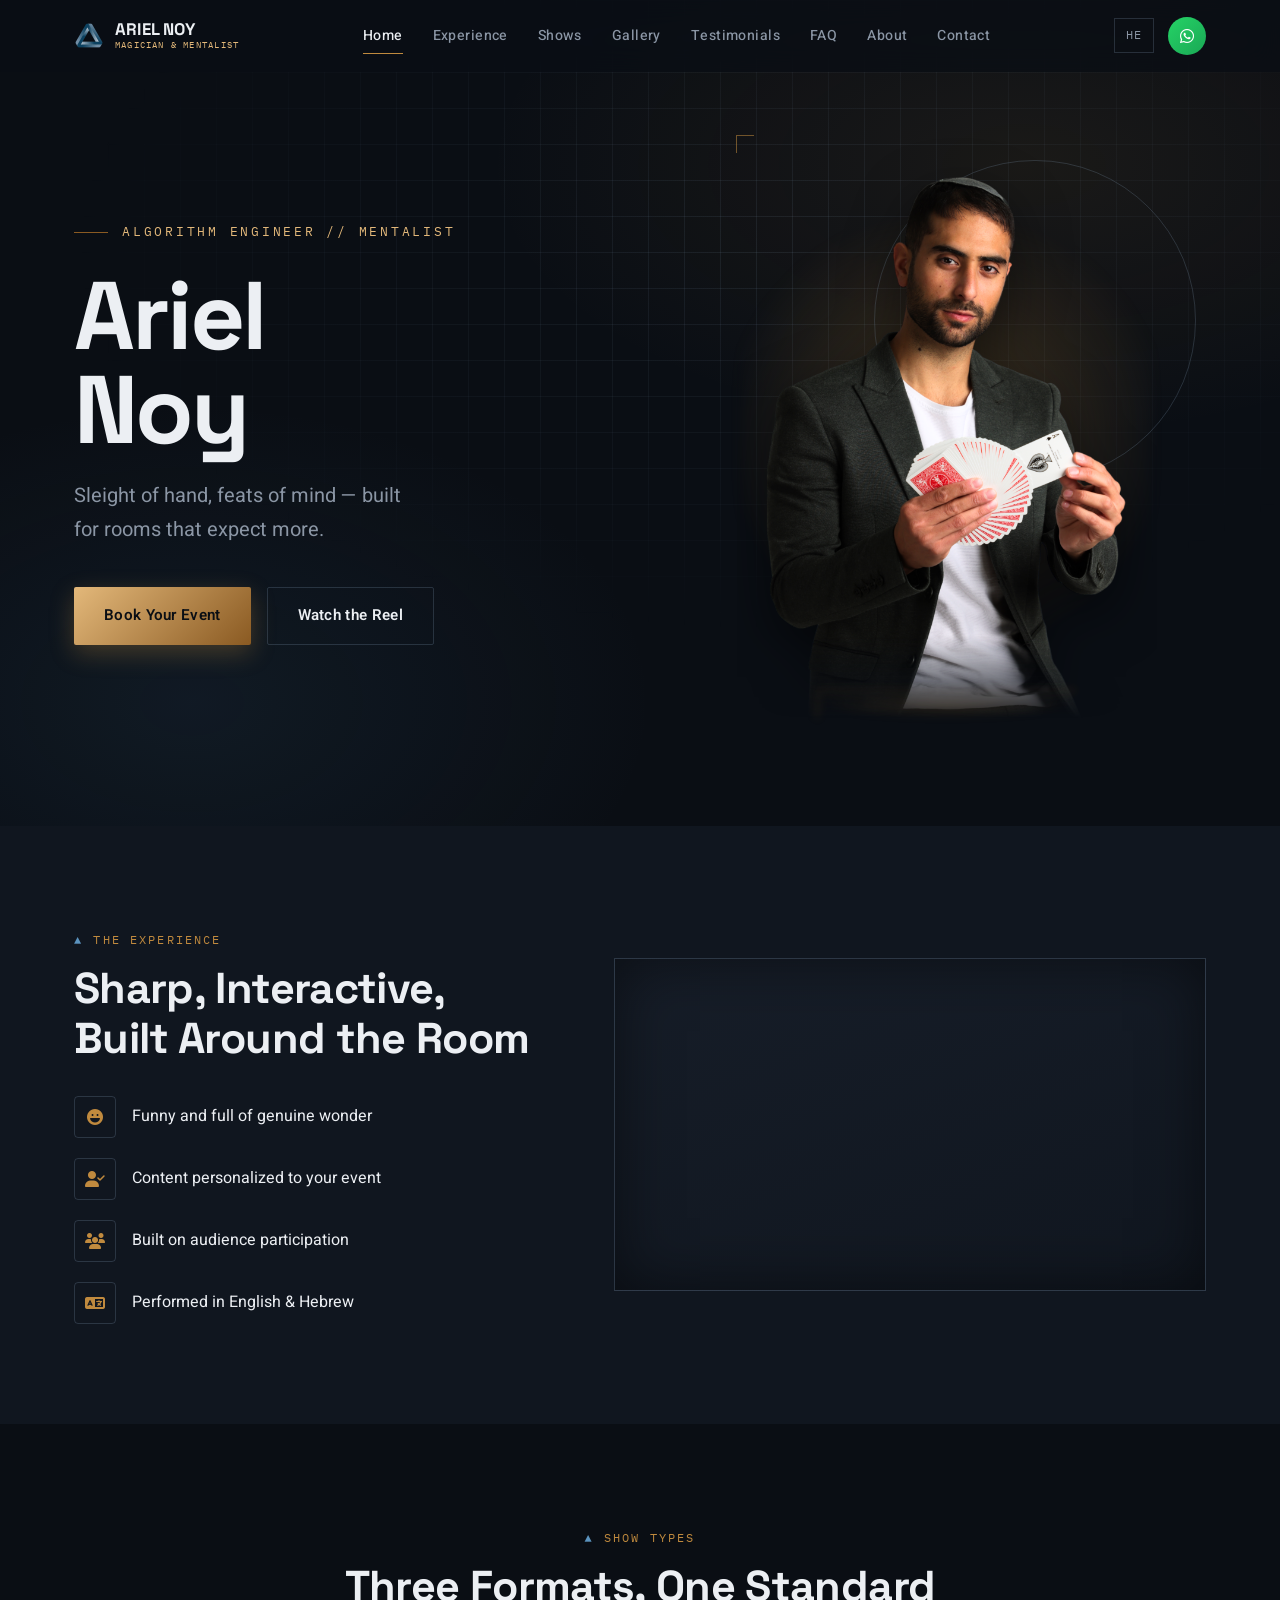
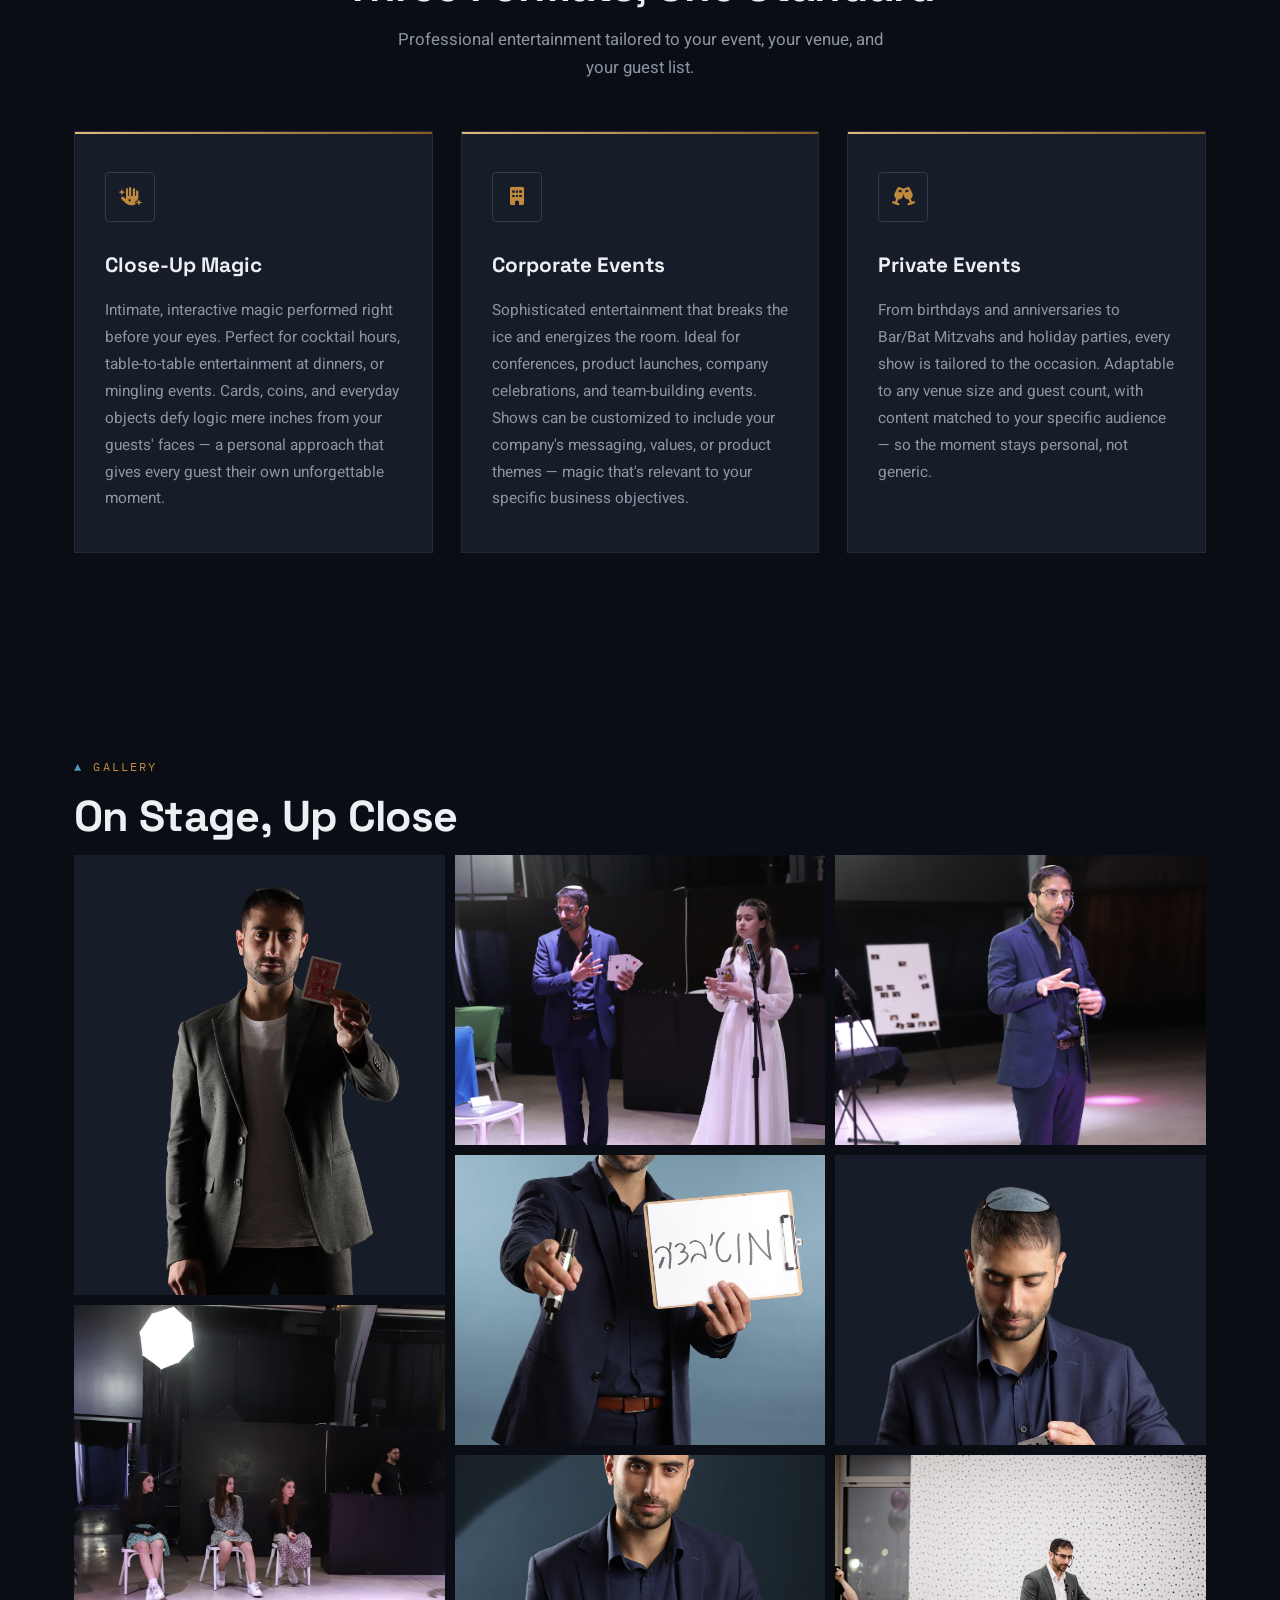
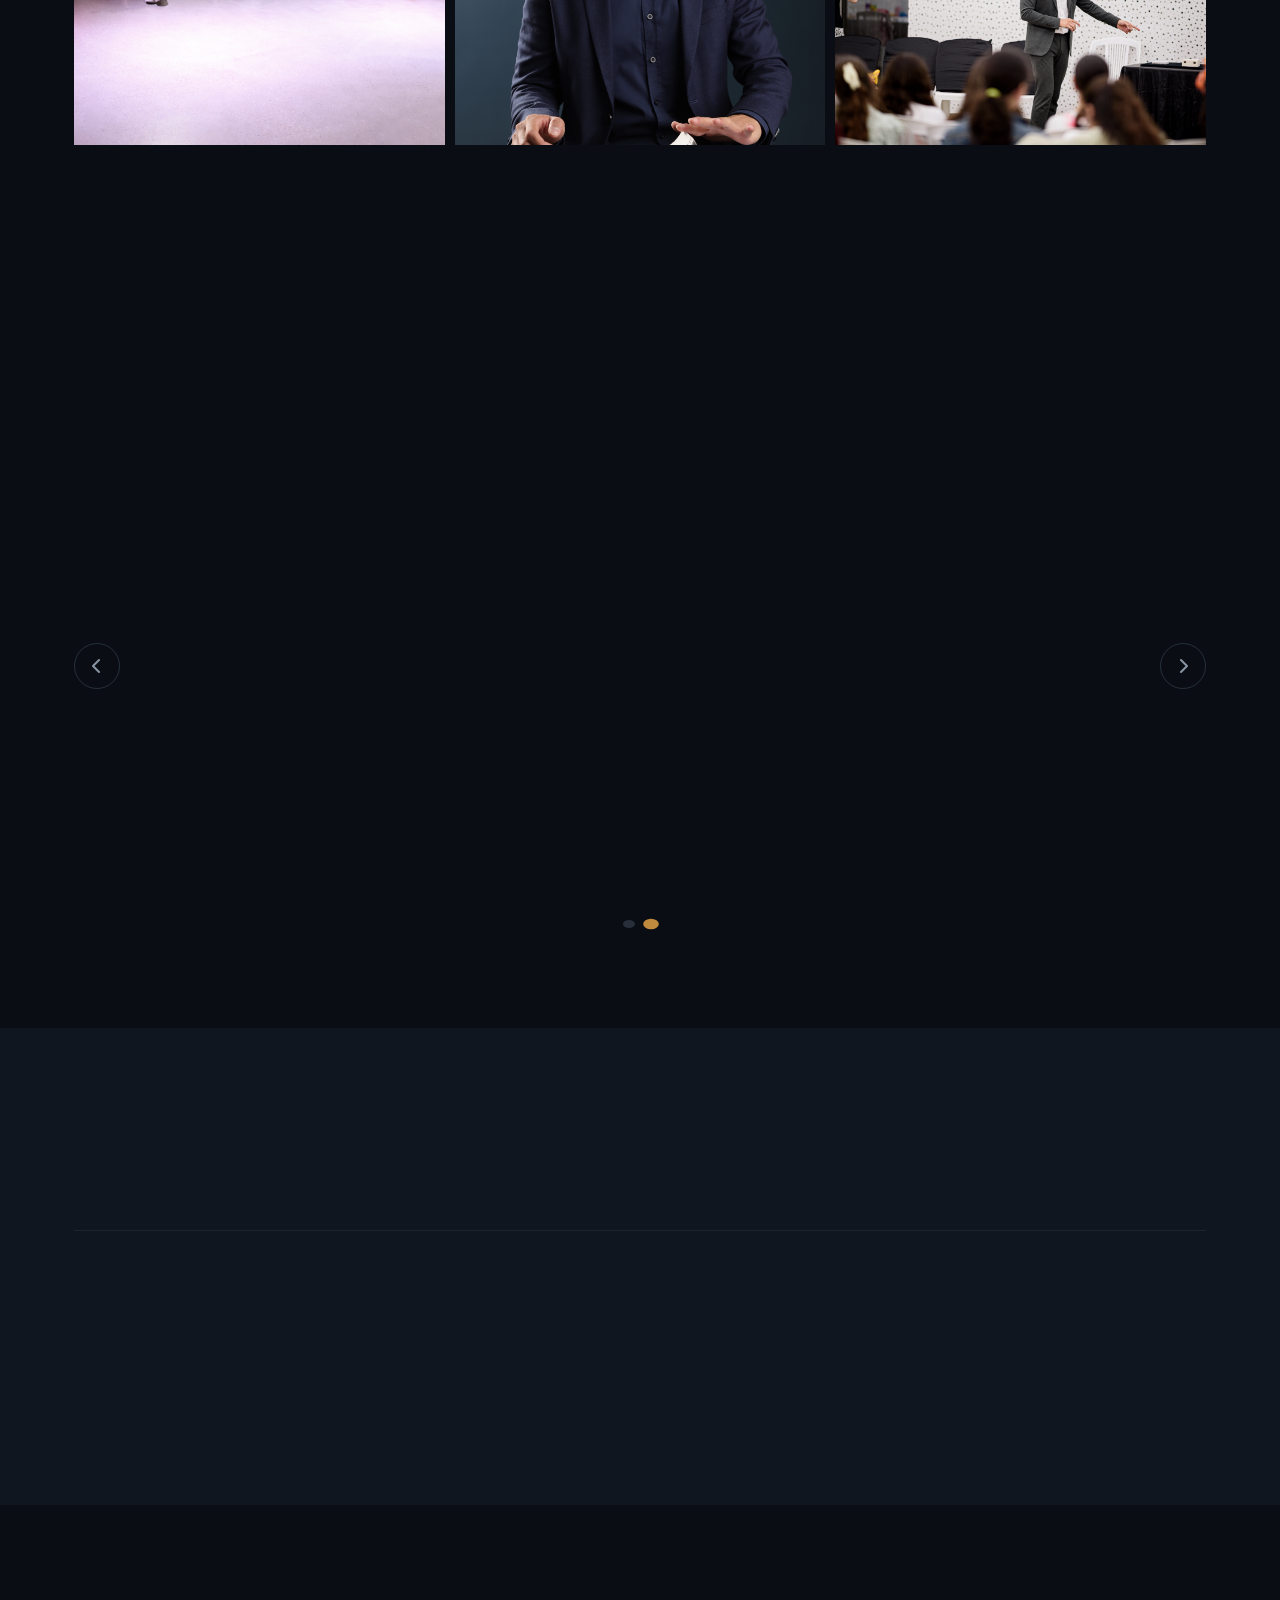
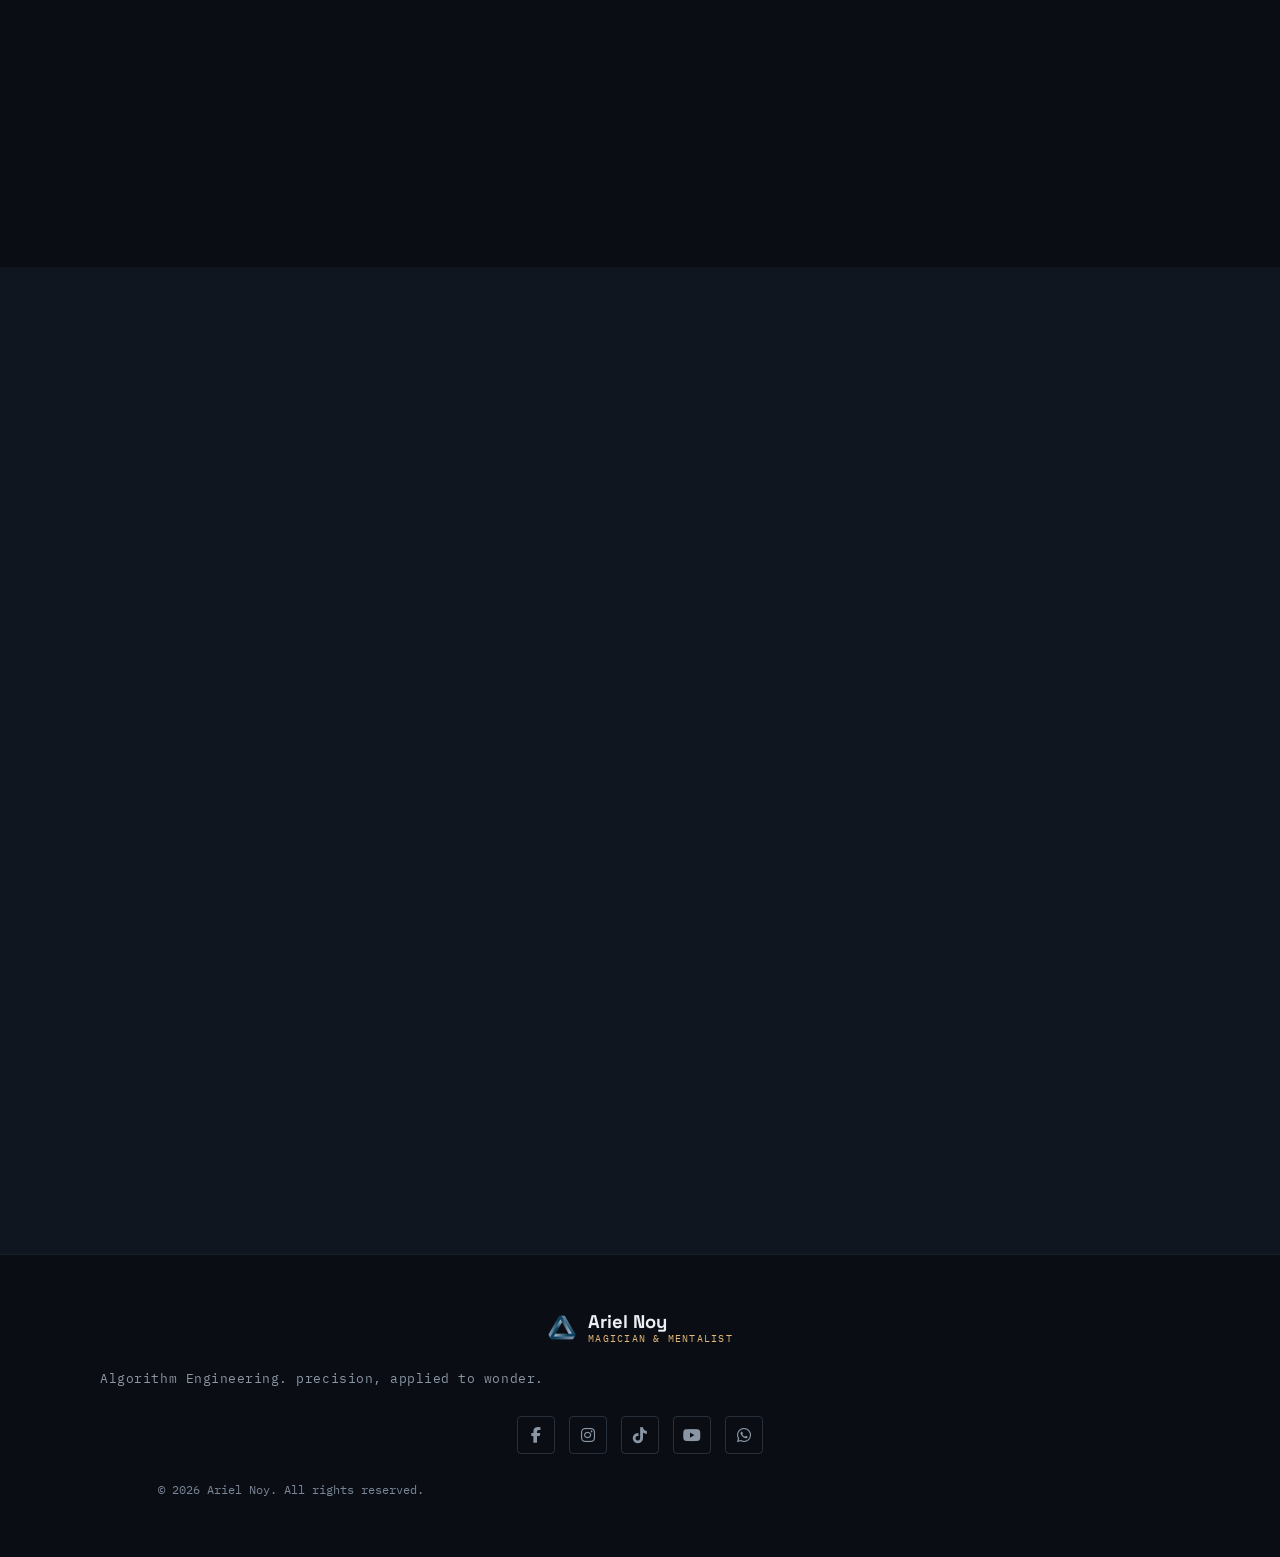
==== index.html @ 233110b9 "updated" ====
<!DOCTYPE html>
<html lang="en" dir="ltr">
<head>
    <meta charset="UTF-8">
    <meta name="viewport" content="width=device-width, initial-scale=1.0">
    <meta name="description" content="Ariel Noy — professional magician and mentalist based in Israel, performing sophisticated close-up magic and mentalism for corporate events, conferences, weddings, and private celebrations worldwide.">
    <meta name="keywords" content="magician, mentalist, corporate entertainment, event magician Israel, Ariel Noy, close-up magic, mind reader">
    <meta name="author" content="Ariel Noy">
    <title>Ariel Noy | Magician &amp; Mentalist</title>
    <link rel="icon" type="image/png" href="logo-mark.png">
    <link rel="stylesheet" href="base.css">
    <script>
        /* Fetch exactly one of desktop.css / mobile.css — never both —
           using the same 1101px boundary as common.js's device-script
           loader. Runs synchronously while <head> is still parsing, so
           it blocks first paint the same way a static <link> would:
           no flash of unstyled content. */
        (function () {
            var link = document.createElement('link');
            link.rel = 'stylesheet';
            link.href = window.matchMedia('(min-width: 1101px)').matches ? 'desktop.css' : 'mobile.css';
            document.head.appendChild(link);
        })();
    </script>
    <link rel="stylesheet" href="https://cdnjs.cloudflare.com/ajax/libs/font-awesome/6.4.0/css/all.min.css">
    <link rel="preconnect" href="https://fonts.googleapis.com">
    <link rel="preconnect" href="https://fonts.gstatic.com" crossorigin>
    <link href="https://fonts.googleapis.com/css2?family=Space+Grotesk:wght@500;600;700&family=Heebo:wght@300;400;500;600;700&family=IBM+Plex+Mono:wght@400;500&display=swap" rel="stylesheet">
</head>
<body>

    <!-- ===================== NAVIGATION ===================== -->
    <nav class="navbar" id="navbar">
        <div class="nav-container">
            <a href="#home" class="nav-brand">
                <img src="logo-mark.png" alt="" class="nav-brand__mark">
                <span class="nav-brand__word">
                    <span class="nav-brand__name">ARIEL NOY</span>
                    <span class="nav-brand__tag">Magician &amp; Mentalist</span>
                </span>
            </a>

            <ul class="nav-menu" id="navMenu">
                <li><a href="#home"         class="nav-link">Home</a></li>
                <li><a href="#experience"   class="nav-link">Experience</a></li>
                <li><a href="#shows"        class="nav-link">Shows</a></li>
                <li><a href="#gallery"      class="nav-link">Gallery</a></li>
                <li><a href="#testimonials" class="nav-link">Testimonials</a></li>
                <li><a href="#faq"          class="nav-link">FAQ</a></li>
                <li><a href="#about"        class="nav-link">About</a></li>
                <li><a href="#contact"      class="nav-link">Contact</a></li>
                <!-- Mobile-only: hidden on desktop by base.css
                     (.nav-menu__lang-item), revealed inside the drawer
                     by mobile.css. See NAVIGATION in mobile.css. -->
                <li class="nav-menu__lang-item">
                    <a href="hebrew.html" class="nav-link nav-menu__lang-link">עברית</a>
                </li>
            </ul>

            <div class="nav-actions">
                <a href="hebrew.html" class="btn-lang" title="Switch to Hebrew">HE</a>
                <a href="https://api.whatsapp.com/send?phone=972527590190" target="_blank" rel="noopener" class="btn-whatsapp" title="WhatsApp">
                    <i class="fab fa-whatsapp"></i>
                </a>
            </div>

            <button class="hamburger" id="hamburger" aria-label="Toggle menu" aria-expanded="false" aria-controls="navMenu">
                <span></span><span></span><span></span>
            </button>
        </div>
    </nav>

    <!-- ===================== HERO ===================== -->
    <section class="hero" id="home">
        <div class="hero-bg" aria-hidden="true"></div>
        <div class="grid-wash" aria-hidden="true"></div>

        <div class="hero-inner">
            <div class="hero-content">
                <p class="hero-eyebrow">
                    <span class="hero-eyebrow-line"></span>
                    Algorithm Engineer // Mentalist
                </p>
                <h1 class="hero-title">Ariel<br>Noy</h1>
                <p class="hero-tagline">Sleight of hand, feats of mind — built for rooms that expect more.</p>
                <div class="hero-actions">
                    <a href="#contact" class="btn btn--gold">Book Your Event</a>
                    <a href="#experience" class="btn btn--ghost">Watch the Reel</a>
                </div>
            </div>

            <div class="hero-visual">
                <div class="hero-visual__halo" aria-hidden="true"></div>
                <div class="hero-visual__ring" aria-hidden="true"></div>
                <div class="hero-visual__frame reg-corner">
                    <img src="0.png" alt="Ariel Noy fanning a deck of cards, mid-performance" class="hero-visual__photo">
                </div>
            </div>
        </div>
    </section>

    <!-- ===================== EXPERIENCE ===================== -->
    <section class="experience-section" id="experience">
        <div class="container">
            <div class="experience-grid">
                <div class="experience-content" data-reveal>
                    <p class="eyebrow"><span class="mark">▲</span> The Experience</p>
                    <h2 class="section-title">Sharp, Interactive,<br>Built Around the Room</h2>
                    <ul class="feature-list">
                        <li class="feature-item">
                            <span class="feature-icon"><i class="fas fa-laugh"></i></span>
                            <span class="feature-label">Funny and full of genuine wonder</span>
                        </li>
                        <li class="feature-item">
                            <span class="feature-icon"><i class="fas fa-user-check"></i></span>
                            <span class="feature-label">Content personalized to your event</span>
                        </li>
                        <li class="feature-item">
                            <span class="feature-icon"><i class="fas fa-users"></i></span>
                            <span class="feature-label">Built on audience participation</span>
                        </li>
                        <li class="feature-item">
                            <span class="feature-icon"><i class="fas fa-language"></i></span>
                            <span class="feature-label">Performed in English &amp; Hebrew</span>
                        </li>
                    </ul>
                </div>

                <div class="experience-video" data-reveal>
                    <div class="video-wrapper">
                        <iframe
                            src="https://www.youtube.com/embed/vUmVnduBFHs"
                            title="Ariel Noy – Magic Performance Highlight"
                            frameborder="0"
                            allow="accelerometer; autoplay; clipboard-write; encrypted-media; gyroscope; picture-in-picture"
                            allowfullscreen loading="lazy">
                        </iframe>
                    </div>
                </div>
            </div>
        </div>
    </section>

    <!-- ===================== SHOWS ===================== -->
    <section class="shows-section" id="shows">
        <div class="container">
            <div class="section-head section-head--center" data-reveal>
                <p class="eyebrow" style="justify-content:center"><span class="mark">▲</span> Show Types</p>
                <h2 class="section-title">Three Formats, One Standard</h2>
                <p class="section-subtitle">Professional entertainment tailored to your event, your venue, and your guest list.</p>
            </div>

            <!-- NEW: wraps #showsGrid to clip the sliding flex track on
                 mobile (overflow: hidden, added in mobile.css only).
                 Fixes the horizontal-overflow bug — see the SHOWS
                 section comment in mobile.css for the full explanation.
                 No JS changes needed: mobile.js still selects
                 '.shows-grid' directly. -->
            <div class="shows-carousel-viewport">
                <div class="shows-grid" id="showsGrid" data-reveal>
                    <article class="show-card">
                        <div class="show-card-accent"></div>
                        <div class="show-card-icon"><i class="fas fa-hand-sparkles"></i></div>
                        <h3 class="show-card-title">Close-Up Magic</h3>
                        <p class="show-card-body">Intimate, interactive magic performed right before your eyes. Perfect for cocktail hours, table-to-table entertainment at dinners, or mingling events. Cards, coins, and everyday objects defy logic mere inches from your guests' faces — a personal approach that gives every guest their own unforgettable moment.</p>
                    </article>

                    <article class="show-card">
                        <div class="show-card-accent"></div>
                        <div class="show-card-icon"><i class="fas fa-building"></i></div>
                        <h3 class="show-card-title">Corporate Events</h3>
                        <p class="show-card-body">Sophisticated entertainment that breaks the ice and energizes the room. Ideal for conferences, product launches, company celebrations, and team-building events. Shows can be customized to include your company's messaging, values, or product themes — magic that's relevant to your specific business objectives.</p>
                    </article>

                    <article class="show-card">
                        <div class="show-card-accent"></div>
                        <div class="show-card-icon"><i class="fas fa-champagne-glasses"></i></div>
                        <h3 class="show-card-title">Private Events</h3>
                        <p class="show-card-body">From birthdays and anniversaries to Bar/Bat Mitzvahs and holiday parties, every show is tailored to the occasion. Adaptable to any venue size and guest count, with content matched to your specific audience — so the moment stays personal, not generic.</p>
                    </article>
                </div>
            </div>

            <div class="carousel-dots" id="showsDots" aria-label="Show navigation">
                <button class="carousel-dot active" aria-label="Show 1"></button>
                <button class="carousel-dot"        aria-label="Show 2"></button>
                <button class="carousel-dot"        aria-label="Show 3"></button>
            </div>
        </div>
    </section>

    <!-- ===================== GALLERY ===================== -->
    <section class="gallery-section" id="gallery">
        <div class="container">
            <div class="section-head" data-reveal>
                <p class="eyebrow"><span class="mark">▲</span> Gallery</p>
                <h2 class="section-title">On Stage, Up Close</h2>
            </div>
            <div class="gallery-grid" data-reveal>
                <figure class="gallery-item">
                    <img src="22.png" alt="Ariel Noy holding up a single playing card" loading="lazy">
                    <figcaption class="gallery-overlay"><i class="fas fa-expand"></i></figcaption>
                </figure>
                <figure class="gallery-item">
                    <img src="1.JPG" alt="Close-up card magic performed for a guest" loading="lazy">
                    <figcaption class="gallery-overlay"><i class="fas fa-expand"></i></figcaption>
                </figure>
                <figure class="gallery-item">
                    <img src="6.JPG" alt="Corporate stage talk with a mentalism prediction board" loading="lazy">
                    <figcaption class="gallery-overlay"><i class="fas fa-expand"></i></figcaption>
                </figure>
                <figure class="gallery-item">
                    <img src="9.JPG" alt="Rubik's cube mentalism routine" loading="lazy">
                    <figcaption class="gallery-overlay"><i class="fas fa-expand"></i></figcaption>
                </figure>
                <figure class="gallery-item">
                    <img src="11.png" alt="A cascading spread of playing cards" loading="lazy">
                    <figcaption class="gallery-overlay"><i class="fas fa-expand"></i></figcaption>
                </figure>
                <figure class="gallery-item">
                    <img src="2.JPG" alt="Stage mentalism performance with dramatic lighting" loading="lazy">
                    <figcaption class="gallery-overlay"><i class="fas fa-expand"></i></figcaption>
                </figure>
                <figure class="gallery-item">
                    <img src="8.JPG" alt="Ariel Noy engaging with the audience" loading="lazy">
                    <figcaption class="gallery-overlay"><i class="fas fa-expand"></i></figcaption>
                </figure>
                <figure class="gallery-item">
                    <img src="5.jpg" alt="A card trick captured mid-performance" loading="lazy">
                    <figcaption class="gallery-overlay"><i class="fas fa-expand"></i></figcaption>
                </figure>

            </div>
        </div>
    </section>

    <!-- ===================== TESTIMONIALS ===================== -->
    <section class="testimonials-section" id="testimonials">
        <div class="container">
            <div class="section-head section-head--center" data-reveal>
                <p class="eyebrow" style="justify-content:center"><span class="mark">▲</span> In Their Words</p>
                <h2 class="section-title">What Clients Say</h2>
            </div>

            <div class="testimonials-carousel" data-reveal>
                <button class="carousel-btn carousel-btn--prev" id="prevBtn" aria-label="Previous">
                    <i class="fas fa-chevron-left"></i>
                </button>

                <div class="carousel-track-wrapper">
                    <div class="testimonials-track" id="testimonialsSlider">

                        <blockquote class="testimonial-card">
                            <i class="fas fa-quote-left testimonial-quote" aria-hidden="true"></i>
                            <p>"Ariel performed at our company's annual conference and absolutely stole the show! His blend of humor and mind-blowing magic had our entire team engaged and talking about it for weeks. The way he incorporated our company values into his performance was brilliant. Professional, punctual, and phenomenal—we'll definitely book him again!"</p>
                            <footer class="testimonial-author">
                                <strong>Sarah Cohen</strong>
                                <span>CEO, TechVision Ltd</span>
                            </footer>
                        </blockquote>

                        <blockquote class="testimonial-card">
                            <i class="fas fa-quote-left testimonial-quote" aria-hidden="true"></i>
                            <p>"We hired Ariel for our wedding cocktail hour and it was hands down the best decision we made! Our guests are still raving about the close-up magic. He made everyone feel special, and the photos of people's shocked faces are priceless."</p>
                            <footer class="testimonial-author">
                                <strong>Michael &amp; Rachel Levi</strong>
                                <span>Wedding Couple</span>
                            </footer>
                        </blockquote>

                        <blockquote class="testimonial-card">
                            <i class="fas fa-quote-left testimonial-quote" aria-hidden="true"></i>
                            <p>"As an event planner, I've worked with many entertainers, but Ariel stands out. His professionalism is impeccable—from initial consultation to final performance. He read the room perfectly, adjusted his show on the fly, and had our guests absolutely mesmerized."</p>
                            <footer class="testimonial-author">
                                <strong>David Goldstein</strong>
                                <span>Event Director, Prestige Events</span>
                            </footer>
                        </blockquote>

                        <blockquote class="testimonial-card">
                            <i class="fas fa-quote-left testimonial-quote" aria-hidden="true"></i>
                            <p>"Ariel performed at my son's Bar Mitzvah and created memories we'll cherish forever. He engaged both the kids and adults with different styles of magic, making sure everyone felt included. The mentalism portion with the adults was particularly impressive—how did he know those things?!"</p>
                            <footer class="testimonial-author">
                                <strong>Miriam Shapiro</strong>
                                <span>Private Event Host</span>
                            </footer>
                        </blockquote>

                        <blockquote class="testimonial-card">
                            <i class="fas fa-quote-left testimonial-quote" aria-hidden="true"></i>
                            <p>"We brought Ariel in for our international tech summit with attendees from 15 countries. His ability to perform seamlessly in both English and Hebrew, along with his tech-relevant humor, made him perfect for our crowd. Our feedback surveys mentioned him more than any speaker."</p>
                            <footer class="testimonial-author">
                                <strong>Dr. Yael Rosenberg</strong>
                                <span>Conference Organizer, GlobalTech Summit</span>
                            </footer>
                        </blockquote>

                    </div>
                </div>

                <button class="carousel-btn carousel-btn--next" id="nextBtn" aria-label="Next">
                    <i class="fas fa-chevron-right"></i>
                </button>
            </div>

            <div class="carousel-indicators" id="carouselIndicators"></div>
        </div>
    </section>

    <!-- ===================== CLIENTS ===================== -->
    <section class="clients-section" id="clients">
        <div class="container">
            <div class="section-head section-head--center" data-reveal>
                <p class="eyebrow" style="justify-content:center"><span class="mark">▲</span> Trusted By</p>
                <h2 class="section-title">On the Guest List At</h2>
            </div>
            <ul class="clients-grid" data-reveal>
                <li class="client-item"><span>Google</span></li>
                <li class="client-item"><span>Microsoft</span></li>
                <li class="client-item"><span>Intel</span></li>
                <li class="client-item"><span>Amazon</span></li>
                <li class="client-item"><span>Facebook</span></li>
                <li class="client-item"><span>Wix</span></li>
                <li class="client-item"><span>Mobileye</span></li>
                <li class="client-item"><span>Google</span></li>
                <li class="client-item"><span>Microsoft</span></li>
                <li class="client-item"><span>Intel</span></li>
                <li class="client-item"><span>Amazon</span></li>
                <li class="client-item"><span>Facebook</span></li>
                <li class="client-item"><span>Wix</span></li>
                <li class="client-item"><span>Mobileye</span></li>
            </ul>
        </div>
    </section>

    <!-- ===================== FAQ ===================== -->
    <section class="faq-section" id="faq">
        <div class="container">
            <div class="section-head" data-reveal>
                <p class="eyebrow"><span class="mark">▲</span> Before You Book</p>
                <h2 class="section-title">Frequently Asked Questions</h2>
            </div>

            <div class="faq-list" data-reveal>

                <details class="faq-item">
                    <summary class="faq-question">
                        How far in advance should I book?
                        <i class="fas fa-chevron-down" aria-hidden="true"></i>
                    </summary>
                    <div class="faq-body">
                        <div class="faq-answer">
                            <p>For optimal availability, I recommend booking 3–6 months in advance, especially for peak seasons (June–August and November–December). However, I always do my best to accommodate last-minute requests. Feel free to reach out regardless of timing—I'll always try to make it work!</p>
                        </div>
                    </div>
                </details>

                <details class="faq-item">
                    <summary class="faq-question">
                        What types of events do you perform at?
                        <i class="fas fa-chevron-down" aria-hidden="true"></i>
                    </summary>
                    <div class="faq-body">
                        <div class="faq-answer">
                            <p>I perform at corporate functions, conferences, product launches, team-building events, weddings, birthdays, Bar and Bat Mitzvahs, anniversaries, holiday parties, fundraisers, and private celebrations. Each performance is tailored to match the specific tone and objectives of your event.</p>
                        </div>
                    </div>
                </details>

                <details class="faq-item">
                    <summary class="faq-question">
                        How long is a typical performance?
                        <i class="fas fa-chevron-down" aria-hidden="true"></i>
                    </summary>
                    <div class="faq-body">
                        <div class="faq-answer">
                            <p>Performance lengths are fully flexible. Close-up magic sets typically run 1–3 hours. Stage shows range from 20-minute openers to 45–90 minute headline performances. During our consultation, we'll determine the perfect duration and format for your schedule.</p>
                        </div>
                    </div>
                </details>

                <details class="faq-item">
                    <summary class="faq-question">
                        Do you perform close-up magic, stage shows, or both?
                        <i class="fas fa-chevron-down" aria-hidden="true"></i>
                    </summary>
                    <div class="faq-body">
                        <div class="faq-answer">
                            <p>Both! Many clients choose a combination: close-up magic during cocktails/dinner, followed by a stage performance as the main event. I'll help you choose the perfect format based on your venue, audience size, and event flow.</p>
                        </div>
                    </div>
                </details>

                <details class="faq-item">
                    <summary class="faq-question">
                        What do you need from the venue?
                        <i class="fas fa-chevron-down" aria-hidden="true"></i>
                    </summary>
                    <div class="faq-body">
                        <div class="faq-answer">
                            <p>For close-up magic I'm self-contained and need minimal space. For stage shows I typically need a performance area (at least 3×4 m), access to a sound system with wireless microphone, and basic lighting. I'll provide a detailed technical rider once we discuss your event.</p>
                        </div>
                    </div>
                </details>

                <details class="faq-item">
                    <summary class="faq-question">
                        Do you travel for events?
                        <i class="fas fa-chevron-down" aria-hidden="true"></i>
                    </summary>
                    <div class="faq-body">
                        <div class="faq-answer">
                            <p>Absolutely! I perform throughout Israel and am available for international bookings. I've performed across Europe, North America, and other regions. Travel fees may apply depending on the location, which we'll discuss during the booking process.</p>
                        </div>
                    </div>
                </details>

                <details class="faq-item">
                    <summary class="faq-question">
                        Can you customize the show for our event?
                        <i class="fas fa-chevron-down" aria-hidden="true"></i>
                    </summary>
                    <div class="faq-body">
                        <div class="faq-answer">
                            <p>Yes—customization is one of my specialties. For corporate events I can incorporate your company messaging and brand values. For private events I tailor content to the guest of honor's interests. Every show is a unique experience built around your vision.</p>
                        </div>
                    </div>
                </details>

                <details class="faq-item">
                    <summary class="faq-question">
                        What languages do you perform in?
                        <i class="fas fa-chevron-down" aria-hidden="true"></i>
                    </summary>
                    <div class="faq-body">
                        <div class="faq-answer">
                            <p>I perform fluently in both English and Hebrew, and can seamlessly switch between languages or perform in both during the same show. I can also adapt my performance to be largely visual for mixed-language audiences.</p>
                        </div>
                    </div>
                </details>

                <details class="faq-item">
                    <summary class="faq-question">
                        How do I book you for my event?
                        <i class="fas fa-chevron-down" aria-hidden="true"></i>
                    </summary>
                    <div class="faq-body">
                        <div class="faq-answer">
                            <p>Start by contacting me via the form below, email, phone, or WhatsApp. We'll have a consultation to discuss your event, then I'll send a customized proposal. Once agreed, a deposit secures your date and I'll coordinate closely with you throughout the planning process.</p>
                        </div>
                    </div>
                </details>

                <details class="faq-item">
                    <summary class="faq-question">
                        What is your cancellation policy?
                        <i class="fas fa-chevron-down" aria-hidden="true"></i>
                    </summary>
                    <div class="faq-body">
                        <div class="faq-answer">
                            <p>Cancellations 90+ days before the event receive a full refund minus the deposit. Cancellations 60–90 days out receive a 50% refund. Within 60 days, the full payment is forfeited as I've typically turned down other bookings for that date. Rescheduling is usually easier to accommodate.</p>
                        </div>
                    </div>
                </details>

            </div>
        </div>
    </section>

    <!-- ===================== ABOUT ===================== -->
    <section class="about-section" id="about">
        <div class="container">
            <div class="section-head" data-reveal>
                <p class="eyebrow"><span class="mark">▲</span> The Magician</p>
                <h2 class="section-title">About Ariel Noy</h2>
            </div>

            <div class="about-grid">
                <div class="about-image-wrap reg-corner" data-reveal>
                    <img src="7.png" alt="Ariel Noy – Magician &amp; Mentalist" class="about-photo">
                </div>

                <div class="about-content" data-reveal>
                    <div class="about-tabs" role="tablist">
                        <button class="tab-btn active" data-tab="ariel" role="tab" aria-selected="true">About Ariel</button>
                        <button class="tab-btn"        data-tab="show"  role="tab" aria-selected="false">About The Show</button>
                    </div>

                    <div class="tab-panel active" id="tab-ariel" role="tabpanel">
                        <p>Ariel Noy graduated with honours with a bachelor's degree in electrical engineering from Bar Ilan University. He has been a magician and mentalist for over a decade, performing hundreds of shows and developing his own signature style.</p>
                        <p>He created his magic using a combination of tools from the world of magic, psychology, and engineering. The effects are full of surprises, audience interaction, laughter, and amazement.</p>
                    </div>
                    <div class="tab-panel" id="tab-show" role="tabpanel">
                        <p>The show is based on techniques from magic, psychology, and engineering—designed so that it constantly involves the audience. It is sophisticated, entertaining, and highly interactive.</p>
                        <p>The show is modular and designed according to the client's requirements. The length, effects, and even individual tricks can be customized for your event.</p>
                    </div>

                    <div class="stats-row">
                        <div class="stat-box">
                            <span class="stat-number num">1000+</span>
                            <span class="stat-label">Performances</span>
                        </div>
                        <div class="stat-box">
                            <span class="stat-number num">12+</span>
                            <span class="stat-label">Years Experience</span>
                        </div>
                        <div class="stat-box">
                            <span class="stat-number num">300+</span>
                            <span class="stat-label">Corporate Clients</span>
                        </div>
                    </div>
                </div>
            </div>
        </div>
    </section>

    <!-- ===================== CONTACT ===================== -->
    <section class="contact-section" id="contact">
        <div class="container">
            <div class="section-head section-head--center" data-reveal>
                <p class="eyebrow" style="justify-content:center"><span class="mark">▲</span> Let's Talk</p>
                <h2 class="section-title">Let's Create Magic Together</h2>
                <p class="section-subtitle">Ready to make your event unforgettable? Get in touch today.</p>
            </div>

            <div class="contact-grid">
                <div class="contact-info" data-reveal>
                    <h3 class="contact-info-heading">Contact Information</h3>

                    <div class="contact-item">
                        <span class="contact-item-icon"><i class="fas fa-phone"></i></span>
                        <div>
                            <strong>Phone</strong>
                            <a href="tel:+972527590190">+972-52-759-0190</a>
                        </div>
                    </div>

                    <div class="contact-item">
                        <span class="contact-item-icon"><i class="fas fa-envelope"></i></span>
                        <div>
                            <strong>Email</strong>
                            <a href="mailto:ariel@arielnoy.com">ariel@arielnoy.com</a>
                        </div>
                    </div>

                    <div class="contact-item">
                        <span class="contact-item-icon"><i class="fas fa-map-marker-alt"></i></span>
                        <div>
                            <strong>Location</strong>
                            <span>Israel (available worldwide)</span>
                        </div>
                    </div>

                    <a href="https://api.whatsapp.com/send?phone=972527590190" target="_blank" rel="noopener" class="btn btn--whatsapp btn--block">
                        <i class="fab fa-whatsapp"></i> Chat on WhatsApp
                    </a>

                    <div class="contact-social">
                        <p class="contact-social-label">Follow Me</p>
                        <div class="social-row">
                            <a href="https://www.facebook.com/ariel.noy.5"       target="_blank" rel="noopener" class="social-icon" aria-label="Facebook"><i class="fab fa-facebook-f"></i></a>
                            <a href="https://www.instagram.com/arielnoymagic/"    target="_blank" rel="noopener" class="social-icon" aria-label="Instagram"><i class="fab fa-instagram"></i></a>
                            <a href="https://www.tiktok.com/@arielnoymagic"       target="_blank" rel="noopener" class="social-icon" aria-label="TikTok"><i class="fab fa-tiktok"></i></a>
                            <a href="https://www.youtube.com/@1arielnoy/featured" target="_blank" rel="noopener" class="social-icon" aria-label="YouTube"><i class="fab fa-youtube"></i></a>
                        </div>
                    </div>
                </div>

                <form class="contact-form" id="contactForm" method="POST" action="https://formspree.io/f/xkoqwpee" novalidate data-reveal>
                    <h3 class="contact-form-heading">Send a Message</h3>

                    <div class="form-row">
                        <div class="form-group">
                            <label for="fullName">Full Name <abbr title="required">*</abbr></label>
                            <input type="text" id="fullName" name="fullName" placeholder="Your full name" required autocomplete="name">
                        </div>
                        <div class="form-group">
                            <label for="eventType">Event Type <abbr title="required">*</abbr></label>
                            <select id="eventType" name="eventType" required>
                                <option value="">Select event type</option>
                                <option value="corporate">Corporate Event</option>
                                <option value="wedding">Wedding</option>
                                <option value="private">Private Party</option>
                                <option value="bar-mitzvah">Bar/Bat Mitzvah</option>
                                <option value="birthday">Birthday</option>
                                <option value="other">Other</option>
                            </select>
                        </div>
                    </div>

                    <div class="form-row">
                        <div class="form-group">
                            <label for="email">Email <abbr title="required">*</abbr></label>
                            <input type="email" id="email" name="email" placeholder="your@email.com" required autocomplete="email">
                        </div>
                        <div class="form-group">
                            <label for="phone">Phone <abbr title="required">*</abbr></label>
                            <input type="tel" id="phone" name="phone" placeholder="+972-50-123-4567" required autocomplete="tel">
                        </div>
                    </div>

                    <div class="form-group form-group--full">
                        <label for="message">Tell me about your event <abbr title="required">*</abbr></label>
                        <textarea id="message" name="message" rows="6" placeholder="Date, location, number of guests, and any special requests…" required></textarea>
                    </div>

                    <button type="submit" class="btn btn--gold btn--submit">
                        <i class="fas fa-paper-plane"></i> Send Message
                    </button>
                </form>
            </div>
        </div>
    </section>

    <!-- ===================== FOOTER ===================== -->
    <footer class="site-footer">
        <div class="container">
            <div class="footer-brand">
                <img src="logo-mark.png" alt="" class="footer-brand__mark">
                <span class="footer-brand__word">
                    <span class="footer-brand__name">Ariel Noy</span>
                    <span class="footer-brand__tag">Magician &amp; Mentalist</span>
                </span>
            </div>
            <p class="footer-tagline">Algorithm Engineering. precision, applied to wonder.</p>
            <div class="footer-social">
                <a href="https://www.facebook.com/ariel.noy.5"       target="_blank" rel="noopener" aria-label="Facebook"><i class="fab fa-facebook-f"></i></a>
                <a href="https://www.instagram.com/arielnoymagic/"    target="_blank" rel="noopener" aria-label="Instagram"><i class="fab fa-instagram"></i></a>
                <a href="https://www.tiktok.com/@arielnoymagic"       target="_blank" rel="noopener" aria-label="TikTok"><i class="fab fa-tiktok"></i></a>
                <a href="https://www.youtube.com/@1arielnoy/featured" target="_blank" rel="noopener" aria-label="YouTube"><i class="fab fa-youtube"></i></a>
                <a href="https://api.whatsapp.com/send?phone=972527590190" target="_blank" rel="noopener" aria-label="WhatsApp"><i class="fab fa-whatsapp"></i></a>
            </div>
            <p class="footer-copy">&copy; 2026 Ariel Noy. All rights reserved.</p>
        </div>
    </footer>

    <script src="common.js"></script>
</body>
</html>
---- base.css ----
*, *::before, *::after { box-sizing: border-box; }
html { scroll-behavior: smooth; scroll-padding-top: 84px; overflow-x: hidden; }
body, h1, h2, h3, h4, p, ul, ol, figure, blockquote { margin: 0; }
ul, ol { padding: 0; list-style: none; }
img { display: block; max-width: 100%; }
a { color: inherit; text-decoration: none; -webkit-tap-highlight-color: transparent; }
button { font: inherit; color: inherit; background: none; border: none; cursor: pointer; -webkit-tap-highlight-color: transparent; }
input, select, textarea { font: inherit; color: inherit; }
:focus-visible { outline: 2px solid var(--gold); outline-offset: 3px; }

@media (prefers-reduced-motion: reduce) {
    html { scroll-behavior: auto; }
    *, *::before, *::after { animation-duration: 0.01ms !important; animation-iteration-count: 1 !important; transition-duration: 0.01ms !important; transition-delay: 0ms !important; }
}

@media (prefers-reduced-transparency: reduce) {
    .navbar, .navbar.is-scrolled { background: var(--stage); backdrop-filter: none; }
    .spec-tag { background: var(--stage); }
}

@media (prefers-contrast: more) {
    :root {
        --line: rgba(150, 180, 210, 0.32);
        --line-strong: rgba(150, 180, 210, 0.55);
        --ink-muted: #A9B4C2;
        --ink-faint: #8B96A5;
    }
    .btn--ghost, .social-icon, .footer-social a, .carousel-btn, .show-card, .contact-form, .about-image-wrap {
        border-width: 1.5px;
    }
}

:root {
    --stage:         #0A0E14;
    --stage-raised:  #10161F;
    --stage-card:    #161D28;
    --line:          rgba(150, 180, 210, 0.09);
    --line-strong:   rgba(150, 180, 210, 0.20);

    --ink:           #ECEFF3;
    --ink-muted:     #8B96A5;
    --ink-faint:     #7A8697;

    --gold:          #C08A3E;
    --gold-soft:     #E3B87A;
    --gold-deep:     #8A5A22;
    --gold-glow:     rgba(192, 138, 62, 0.30);

    --wine:          #3E6E96;
    --wine-soft:     #5B93BE;

    --whatsapp:      #25D366;
    --whatsapp-dark: #1AA855;

    --grad-gold:     linear-gradient(135deg, var(--gold-soft), var(--gold-deep));
    --grad-whatsapp: linear-gradient(135deg, var(--whatsapp), var(--whatsapp-dark));

    --font-display: 'Space Grotesk', ui-sans-serif, system-ui, sans-serif;
    --font-body:    'Heebo', ui-sans-serif, system-ui, sans-serif;
    --font-mono:    'IBM Plex Mono', ui-monospace, monospace;

    --nav-height:   72px;
    --ease:         cubic-bezier(0.22, 1, 0.36, 1);

    --grid-line:    rgba(150, 180, 210, 0.10);
}

body {
    background: var(--stage);
    color: var(--ink);
    font-family: var(--font-body);
    font-size: 16px;
    line-height: 1.7;
    -webkit-font-smoothing: antialiased;
    overflow-x: hidden;
}

h1, h2, h3 { font-family: var(--font-display); font-weight: 700; text-wrap: balance; }
p { max-width: 62ch; }
.container { max-width: 1180px; margin-inline: auto; padding-inline: 24px; }

.eyebrow {
    display: inline-flex;
    align-items: center;
    gap: 10px;
    font-family: var(--font-mono);
    font-size: 12px;
    letter-spacing: 0.18em;
    text-transform: uppercase;
    color: var(--gold);
    margin-block-end: 14px;
}
.eyebrow .mark { color: var(--wine-soft); font-size: 12px; }

.section-title {
    font-size: clamp(1.9rem, 3.4vw, 2.7rem);
    line-height: 1.15;
    color: var(--ink);
    margin-block-end: 14px;
    letter-spacing: -0.015em;
}
.section-subtitle {
    color: var(--ink-muted);
    font-size: 1.05rem;
    max-width: 56ch;
    margin-block-end: 48px;
}
.section-head { margin-block-end: 8px; }
.section-head--center { text-align: center; }
.section-head--center .section-subtitle { margin-inline: auto; }

section { position: relative; padding-block: 100px; }
.rule { height: 1px; background: linear-gradient(90deg, transparent, var(--line-strong) 50%, transparent); }
.num { font-family: var(--font-mono); font-variant-numeric: tabular-nums; }

.grid-wash {
    position: absolute;
    inset: 0;
    z-index: -1;
    pointer-events: none;
    background-image:
        linear-gradient(var(--grid-line) 1px, transparent 1px),
        linear-gradient(90deg, var(--grid-line) 1px, transparent 1px);
    background-size: 36px 36px;
    -webkit-mask-image: radial-gradient(ellipse 70% 60% at 60% 30%, black, transparent 78%);
            mask-image: radial-gradient(ellipse 70% 60% at 60% 30%, black, transparent 78%);
}

.reg-corner { position: relative; }
.reg-corner::before, .reg-corner::after {
    content: "";
    position: absolute;
    width: 18px; height: 18px;
    border-block-start: 1px solid var(--gold);
    border-inline-start: 1px solid var(--gold);
    opacity: 0.55;
    z-index: 2;
    pointer-events: none;
}
.reg-corner::before { inset-block-start: -1px; inset-inline-start: -1px; }
.reg-corner::after   { inset-block-end: -1px; inset-inline-end: -1px; transform: rotate(180deg); }

.spec-tag {
    display: inline-flex;
    align-items: center;
    gap: 6px;
    font-family: var(--font-mono);
    font-size: 0.66rem;
    letter-spacing: 0.05em;
    color: var(--gold-soft);
    background: rgba(10, 14, 20, 0.55);
    border: 1px solid var(--line-strong);
    border-radius: 3px;
    padding: 4px 9px;
    white-space: nowrap;
}

.btn {
    display: inline-flex;
    align-items: center;
    gap: 10px;
    padding: 15px 30px;
    font-family: var(--font-body);
    font-weight: 600;
    font-size: 0.95rem;
    letter-spacing: 0.02em;
    border-radius: 2px;
    transition: transform 0.3s var(--ease), box-shadow 0.3s var(--ease), background 0.3s var(--ease), border-color 0.3s var(--ease);
    white-space: nowrap;
}
.btn--gold { background: var(--grad-gold); color: var(--stage); box-shadow: 0 8px 24px var(--gold-glow); }
.btn--gold:active { transform: scale(0.97); box-shadow: 0 6px 16px var(--gold-glow); transition-duration: 0.1s; }
.btn--ghost { border: 1px solid var(--line-strong); color: var(--ink); }
.btn--ghost:active { border-color: var(--gold); color: var(--gold); transform: scale(0.97); transition-duration: 0.1s; }
.btn--whatsapp { background: var(--grad-whatsapp); color: #fff; }
.btn--whatsapp:active { transform: scale(0.97); box-shadow: 0 6px 16px rgba(37,211,102,0.35); transition-duration: 0.1s; }
.btn--block { width: 100%; justify-content: center; margin-block: 22px; }
.btn--submit { width: 100%; justify-content: center; margin-block-start: 8px; }
.btn--submit:disabled { opacity: 0.7; cursor: progress; }

.navbar {
    position: fixed;
    inset-block-start: 0;
    inset-inline: 0;
    height: var(--nav-height);
    z-index: 1000;
    background: rgba(10, 14, 20, 0.75);
    backdrop-filter: blur(14px) saturate(140%);
    border-block-end: 1px solid transparent;
    transition: border-color 0.3s var(--ease), background 0.3s var(--ease);
}
.navbar.is-scrolled { border-block-end-color: var(--line); background: rgba(10, 14, 20, 0.94); }

.nav-container {
    height: 100%;
    display: flex;
    align-items: center;
    justify-content: space-between;
    gap: 24px;
    max-width: 1180px;
    margin-inline: auto;
    padding-inline: 24px;
}

.nav-brand { display: flex; align-items: center; gap: 11px; min-width: 0; }
.nav-brand__mark { width: 30px; height: auto; flex: none; transition: transform 0.4s var(--ease); }
.nav-brand__word { display: flex; flex-direction: column; line-height: 1.18; min-width: 0; }
.nav-brand__name { font-family: var(--font-display); font-weight: 700; font-size: 1.05rem; letter-spacing: 0.01em; color: var(--ink); white-space: nowrap; }
.nav-brand__tag { font-family: var(--font-mono); font-size: 0.58rem; letter-spacing: 0.13em; text-transform: uppercase; color: var(--gold-soft); white-space: nowrap; }

.nav-menu { display: flex; align-items: center; gap: 30px; flex: 1; justify-content: center; }
.nav-link { position: relative; font-size: 0.88rem; font-weight: 500; letter-spacing: 0.03em; color: var(--ink-muted); padding-block: 8px; transition: color 0.25s var(--ease); }
.nav-link::after { content: ""; position: absolute; inset-inline-start: 0; inset-block-end: 0; width: 0; height: 1px; background: var(--gold); transition: width 0.3s var(--ease); }
.nav-link.active { color: var(--ink); }
.nav-link.active::after { width: 100%; }
.nav-link:active { color: var(--gold); }
.nav-menu__lang-item { display: none; }

.nav-actions { display: flex; align-items: center; gap: 14px; }
.btn-lang { font-family: var(--font-mono); font-size: 12px; letter-spacing: 0.08em; color: var(--ink-muted); border: 1px solid var(--line-strong); padding: 6px 11px; transition: border-color 0.25s var(--ease), color 0.25s var(--ease); }
.btn-lang:active { color: var(--gold); border-color: var(--gold); transform: scale(0.95); transition-duration: 0.1s; }
.btn-whatsapp { width: 38px; height: 38px; display: flex; align-items: center; justify-content: center; border-radius: 50%; background: var(--grad-whatsapp); color: #fff; font-size: 1rem; transition: transform 0.25s var(--ease); }
.btn-whatsapp:active { transform: scale(0.94); transition-duration: 0.1s; }

.hamburger { display: none; flex-direction: column; gap: 5px; padding: 6px; }
.hamburger span { width: 22px; height: 2px; background: var(--ink); transition: transform 0.3s var(--ease), opacity 0.3s var(--ease); }
.hamburger[aria-expanded="true"] span:nth-child(1) { transform: translateY(7px) rotate(45deg); }
.hamburger[aria-expanded="true"] span:nth-child(2) { opacity: 0; }
.hamburger[aria-expanded="true"] span:nth-child(3) { transform: translateY(-7px) rotate(-45deg); }

.hero { position: relative; padding-block-start: calc(var(--nav-height) + 64px); padding-block-end: 96px; overflow: hidden; }
.hero-bg { position: absolute; inset: 0; z-index: -2; background: radial-gradient(ellipse 70% 55% at 80% 20%, rgba(192,138,62,0.09), transparent 60%), radial-gradient(ellipse 60% 60% at 15% 85%, rgba(62,110,150,0.12), transparent 60%), var(--stage); }
.hero-inner { max-width: 1180px; margin-inline: auto; padding-inline: 24px; display: grid; grid-template-columns: 1.05fr 0.95fr; align-items: center; gap: 40px; }
.hero-eyebrow { display: flex; align-items: center; gap: 14px; font-family: var(--font-mono); font-size: 12.5px; letter-spacing: 0.22em; text-transform: uppercase; color: var(--gold-soft); margin-block-end: 26px; }
.hero-eyebrow-line { width: 34px; height: 1px; background: var(--gold-deep); }
.hero-title { font-size: clamp(3.2rem, 8vw, 6rem); line-height: 0.98; color: var(--ink); margin-block-end: 22px; font-weight: 700; letter-spacing: -0.03em; }
.hero-tagline { font-family: var(--font-body); font-size: clamp(1.05rem, 1.7vw, 1.25rem); color: var(--ink-muted); max-width: 32ch; margin-block-end: 40px; }
.hero-actions { display: flex; flex-wrap: wrap; gap: 16px; }
.hero-visual { position: relative; display: flex; justify-content: center; flex-direction: column; align-items: center; }
.hero-visual__halo { position: absolute; inset: 6% 10%; background: radial-gradient(circle, var(--gold-glow), transparent 68%); filter: blur(6px); }
.hero-visual__ring { position: absolute; inset-block-start: 4%; inset-inline-end: 2%; width: 62%; aspect-ratio: 1; border: 1px solid var(--line-strong); border-radius: 50%; }
.hero-visual__frame { position: relative; width: min(100%, 420px); }
.hero-visual__frame::after { content: ""; position: absolute; left: 50%; inset-block-end: 2%; width: 62%; height: 28px; background: radial-gradient(ellipse, rgba(192,138,62,0.35), transparent 72%); transform: translateX(-50%); filter: blur(5px); z-index: -1; }
.hero-visual__photo { width: 100%; height: auto; display: block; filter: drop-shadow(0 20px 26px rgba(0,0,0,0.5)); -webkit-mask-image: linear-gradient(to bottom, black 84%, transparent 98%); mask-image: linear-gradient(to bottom, black 84%, transparent 98%); }
.hero-visual .spec-tag { margin-block-start: 14px; }

.experience-section { background: var(--stage-raised); }
.experience-grid { display: grid; grid-template-columns: 0.9fr 1.1fr; gap: 56px; align-items: center; }
.feature-list { display: grid; gap: 20px; margin-block-start: 32px; }
.feature-item { display: flex; align-items: center; gap: 16px; }
.feature-icon { width: 42px; height: 42px; display: flex; align-items: center; justify-content: center; border: 1px solid var(--line-strong); border-radius: 4px; color: var(--gold); font-size: 1rem; flex-shrink: 0; }
.feature-label { font-size: 1rem; color: var(--ink); }
.video-wrapper { position: relative; aspect-ratio: 16 / 9; overflow: hidden; border: 1px solid var(--line-strong); transition: transform 0.35s var(--ease), filter 0.35s var(--ease), border-color 0.35s var(--ease); background: linear-gradient(160deg, var(--stage-card), var(--stage-raised)); }
.video-wrapper::before { content: ""; position: absolute; inset: 0; box-shadow: inset 0 0 60px rgba(0,0,0,0.5); pointer-events: none; z-index: 1; }
.video-wrapper iframe { position: absolute; inset: 0; width: 100%; height: 100%; }

.shows-grid { display: grid; grid-template-columns: repeat(3, 1fr); gap: 28px; transition: transform 0.4s var(--ease); }
.show-card { position: relative; background: var(--stage-card); border: 1px solid var(--line); padding: 40px 30px; height: 100%; overflow: hidden; transition: transform 0.2s var(--ease), filter 0.35s var(--ease), border-color 0.35s var(--ease); }
.show-card::before { content: ""; position: absolute; inset: 0; background: radial-gradient(240px circle at var(--mx, 50%) var(--my, 50%), rgba(192, 138, 62, 0.14), transparent 70%); opacity: 0; transition: opacity 0.4s var(--ease); pointer-events: none; }
.show-card-accent { position: absolute; inset-block-start: 0; inset-inline-start: 0; width: 100%; height: 2px; background: var(--grad-gold); z-index: 1; }
.show-card-icon, .show-card-title, .show-card-body { position: relative; z-index: 1; }
.show-card-icon { width: 50px; height: 50px; display: flex; align-items: center; justify-content: center; border: 1px solid var(--line-strong); border-radius: 4px; color: var(--gold); font-size: 1.15rem; margin-block-end: 26px; }
.show-card-title { font-size: 1.3rem; color: var(--ink); margin-block-end: 14px; }
.show-card-body { color: var(--ink-muted); font-size: 0.96rem; line-height: 1.75; }
.carousel-dots { display: none; justify-content: center; gap: 10px; margin-block-start: 30px; }
.carousel-dot { width: 8px; height: 8px; border-radius: 50%; background: var(--line-strong); transition: background 0.25s var(--ease), transform 0.25s var(--ease); }
.carousel-dot.active { background: var(--gold); transform: scale(1.3); }

.gallery-grid { display: grid; grid-template-columns: repeat(6, 1fr); grid-auto-rows: 140px; grid-auto-flow: dense; gap: 10px; }
.gallery-item { position: relative; overflow: hidden; cursor: zoom-in; grid-column: span 2; grid-row: span 2; background: var(--stage-card); }
.gallery-item:nth-child(1) { grid-row: span 3; }
.gallery-item:nth-child(6) { grid-row: span 3; }
.gallery-item img { width: 100%; height: 100%; object-fit: cover; transition: transform 0.5s var(--ease), filter 0.5s var(--ease); filter: grayscale(20%); }
.gallery-item:active img { transform: scale(1.1); filter: grayscale(0%); transition-duration: 0.15s; }
.gallery-overlay { position: absolute; inset: 0; display: flex; align-items: center; justify-content: center; background: rgba(10,14,20,0.0); color: var(--gold-soft); font-size: 1.2rem; opacity: 0; transition: opacity 0.3s var(--ease), background 0.3s var(--ease); }
.gallery-item:focus-visible img { transform: scale(1.06); filter: grayscale(0%); }

.testimonials-carousel { display: flex; align-items: center; gap: 22px; }
.carousel-track-wrapper { flex: 1; overflow: hidden; }
.testimonials-track { display: flex; transition: transform 0.5s var(--ease); }
.testimonial-card { flex: 0 0 calc(100% / 3); padding: 6px 22px; }
.testimonial-quote { color: var(--wine-soft); font-size: 1.6rem; display: block; margin-block-end: 18px; }
.testimonial-card p { color: var(--ink); font-size: 1rem; line-height: 1.8; margin-block-end: 22px; max-width: none; }
.testimonial-author { display: flex; flex-direction: column; gap: 3px; padding-block-start: 16px; border-block-start: 1px solid var(--line); }
.testimonial-author strong { font-family: var(--font-display); font-size: 1.02rem; color: var(--ink); font-weight: 600; }
.testimonial-author span { color: var(--ink-faint); font-size: 0.86rem; }
.carousel-btn { flex-shrink: 0; width: 46px; height: 46px; border-radius: 50%; border: 1px solid var(--line-strong); color: var(--ink-muted); display: flex; align-items: center; justify-content: center; transition: border-color 0.25s var(--ease), color 0.25s var(--ease); }
.carousel-btn:active { border-color: var(--gold); color: var(--gold); transform: scale(0.9); transition-duration: 0.1s; }
.carousel-indicators { display: flex; justify-content: center; gap: 10px; margin-block-start: 36px; }
.carousel-indicators .carousel-dot { display: block; }

.clients-section { background: var(--stage-raised); }
.clients-grid { display: flex; flex-wrap: wrap; justify-content: center; gap: 0; border-top: 1px solid var(--line); }
.client-item { flex: 1 1 160px; text-align: center; padding-block: 28px; border-inline-end: 1px solid var(--line); border-block-end: 1px solid var(--line); }
.client-item span { font-family: var(--font-display); font-weight: 600; font-size: 1.1rem; color: var(--ink-faint); letter-spacing: 0.02em; transition: color 0.3s var(--ease); }

.faq-list { border-block-start: 1px solid var(--line); }
.faq-item { border-block-end: 1px solid var(--line); }
.faq-question { display: flex; align-items: center; justify-content: space-between; gap: 20px; padding-block: 26px; font-family: var(--font-display); font-weight: 600; font-size: 1.1rem; color: var(--ink); cursor: pointer; list-style: none; }
.faq-question::-webkit-details-marker { display: none; }
.faq-question i { color: var(--ink-faint); transition: transform 0.3s var(--ease), color 0.3s var(--ease); flex-shrink: 0; }
.faq-item[open] .faq-question i { transform: rotate(180deg); color: var(--gold); }
.faq-item[open] .faq-question { color: var(--gold-soft); }
.faq-question:active { color: var(--gold-soft); }
.faq-body { overflow: hidden; }
.faq-answer { padding-block-end: 26px; }
.faq-answer p { color: var(--ink-muted); font-size: 0.98rem; line-height: 1.8; max-width: 68ch; }

.about-grid { display: grid; grid-template-columns: 0.85fr 1.15fr; gap: 60px; align-items: start; }
.about-image-wrap { position: relative; background: linear-gradient(160deg, var(--stage-card), var(--stage-raised)); border: 1px solid var(--line); display: flex; align-items: flex-end; justify-content: center; min-height: 460px; overflow: hidden; }
.about-photo { width: 82%; height: auto; filter: drop-shadow(0 20px 40px rgba(0,0,0,0.5)); transition: transform 0.6s var(--ease); }
.about-image-wrap .spec-tag { position: absolute; inset-block-end: 14px; inset-inline-start: 14px; z-index: 2; }
.about-tabs { display: flex; gap: 30px; border-block-end: 1px solid var(--line); margin-block-end: 30px; }
.tab-btn { padding-block: 14px; font-family: var(--font-display); font-weight: 600; font-size: 1.02rem; color: var(--ink-faint); position: relative; }
.tab-btn::after { content: ""; position: absolute; inset-block-end: -1px; inset-inline-start: 0; width: 100%; height: 2px; background: var(--gold); transform: scaleX(0); transition: transform 0.3s var(--ease); }
.tab-btn.active, .tab-btn:focus-visible { color: var(--ink); }
.tab-btn.active::after, .tab-btn:focus-visible::after { transform: scaleX(1); }
.tab-btn:active { color: var(--gold); }
.tab-panel { display: none; }
.tab-panel.active { display: block; }
.tab-panel p { color: var(--ink-muted); font-size: 1.02rem; line-height: 1.85; margin-block-end: 16px; }
.stats-row { display: flex; gap: 44px; margin-block-start: 40px; padding-block-start: 34px; border-block-start: 1px solid var(--line); }
.stat-box { display: flex; flex-direction: column; gap: 6px; }
.stat-number { font-family: var(--font-mono); font-variant-numeric: tabular-nums; font-size: 2.1rem; font-weight: 500; color: var(--gold-soft); display: inline-block; }
.stat-number.stat-pop { animation: statPop 0.45s var(--ease); }
.stat-label { font-size: 0.82rem; color: var(--ink-muted); text-transform: uppercase; letter-spacing: 0.06em; }

.contact-section { background: var(--stage-raised); }
.contact-grid { display: grid; grid-template-columns: 0.85fr 1.15fr; gap: 60px; }
.contact-info-heading, .contact-form-heading { font-family: var(--font-display); font-weight: 600; font-size: 1.2rem; color: var(--ink); margin-block-end: 26px; }
.contact-item { display: flex; align-items: flex-start; gap: 16px; margin-block-end: 22px; }
.contact-item-icon { width: 40px; height: 40px; flex-shrink: 0; display: flex; align-items: center; justify-content: center; border: 1px solid var(--line-strong); border-radius: 4px; color: var(--gold); }
.contact-item strong { display: block; font-size: 0.82rem; text-transform: uppercase; letter-spacing: 0.05em; color: var(--ink-faint); margin-block-end: 3px; }
.contact-item a, .contact-item span { color: var(--ink); font-size: 1rem; }
.contact-item a { direction: ltr; unicode-bidi: isolate; }
.contact-social-label { font-size: 0.82rem; text-transform: uppercase; letter-spacing: 0.06em; color: var(--ink-faint); margin-block-end: 14px; }
.social-row { display: flex; gap: 12px; }
.social-icon { width: 40px; height: 40px; display: flex; align-items: center; justify-content: center; border: 1px solid var(--line-strong); border-radius: 4px; color: var(--ink-muted); transition: border-color 0.25s var(--ease), color 0.25s var(--ease), transform 0.15s var(--ease); }
.social-icon:active { border-color: var(--gold); color: var(--gold); transform: scale(0.92); transition-duration: 0.1s; }
.contact-form { position: relative; overflow: hidden; background: var(--stage-card); border: 1px solid var(--line); padding: 40px; transition: border-color 0.35s var(--ease); }
.contact-form::before { content: ""; position: absolute; inset: 0; background: radial-gradient(320px circle at var(--mx, 50%) var(--my, 50%), rgba(192, 138, 62, 0.09), transparent 70%); opacity: 0; transition: opacity 0.4s var(--ease); pointer-events: none; }
.contact-form:focus-within { border-color: var(--line-strong); }
.contact-form > * { position: relative; z-index: 1; }
.form-row { display: grid; grid-template-columns: 1fr 1fr; gap: 22px; }
.form-group { margin-block-end: 22px; }
.form-group--full { grid-column: 1 / -1; }
.form-row .form-group { margin-block-end: 0; }
.form-group label { display: block; font-size: 0.85rem; color: var(--ink-muted); margin-block-end: 9px; }
.form-group label abbr { color: var(--wine-soft); text-decoration: none; }
.form-group input, .form-group select, .form-group textarea { width: 100%; background: transparent; border: none; border-block-end: 1px solid var(--line-strong); padding-block: 10px; color: var(--ink); font-size: 0.98rem; transition: border-color 0.25s var(--ease); resize: vertical; }
.form-group select { appearance: none; background-image: url("data:image/svg+xml,%3Csvg xmlns='http://www.w3.org/2000/svg' width='12' height='8'%3E%3Cpath d='M1 1l5 5 5-5' stroke='%238B96A5' stroke-width='1.4' fill='none'/%3E%3C/svg%3E"); background-repeat: no-repeat; background-position: right center; padding-inline-end: 20px; }
[dir="rtl"] .form-group select { background-position: left center; }
.form-group select option { background: var(--stage-card); color: var(--ink); }
.form-group input:focus, .form-group select:focus, .form-group textarea:focus { border-color: var(--gold); }
.form-group input::placeholder, .form-group textarea::placeholder { color: var(--ink-faint); }

.site-footer { padding-block: 56px; border-block-start: 1px solid var(--line); text-align: center; }
.footer-brand { display: inline-flex; align-items: center; gap: 11px; margin-block-end: 6px; }
.footer-brand__mark { width: 30px; height: auto; transition: transform 0.4s var(--ease); }
.footer-brand__word { display: flex; flex-direction: column; align-items: flex-start; line-height: 1.18; }
.footer-brand__name { font-family: var(--font-display); font-weight: 700; font-size: 1.15rem; color: var(--ink); }
.footer-brand__tag { font-family: var(--font-mono); font-size: 0.6rem; letter-spacing: 0.13em; text-transform: uppercase; color: var(--gold-soft); }
.footer-tagline { font-family: var(--font-mono); font-size: 0.82rem; letter-spacing: 0.04em; color: var(--ink-muted); margin-block: 18px 26px; }
.footer-social { display: flex; justify-content: center; gap: 14px; margin-block-end: 26px; }
.footer-social a { width: 38px; height: 38px; display: flex; align-items: center; justify-content: center; border: 1px solid var(--line-strong); border-radius: 4px; color: var(--ink-muted); transition: border-color 0.25s var(--ease), color 0.25s var(--ease), transform 0.15s var(--ease); }
.footer-social a:active { border-color: var(--gold); color: var(--gold); transform: scale(0.92); transition-duration: 0.1s; }
.footer-copy { font-family: var(--font-mono); font-size: 0.76rem; color: var(--ink-faint); }

[data-reveal] { opacity: 0; }
.js-loaded [data-reveal] { opacity: 0; transform: translateY(28px); transition: opacity 0.6s var(--ease), transform 0.6s var(--ease); }
.js-loaded [data-reveal].is-visible { opacity: 1; transform: translateY(0); }
.no-js [data-reveal], body:not(.js-loaded) [data-reveal] { opacity: 1; }

.scroll-progress { position: fixed; inset-block-start: 0; inset-inline: 0; height: 3px; z-index: 1200; background: var(--grad-gold); transform: scaleX(0); transform-origin: left; will-change: transform; pointer-events: none; }

@media (prefers-reduced-motion: no-preference) {
    .hero-eyebrow, .hero-title, .hero-tagline, .hero-actions, .hero-visual { animation: heroRise 0.85s var(--ease) both; }
    .hero-eyebrow { animation-delay: 0.05s; }
    .hero-title   { animation-delay: 0.16s; }
    .hero-tagline { animation-delay: 0.32s; }
    .hero-actions { animation-delay: 0.44s; }
    .hero-visual  { animation-delay: 0.22s; }
    .hero-visual__ring { animation: ringSpin 60s linear infinite; }
    .hero-visual__halo { animation: haloPulse 6s var(--ease) infinite; }
}

@keyframes heroRise { from { opacity: 0; transform: translateY(22px); } to { opacity: 1; transform: translateY(0); } }
@keyframes ringSpin { from { transform: rotate(0deg); } to { transform: rotate(360deg); } }
@keyframes haloPulse { 0%, 100% { opacity: 0.75; transform: scale(1); } 50% { opacity: 1; transform: scale(1.06); } }
@keyframes statPop { 0% { transform: scale(1); } 45% { transform: scale(1.14); color: var(--gold); } 100% { transform: scale(1); } }

.btn--gold { position: relative; overflow: hidden; isolation: isolate; }
.btn--gold::before { content: ""; position: absolute; inset: 0; background: linear-gradient(115deg, transparent 30%, rgba(255, 255, 255, 0.4) 50%, transparent 70%); transform: translateX(-130%); transition: transform 0.7s var(--ease); mix-blend-mode: overlay; pointer-events: none; }

.js-loaded .shows-grid[data-reveal],
.js-loaded .gallery-grid[data-reveal],
.js-loaded .clients-grid[data-reveal],
.js-loaded .faq-list[data-reveal],
.js-loaded .testimonials-carousel[data-reveal] { opacity: 1; transform: none; transition: none; }
.js-loaded .shows-grid[data-reveal] .show-card,
.js-loaded .gallery-grid[data-reveal] .gallery-item,
.js-loaded .clients-grid[data-reveal] .client-item,
.js-loaded .faq-list[data-reveal] .faq-item,
.js-loaded .testimonials-carousel[data-reveal] .testimonial-card {
    opacity: 0;
    transform: translateY(20px) scale(0.98);
    transition: opacity 0.55s var(--ease), transform 0.55s var(--ease);
    transition-delay: min(calc(var(--stagger-index, 0) * 70ms), 420ms);
}
.js-loaded .shows-grid[data-reveal].is-visible .show-card,
.js-loaded .gallery-grid[data-reveal].is-visible .gallery-item,
.js-loaded .clients-grid[data-reveal].is-visible .client-item,
.js-loaded .faq-list[data-reveal].is-visible .faq-item,
.js-loaded .testimonials-carousel[data-reveal].is-visible .testimonial-card { opacity: 1; transform: translateY(0) scale(1); }

@media (prefers-reduced-motion: reduce) {
    .js-loaded .shows-grid[data-reveal] .show-card,
    .js-loaded .gallery-grid[data-reveal] .gallery-item,
    .js-loaded .clients-grid[data-reveal] .client-item,
    .js-loaded .faq-list[data-reveal] .faq-item,
    .js-loaded .testimonials-carousel[data-reveal] .testimonial-card { opacity: 1; transform: none; }
}
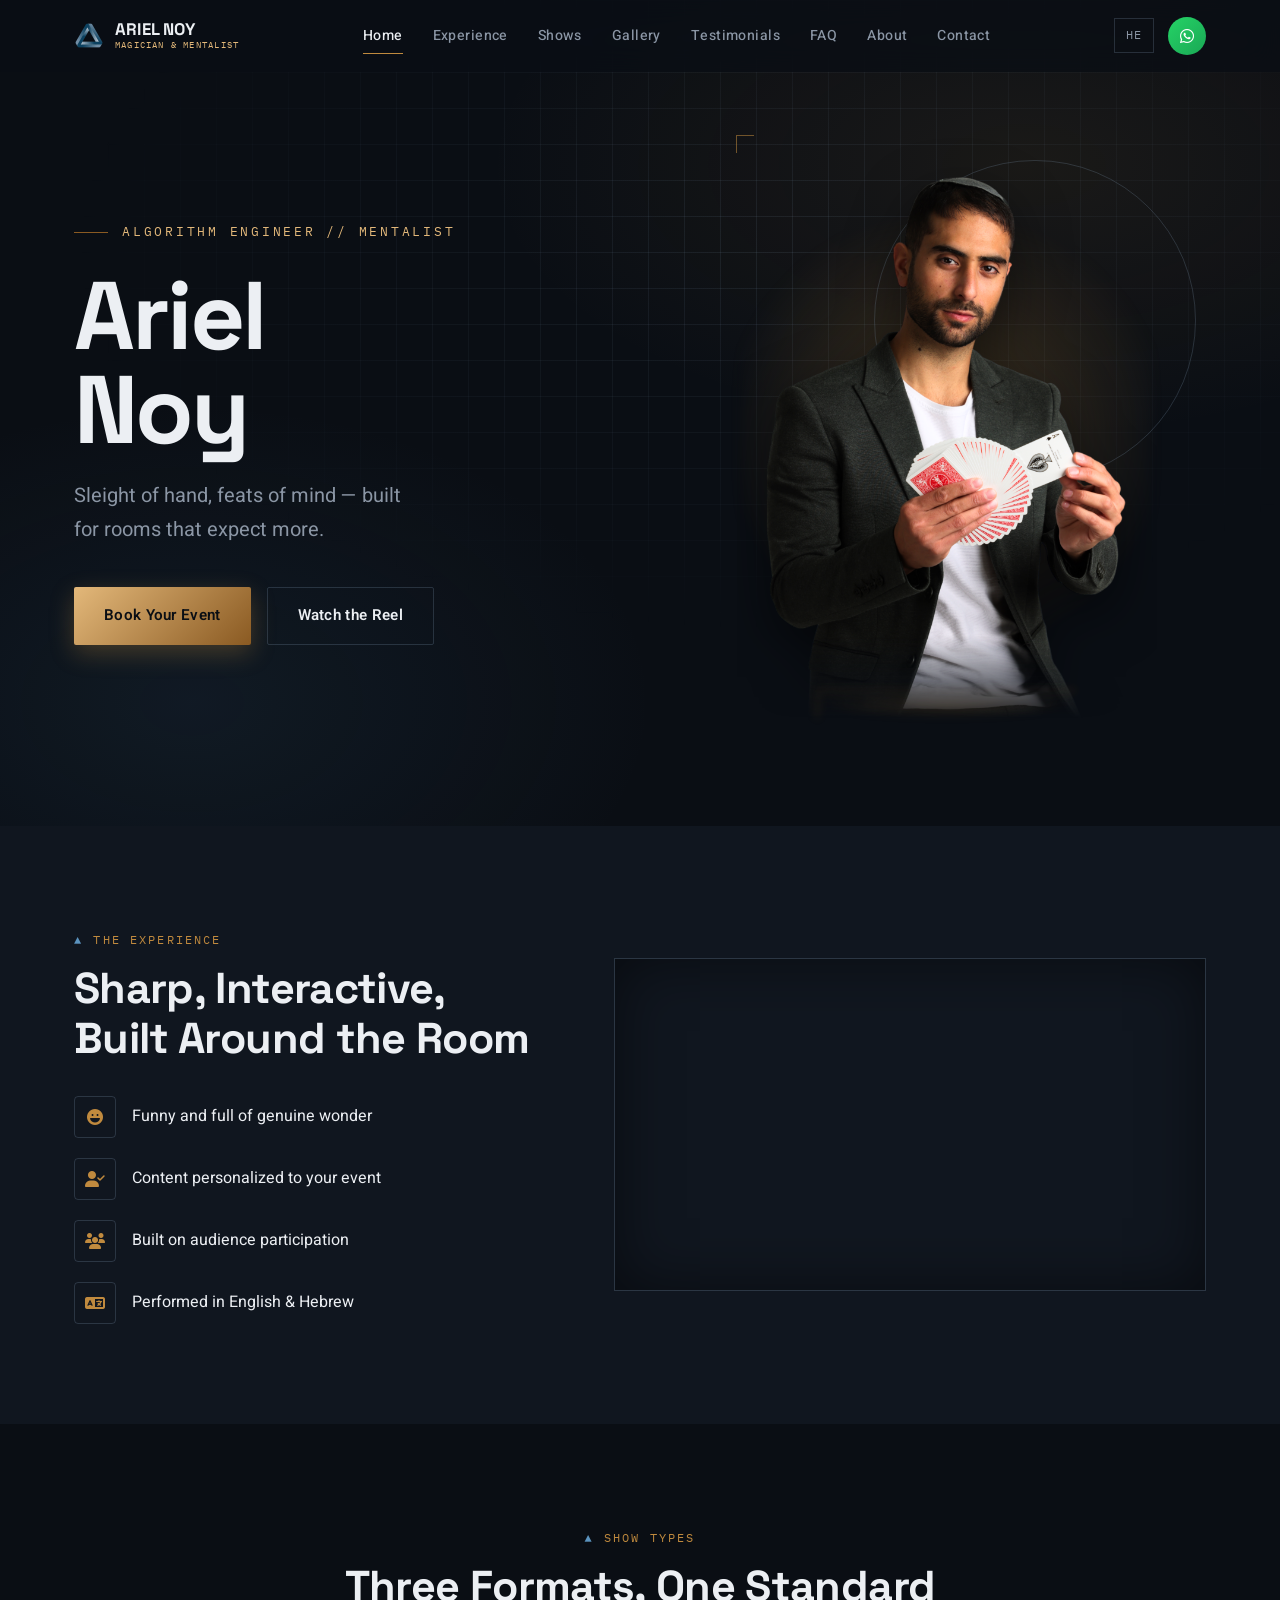
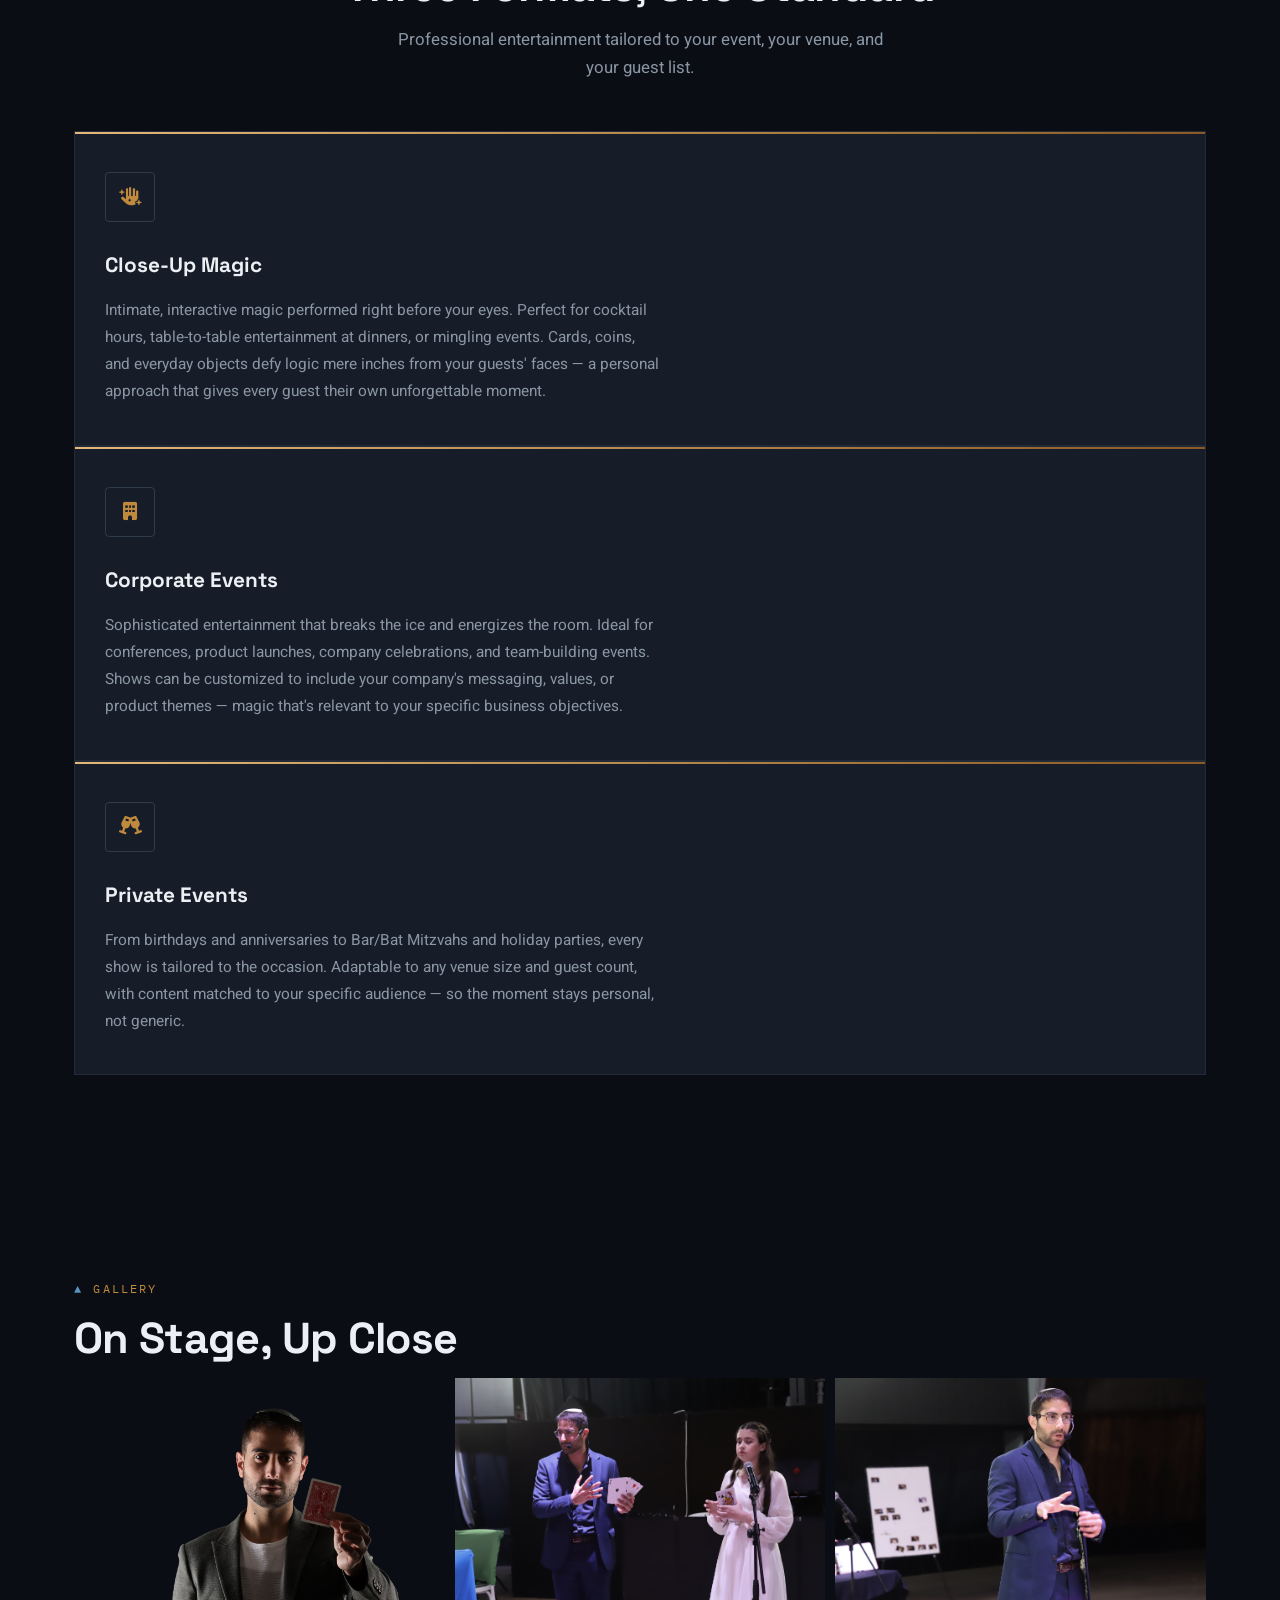
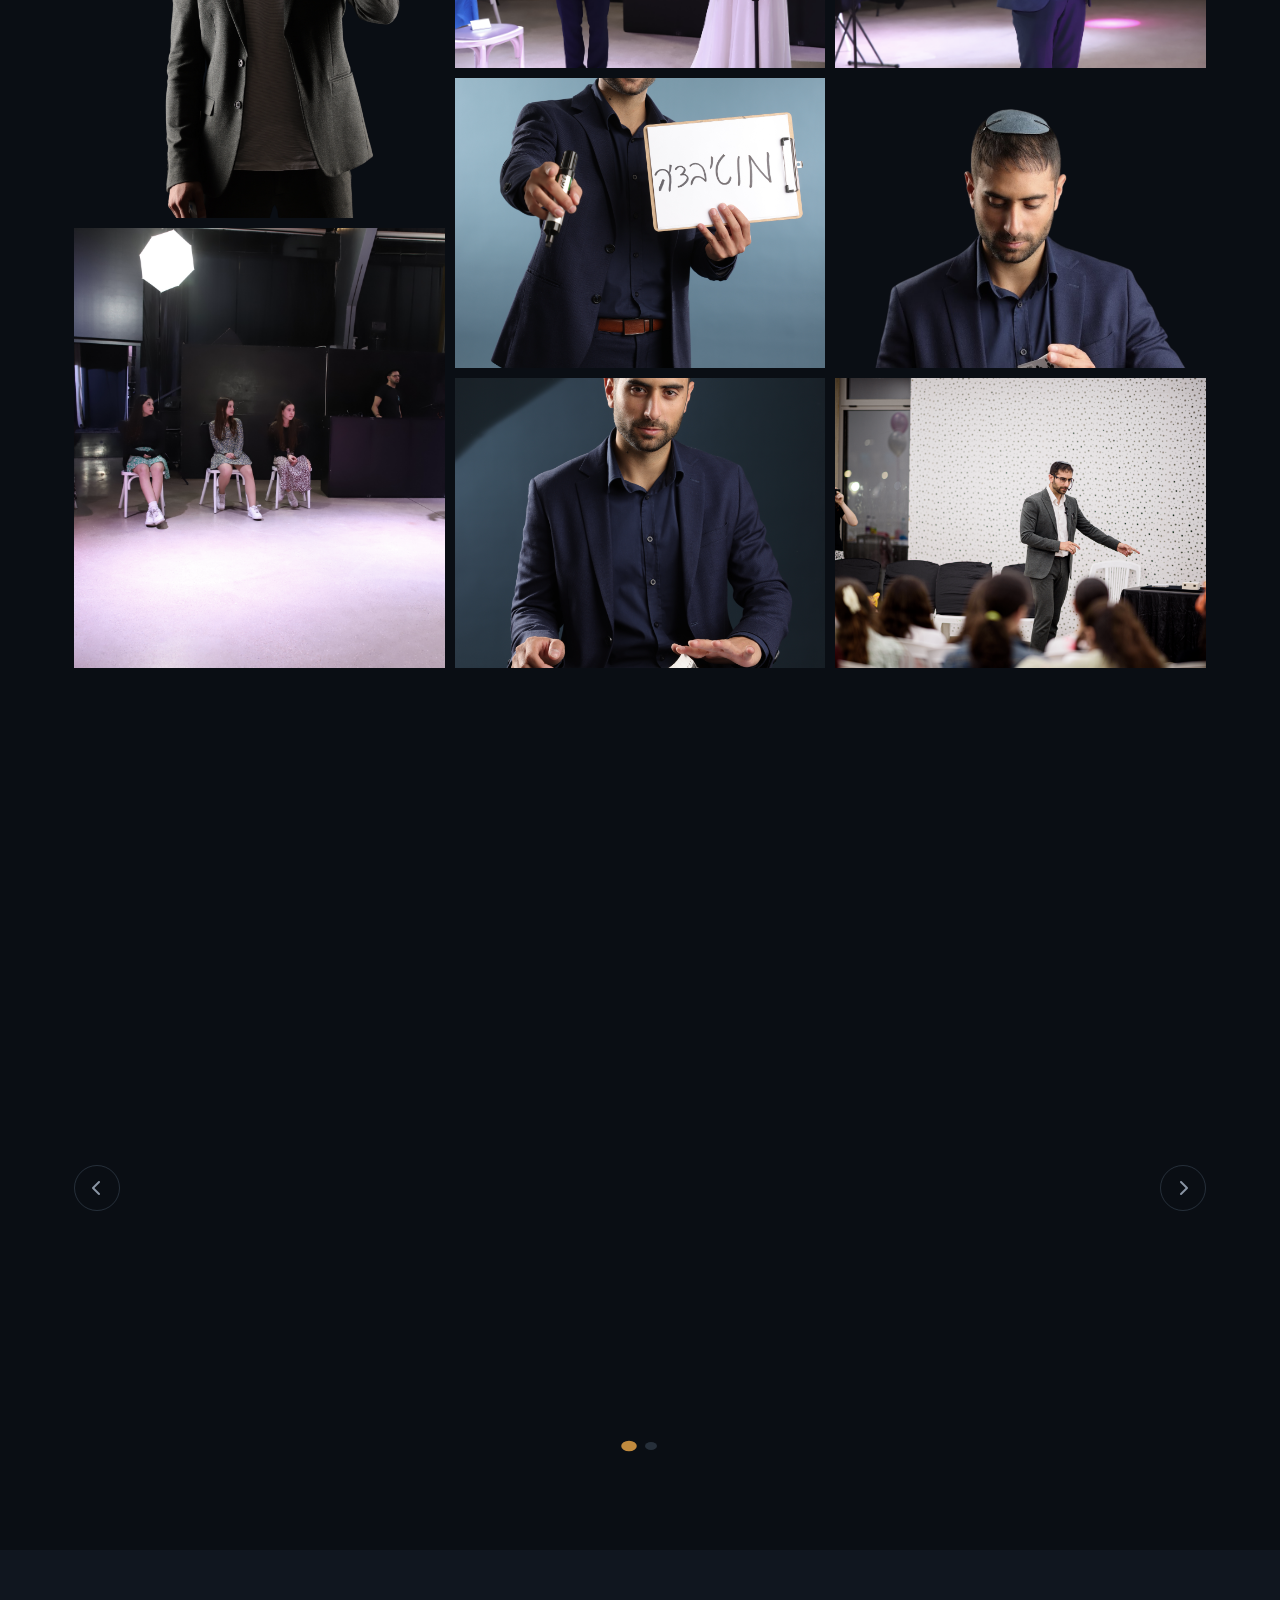
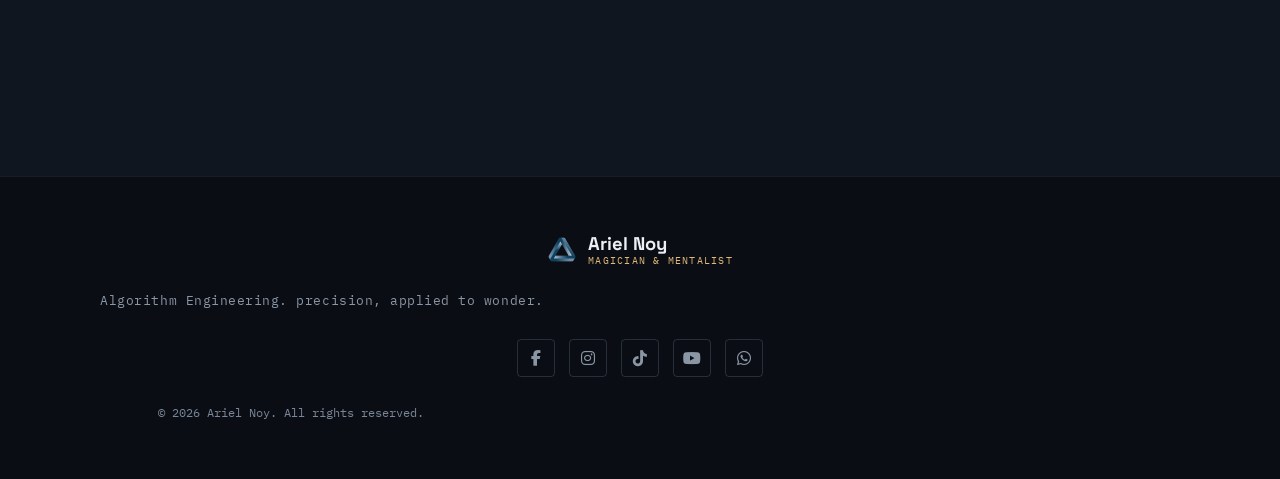
==== commit 02991bc9: "updated" ====
--- a/index.html
+++ b/index.html
@@ -49,9 +49,6 @@
                 <li><a href="#faq"          class="nav-link">FAQ</a></li>
                 <li><a href="#about"        class="nav-link">About</a></li>
                 <li><a href="#contact"      class="nav-link">Contact</a></li>
-                <!-- Mobile-only: hidden on desktop by base.css
-                     (.nav-menu__lang-item), revealed inside the drawer
-                     by mobile.css. See NAVIGATION in mobile.css. -->
                 <li class="nav-menu__lang-item">
                     <a href="hebrew.html" class="nav-link nav-menu__lang-link">עברית</a>
                 </li>
@@ -69,8 +66,7 @@
             </button>
         </div>
     </nav>
-
-    <!-- ===================== HERO ===================== -->
+<!-- ===================== HERO ===================== -->
     <section class="hero" id="home">
         <div class="hero-bg" aria-hidden="true"></div>
         <div class="grid-wash" aria-hidden="true"></div>
@@ -82,6 +78,7 @@
                     Algorithm Engineer // Mentalist
                 </p>
                 <h1 class="hero-title">Ariel<br>Noy</h1>
+    
                 <p class="hero-tagline">Sleight of hand, feats of mind — built for rooms that expect more.</p>
                 <div class="hero-actions">
                     <a href="#contact" class="btn btn--gold">Book Your Event</a>
@@ -150,35 +147,30 @@
                 <p class="section-subtitle">Professional entertainment tailored to your event, your venue, and your guest list.</p>
             </div>
 
-            <!-- NEW: wraps #showsGrid to clip the sliding flex track on
-                 mobile (overflow: hidden, added in mobile.css only).
-                 Fixes the horizontal-overflow bug — see the SHOWS
-                 section comment in mobile.css for the full explanation.
-                 No JS changes needed: mobile.js still selects
-                 '.shows-grid' directly. -->
             <div class="shows-carousel-viewport">
                 <div class="shows-grid" id="showsGrid" data-reveal>
-                    <article class="show-card">
-                        <div class="show-card-accent"></div>
-                        <div class="show-card-icon"><i class="fas fa-hand-sparkles"></i></div>
-                        <h3 class="show-card-title">Close-Up Magic</h3>
-                        <p class="show-card-body">Intimate, interactive magic performed right before your eyes. Perfect for cocktail hours, table-to-table entertainment at dinners, or mingling events. Cards, coins, and everyday objects defy logic mere inches from your guests' faces — a personal approach that gives every guest their own unforgettable moment.</p>
-                    </article>
-
-                    <article class="show-card">
-                        <div class="show-card-accent"></div>
-                        <div class="show-card-icon"><i class="fas fa-building"></i></div>
-                        <h3 class="show-card-title">Corporate Events</h3>
-                        <p class="show-card-body">Sophisticated entertainment that breaks the ice and energizes the room. Ideal for conferences, product launches, company celebrations, and team-building events. Shows can be customized to include your company's messaging, values, or product themes — magic that's relevant to your specific business objectives.</p>
-                    </article>
-
-                    <article class="show-card">
-                        <div class="show-card-accent"></div>
-                        <div class="show-card-icon"><i class="fas fa-champagne-glasses"></i></div>
-                        <h3 class="show-card-title">Private Events</h3>
-                        <p class="show-card-body">From birthdays and anniversaries to Bar/Bat Mitzvahs and holiday parties, every show is tailored to the occasion. Adaptable to any venue size and guest count, with content matched to your specific audience — so the moment stays personal, not generic.</p>
-                    </article>
-                </div>
+                </div>
+            </div>
+                <article class="show-card">
+                    <div class="show-card-accent"></div>
+                    <div class="show-card-icon"><i class="fas fa-hand-sparkles"></i></div>
+                    <h3 class="show-card-title">Close-Up Magic</h3>
+                    <p class="show-card-body">Intimate, interactive magic performed right before your eyes. Perfect for cocktail hours, table-to-table entertainment at dinners, or mingling events. Cards, coins, and everyday objects defy logic mere inches from your guests' faces — a personal approach that gives every guest their own unforgettable moment.</p>
+                </article>
+
+                <article class="show-card">
+                    <div class="show-card-accent"></div>
+                    <div class="show-card-icon"><i class="fas fa-building"></i></div>
+                    <h3 class="show-card-title">Corporate Events</h3>
+                    <p class="show-card-body">Sophisticated entertainment that breaks the ice and energizes the room. Ideal for conferences, product launches, company celebrations, and team-building events. Shows can be customized to include your company's messaging, values, or product themes — magic that's relevant to your specific business objectives.</p>
+                </article>
+
+                <article class="show-card">
+                    <div class="show-card-accent"></div>
+                    <div class="show-card-icon"><i class="fas fa-champagne-glasses"></i></div>
+                    <h3 class="show-card-title">Private Events</h3>
+                    <p class="show-card-body">From birthdays and anniversaries to Bar/Bat Mitzvahs and holiday parties, every show is tailored to the occasion. Adaptable to any venue size and guest count, with content matched to your specific audience — so the moment stays personal, not generic.</p>
+                </article>
             </div>
 
             <div class="carousel-dots" id="showsDots" aria-label="Show navigation">
@@ -566,7 +558,9 @@
                     </div>
                 </div>
 
-                <form class="contact-form" id="contactForm" method="POST" action="https://formspree.io/f/xkoqwpee" novalidate data-reveal>
+                <form class="contact-form" id="contactForm" method="POST" action="https://formspree.io/f/xkoqwpee" data-reveal>
+                        <input type="hidden" name="language" value="en">
+                        <input type="hidden" name="submissionId" value="">
                     <h3 class="contact-form-heading">Send a Message</h3>
 
                     <div class="form-row">
@@ -636,4 +630,4 @@
 
     <script src="common.js"></script>
 </body>
-</html>+</html>
--- a/base.css
+++ b/base.css
@@ -1,3 +1,25 @@
+/* ============================================================
+   ARIEL NOY — Magician & Mentalist
+   base.css | SHARED FOUNDATION — loaded on every device
+   Direction B — Engineer's Blueprint
+
+   This file holds everything both breakpoint experiences depend
+   on: reset, design tokens, typography, and every component's
+   default/structural rules (including their :active and
+   keyboard-focus states, which fire on touch and desktop alike).
+
+   It does NOT contain:
+     - :hover-triggered rules            → desktop.css
+     - the responsive max-width overrides → mobile.css
+   Those two files each assume this one has already loaded.
+   ============================================================ */
+
+/* Fonts are loaded via <link> in the HTML <head> for performance —
+   see index.html / hebrew.html. */
+
+/* ============================================================
+   1. RESET
+   ============================================================ */
 *, *::before, *::after { box-sizing: border-box; }
 html { scroll-behavior: smooth; scroll-padding-top: 84px; overflow-x: hidden; }
 body, h1, h2, h3, h4, p, ul, ol, figure, blockquote { margin: 0; }
@@ -30,25 +52,33 @@
     }
 }
 
+/* ============================================================
+   2. DESIGN TOKENS — Engineer's Blueprint
+   ============================================================ */
 :root {
+    /* stage neutrals — charcoal navy, drafting-table dark */
     --stage:         #0A0E14;
     --stage-raised:  #10161F;
     --stage-card:    #161D28;
     --line:          rgba(150, 180, 210, 0.09);
     --line-strong:   rgba(150, 180, 210, 0.20);
 
+    /* ink */
     --ink:           #ECEFF3;
     --ink-muted:     #8B96A5;
     --ink-faint:     #7A8697;
 
+    /* copper — the one bold accent, in place of brass */
     --gold:          #C08A3E;
     --gold-soft:     #E3B87A;
     --gold-deep:     #8A5A22;
     --gold-glow:     rgba(192, 138, 62, 0.30);
 
+    /* blueprint steel — secondary ink, the drafting-line blue */
     --wine:          #3E6E96;
     --wine-soft:     #5B93BE;
 
+    /* brand-locked */
     --whatsapp:      #25D366;
     --whatsapp-dark: #1AA855;
 
@@ -65,6 +95,9 @@
     --grid-line:    rgba(150, 180, 210, 0.10);
 }
 
+/* ============================================================
+   3. BASE TYPOGRAPHY
+   ============================================================ */
 body {
     background: var(--stage);
     color: var(--ink);
@@ -76,9 +109,12 @@
 }
 
 h1, h2, h3 { font-family: var(--font-display); font-weight: 700; text-wrap: balance; }
+
 p { max-width: 62ch; }
+
 .container { max-width: 1180px; margin-inline: auto; padding-inline: 24px; }
 
+/* eyebrow / section label — mono, spaced, copper */
 .eyebrow {
     display: inline-flex;
     align-items: center;
@@ -110,9 +146,15 @@
 .section-head--center .section-subtitle { margin-inline: auto; }
 
 section { position: relative; padding-block: 100px; }
-.rule { height: 1px; background: linear-gradient(90deg, transparent, var(--line-strong) 50%, transparent); }
+.rule {
+    height: 1px;
+    background: linear-gradient(90deg, transparent, var(--line-strong) 50%, transparent);
+}
+
+/* numerals always render as digits — tabular, mono */
 .num { font-family: var(--font-mono); font-variant-numeric: tabular-nums; }
 
+/* ---- blueprint grid wash, used behind a few key sections ---- */
 .grid-wash {
     position: absolute;
     inset: 0;
@@ -126,6 +168,7 @@
             mask-image: radial-gradient(ellipse 70% 60% at 60% 30%, black, transparent 78%);
 }
 
+/* ---- registration corner marks — drafting-table detail ---- */
 .reg-corner { position: relative; }
 .reg-corner::before, .reg-corner::after {
     content: "";
@@ -140,6 +183,7 @@
 .reg-corner::before { inset-block-start: -1px; inset-inline-start: -1px; }
 .reg-corner::after   { inset-block-end: -1px; inset-inline-end: -1px; transform: rotate(180deg); }
 
+/* ---- spec tag — a small annotation plate, schematic caption style ---- */
 .spec-tag {
     display: inline-flex;
     align-items: center;
@@ -155,6 +199,12 @@
     white-space: nowrap;
 }
 
+/* ============================================================
+   4. BUTTONS
+   (:hover treatments for .btn--gold / .btn--ghost / .btn--whatsapp
+   live in desktop.css — :active/press feedback fires on touch too,
+   so it stays here.)
+   ============================================================ */
 .btn {
     display: inline-flex;
     align-items: center;
@@ -168,16 +218,36 @@
     transition: transform 0.3s var(--ease), box-shadow 0.3s var(--ease), background 0.3s var(--ease), border-color 0.3s var(--ease);
     white-space: nowrap;
 }
-.btn--gold { background: var(--grad-gold); color: var(--stage); box-shadow: 0 8px 24px var(--gold-glow); }
+.btn--gold {
+    background: var(--grad-gold);
+    color: var(--stage);
+    box-shadow: 0 8px 24px var(--gold-glow);
+}
 .btn--gold:active { transform: scale(0.97); box-shadow: 0 6px 16px var(--gold-glow); transition-duration: 0.1s; }
-.btn--ghost { border: 1px solid var(--line-strong); color: var(--ink); }
+
+.btn--ghost {
+    border: 1px solid var(--line-strong);
+    color: var(--ink);
+}
 .btn--ghost:active { border-color: var(--gold); color: var(--gold); transform: scale(0.97); transition-duration: 0.1s; }
-.btn--whatsapp { background: var(--grad-whatsapp); color: #fff; }
+
+.btn--whatsapp {
+    background: var(--grad-whatsapp);
+    color: #fff;
+}
 .btn--whatsapp:active { transform: scale(0.97); box-shadow: 0 6px 16px rgba(37,211,102,0.35); transition-duration: 0.1s; }
+
 .btn--block { width: 100%; justify-content: center; margin-block: 22px; }
 .btn--submit { width: 100%; justify-content: center; margin-block-start: 8px; }
 .btn--submit:disabled { opacity: 0.7; cursor: progress; }
 
+/* ============================================================
+   5. NAVIGATION
+   (:hover treatments live in desktop.css. `.nav-link.active` is
+   JS-driven by scroll position on every device, so its color
+   stays here — desktop.css only adds the hover/focus-visible
+   equivalent on top.)
+   ============================================================ */
 .navbar {
     position: fixed;
     inset-block-start: 0;
@@ -190,7 +260,8 @@
     transition: border-color 0.3s var(--ease), background 0.3s var(--ease);
 }
 .navbar.is-scrolled { border-block-end-color: var(--line); background: rgba(10, 14, 20, 0.94); }
-
+/* Hidden by default (desktop); mobile.css reveals it inside the drawer */
+.nav-menu__lang-item { display: none; }
 .nav-container {
     height: 100%;
     display: flex;
@@ -205,98 +276,380 @@
 .nav-brand { display: flex; align-items: center; gap: 11px; min-width: 0; }
 .nav-brand__mark { width: 30px; height: auto; flex: none; transition: transform 0.4s var(--ease); }
 .nav-brand__word { display: flex; flex-direction: column; line-height: 1.18; min-width: 0; }
-.nav-brand__name { font-family: var(--font-display); font-weight: 700; font-size: 1.05rem; letter-spacing: 0.01em; color: var(--ink); white-space: nowrap; }
-.nav-brand__tag { font-family: var(--font-mono); font-size: 0.58rem; letter-spacing: 0.13em; text-transform: uppercase; color: var(--gold-soft); white-space: nowrap; }
-
-.nav-menu { display: flex; align-items: center; gap: 30px; flex: 1; justify-content: center; }
-.nav-link { position: relative; font-size: 0.88rem; font-weight: 500; letter-spacing: 0.03em; color: var(--ink-muted); padding-block: 8px; transition: color 0.25s var(--ease); }
-.nav-link::after { content: ""; position: absolute; inset-inline-start: 0; inset-block-end: 0; width: 0; height: 1px; background: var(--gold); transition: width 0.3s var(--ease); }
+.nav-brand__name {
+    font-family: var(--font-display);
+    font-weight: 700;
+    font-size: 1.05rem;
+    letter-spacing: 0.01em;
+    color: var(--ink);
+    white-space: nowrap;
+}
+.nav-brand__tag {
+    font-family: var(--font-mono);
+    font-size: 0.58rem;
+    letter-spacing: 0.13em;
+    text-transform: uppercase;
+    color: var(--gold-soft);
+    white-space: nowrap;
+}
+
+.nav-menu {
+    display: flex;
+    align-items: center;
+    gap: 30px;
+    flex: 1;
+    justify-content: center;
+}
+.nav-link {
+    position: relative;
+    font-size: 0.88rem;
+    font-weight: 500;
+    letter-spacing: 0.03em;
+    color: var(--ink-muted);
+    padding-block: 8px;
+    transition: color 0.25s var(--ease);
+}
+.nav-link::after {
+    content: "";
+    position: absolute;
+    inset-inline-start: 0;
+    inset-block-end: 0;
+    width: 0;
+    height: 1px;
+    background: var(--gold);
+    transition: width 0.3s var(--ease);
+}
 .nav-link.active { color: var(--ink); }
 .nav-link.active::after { width: 100%; }
 .nav-link:active { color: var(--gold); }
-.nav-menu__lang-item { display: none; }
 
 .nav-actions { display: flex; align-items: center; gap: 14px; }
-.btn-lang { font-family: var(--font-mono); font-size: 12px; letter-spacing: 0.08em; color: var(--ink-muted); border: 1px solid var(--line-strong); padding: 6px 11px; transition: border-color 0.25s var(--ease), color 0.25s var(--ease); }
+.btn-lang {
+    font-family: var(--font-mono);
+    font-size: 12px;
+    letter-spacing: 0.08em;
+    color: var(--ink-muted);
+    border: 1px solid var(--line-strong);
+    padding: 6px 11px;
+    transition: border-color 0.25s var(--ease), color 0.25s var(--ease);
+}
 .btn-lang:active { color: var(--gold); border-color: var(--gold); transform: scale(0.95); transition-duration: 0.1s; }
-.btn-whatsapp { width: 38px; height: 38px; display: flex; align-items: center; justify-content: center; border-radius: 50%; background: var(--grad-whatsapp); color: #fff; font-size: 1rem; transition: transform 0.25s var(--ease); }
+
+.btn-whatsapp {
+    width: 38px; height: 38px;
+    display: flex; align-items: center; justify-content: center;
+    border-radius: 50%;
+    background: var(--grad-whatsapp);
+    color: #fff;
+    font-size: 1rem;
+    transition: transform 0.25s var(--ease);
+}
 .btn-whatsapp:active { transform: scale(0.94); transition-duration: 0.1s; }
 
-.hamburger { display: none; flex-direction: column; gap: 5px; padding: 6px; }
+.hamburger {
+    display: none;
+    flex-direction: column;
+    gap: 5px;
+    padding: 6px;
+}
 .hamburger span { width: 22px; height: 2px; background: var(--ink); transition: transform 0.3s var(--ease), opacity 0.3s var(--ease); }
 .hamburger[aria-expanded="true"] span:nth-child(1) { transform: translateY(7px) rotate(45deg); }
 .hamburger[aria-expanded="true"] span:nth-child(2) { opacity: 0; }
 .hamburger[aria-expanded="true"] span:nth-child(3) { transform: translateY(-7px) rotate(-45deg); }
 
-.hero { position: relative; padding-block-start: calc(var(--nav-height) + 64px); padding-block-end: 96px; overflow: hidden; }
-.hero-bg { position: absolute; inset: 0; z-index: -2; background: radial-gradient(ellipse 70% 55% at 80% 20%, rgba(192,138,62,0.09), transparent 60%), radial-gradient(ellipse 60% 60% at 15% 85%, rgba(62,110,150,0.12), transparent 60%), var(--stage); }
-.hero-inner { max-width: 1180px; margin-inline: auto; padding-inline: 24px; display: grid; grid-template-columns: 1.05fr 0.95fr; align-items: center; gap: 40px; }
-.hero-eyebrow { display: flex; align-items: center; gap: 14px; font-family: var(--font-mono); font-size: 12.5px; letter-spacing: 0.22em; text-transform: uppercase; color: var(--gold-soft); margin-block-end: 26px; }
+/* ============================================================
+   6. HERO
+   ============================================================ */
+.hero {
+    position: relative;
+    padding-block-start: calc(var(--nav-height) + 64px);
+    padding-block-end: 96px;
+    overflow: hidden;
+}
+.hero-bg {
+    position: absolute;
+    inset: 0;
+    z-index: -2;
+    background:
+        radial-gradient(ellipse 70% 55% at 80% 20%, rgba(192,138,62,0.09), transparent 60%),
+        radial-gradient(ellipse 60% 60% at 15% 85%, rgba(62,110,150,0.12), transparent 60%),
+        var(--stage);
+}
+.hero-inner {
+    max-width: 1180px;
+    margin-inline: auto;
+    padding-inline: 24px;
+    display: grid;
+    grid-template-columns: 1.05fr 0.95fr;
+    align-items: center;
+    gap: 40px;
+}
+.hero-eyebrow {
+    display: flex;
+    align-items: center;
+    gap: 14px;
+    font-family: var(--font-mono);
+    font-size: 12.5px;
+    letter-spacing: 0.22em;
+    text-transform: uppercase;
+    color: var(--gold-soft);
+    margin-block-end: 26px;
+}
 .hero-eyebrow-line { width: 34px; height: 1px; background: var(--gold-deep); }
-.hero-title { font-size: clamp(3.2rem, 8vw, 6rem); line-height: 0.98; color: var(--ink); margin-block-end: 22px; font-weight: 700; letter-spacing: -0.03em; }
-.hero-tagline { font-family: var(--font-body); font-size: clamp(1.05rem, 1.7vw, 1.25rem); color: var(--ink-muted); max-width: 32ch; margin-block-end: 40px; }
+
+.hero-title {
+    font-size: clamp(3.2rem, 8vw, 6rem);
+    line-height: 0.98;
+    color: var(--ink);
+    margin-block-end: 22px;
+    font-weight: 700;
+    letter-spacing: -0.03em;
+}
+.hero-tagline {
+    font-family: var(--font-body);
+    font-size: clamp(1.05rem, 1.7vw, 1.25rem);
+    color: var(--ink-muted);
+    max-width: 32ch;
+    margin-block-end: 40px;
+}
 .hero-actions { display: flex; flex-wrap: wrap; gap: 16px; }
+
 .hero-visual { position: relative; display: flex; justify-content: center; flex-direction: column; align-items: center; }
-.hero-visual__halo { position: absolute; inset: 6% 10%; background: radial-gradient(circle, var(--gold-glow), transparent 68%); filter: blur(6px); }
-.hero-visual__ring { position: absolute; inset-block-start: 4%; inset-inline-end: 2%; width: 62%; aspect-ratio: 1; border: 1px solid var(--line-strong); border-radius: 50%; }
+.hero-visual__halo {
+    position: absolute;
+    inset: 6% 10%;
+    background: radial-gradient(circle, var(--gold-glow), transparent 68%);
+    filter: blur(6px);
+}
+.hero-visual__ring {
+    position: absolute;
+    inset-block-start: 4%;
+    inset-inline-end: 2%;
+    width: 62%;
+    aspect-ratio: 1;
+    border: 1px solid var(--line-strong);
+    border-radius: 50%;
+}
 .hero-visual__frame { position: relative; width: min(100%, 420px); }
-.hero-visual__frame::after { content: ""; position: absolute; left: 50%; inset-block-end: 2%; width: 62%; height: 28px; background: radial-gradient(ellipse, rgba(192,138,62,0.35), transparent 72%); transform: translateX(-50%); filter: blur(5px); z-index: -1; }
-.hero-visual__photo { width: 100%; height: auto; display: block; filter: drop-shadow(0 20px 26px rgba(0,0,0,0.5)); -webkit-mask-image: linear-gradient(to bottom, black 84%, transparent 98%); mask-image: linear-gradient(to bottom, black 84%, transparent 98%); }
+.hero-visual__frame::after {
+    content: "";
+    position: absolute;
+    left: 50%;
+    inset-block-end: 2%;
+    width: 62%;
+    height: 28px;
+    background: radial-gradient(ellipse, rgba(192,138,62,0.35), transparent 72%);
+    transform: translateX(-50%);
+    filter: blur(5px);
+    z-index: -1;
+}
+.hero-visual__photo {
+    width: 100%;
+    height: auto;
+    display: block;
+    filter: drop-shadow(0 20px 26px rgba(0,0,0,0.5));
+    -webkit-mask-image: linear-gradient(to bottom, black 84%, transparent 98%);
+            mask-image: linear-gradient(to bottom, black 84%, transparent 98%);
+}
 .hero-visual .spec-tag { margin-block-start: 14px; }
 
+/* ============================================================
+   7. EXPERIENCE
+   (.video-wrapper :hover/:focus-within lift lives in desktop.css)
+   ============================================================ */
 .experience-section { background: var(--stage-raised); }
-.experience-grid { display: grid; grid-template-columns: 0.9fr 1.1fr; gap: 56px; align-items: center; }
+.experience-grid {
+    display: grid;
+    grid-template-columns: 0.9fr 1.1fr;
+    gap: 56px;
+    align-items: center;
+}
 .feature-list { display: grid; gap: 20px; margin-block-start: 32px; }
 .feature-item { display: flex; align-items: center; gap: 16px; }
-.feature-icon { width: 42px; height: 42px; display: flex; align-items: center; justify-content: center; border: 1px solid var(--line-strong); border-radius: 4px; color: var(--gold); font-size: 1rem; flex-shrink: 0; }
+.feature-icon {
+    width: 42px; height: 42px;
+    display: flex; align-items: center; justify-content: center;
+    border: 1px solid var(--line-strong);
+    border-radius: 4px;
+    color: var(--gold);
+    font-size: 1rem;
+    flex-shrink: 0;
+}
 .feature-label { font-size: 1rem; color: var(--ink); }
-.video-wrapper { position: relative; aspect-ratio: 16 / 9; overflow: hidden; border: 1px solid var(--line-strong); transition: transform 0.35s var(--ease), filter 0.35s var(--ease), border-color 0.35s var(--ease); background: linear-gradient(160deg, var(--stage-card), var(--stage-raised)); }
-.video-wrapper::before { content: ""; position: absolute; inset: 0; box-shadow: inset 0 0 60px rgba(0,0,0,0.5); pointer-events: none; z-index: 1; }
+
+.video-wrapper {
+    position: relative;
+    aspect-ratio: 16 / 9;
+    overflow: hidden;
+    border: 1px solid var(--line-strong);
+    transition: transform 0.35s var(--ease), filter 0.35s var(--ease), border-color 0.35s var(--ease);
+}
+.video-wrapper::before {
+    content: "";
+    position: absolute;
+    inset: 0;
+    box-shadow: inset 0 0 60px rgba(0,0,0,0.5);
+    pointer-events: none;
+    z-index: 1;
+}
 .video-wrapper iframe { position: absolute; inset: 0; width: 100%; height: 100%; }
 
+/* ============================================================
+   8. SHOWS
+   (.show-card :hover/:focus-within lift + spotlight reveal lives
+   in desktop.css; the spotlight ::before element itself is set
+   up here so it exists — just invisible — before any interaction.)
+   ============================================================ */
 .shows-grid { display: grid; grid-template-columns: repeat(3, 1fr); gap: 28px; transition: transform 0.4s var(--ease); }
-.show-card { position: relative; background: var(--stage-card); border: 1px solid var(--line); padding: 40px 30px; height: 100%; overflow: hidden; transition: transform 0.2s var(--ease), filter 0.35s var(--ease), border-color 0.35s var(--ease); }
-.show-card::before { content: ""; position: absolute; inset: 0; background: radial-gradient(240px circle at var(--mx, 50%) var(--my, 50%), rgba(192, 138, 62, 0.14), transparent 70%); opacity: 0; transition: opacity 0.4s var(--ease); pointer-events: none; }
+.show-card {
+    position: relative;
+    background: var(--stage-card);
+    border: 1px solid var(--line);
+    padding: 40px 30px;
+    height: 100%;
+    overflow: hidden;
+    transition: transform 0.2s var(--ease), filter 0.35s var(--ease), border-color 0.35s var(--ease);
+}
+.show-card::before {
+    content: "";
+    position: absolute;
+    inset: 0;
+    background: radial-gradient(240px circle at var(--mx, 50%) var(--my, 50%), rgba(192, 138, 62, 0.14), transparent 70%);
+    opacity: 0;
+    transition: opacity 0.4s var(--ease);
+    pointer-events: none;
+}
 .show-card-accent { position: absolute; inset-block-start: 0; inset-inline-start: 0; width: 100%; height: 2px; background: var(--grad-gold); z-index: 1; }
 .show-card-icon, .show-card-title, .show-card-body { position: relative; z-index: 1; }
-.show-card-icon { width: 50px; height: 50px; display: flex; align-items: center; justify-content: center; border: 1px solid var(--line-strong); border-radius: 4px; color: var(--gold); font-size: 1.15rem; margin-block-end: 26px; }
+.show-card-icon {
+    width: 50px; height: 50px;
+    display: flex; align-items: center; justify-content: center;
+    border: 1px solid var(--line-strong);
+    border-radius: 4px;
+    color: var(--gold);
+    font-size: 1.15rem;
+    margin-block-end: 26px;
+}
 .show-card-title { font-size: 1.3rem; color: var(--ink); margin-block-end: 14px; }
 .show-card-body { color: var(--ink-muted); font-size: 0.96rem; line-height: 1.75; }
+
 .carousel-dots { display: none; justify-content: center; gap: 10px; margin-block-start: 30px; }
 .carousel-dot { width: 8px; height: 8px; border-radius: 50%; background: var(--line-strong); transition: background 0.25s var(--ease), transform 0.25s var(--ease); }
 .carousel-dot.active { background: var(--gold); transform: scale(1.3); }
 
-.gallery-grid { display: grid; grid-template-columns: repeat(6, 1fr); grid-auto-rows: 140px; grid-auto-flow: dense; gap: 10px; }
-.gallery-item { position: relative; overflow: hidden; cursor: zoom-in; grid-column: span 2; grid-row: span 2; background: var(--stage-card); }
+/* ============================================================
+   9. GALLERY
+   (.gallery-item :hover treatments live in desktop.css;
+   :focus-visible-only image zoom stays here for keyboard users
+   on every device.)
+   ============================================================ */
+.gallery-grid {
+    display: grid;
+    grid-template-columns: repeat(6, 1fr);
+    grid-auto-rows: 140px;
+    grid-auto-flow: dense;
+    gap: 10px;
+}
+.gallery-item {
+    position: relative;
+    overflow: hidden;
+    cursor: zoom-in;
+    grid-column: span 2;
+    grid-row: span 2;
+}
 .gallery-item:nth-child(1) { grid-row: span 3; }
 .gallery-item:nth-child(6) { grid-row: span 3; }
 .gallery-item img { width: 100%; height: 100%; object-fit: cover; transition: transform 0.5s var(--ease), filter 0.5s var(--ease); filter: grayscale(20%); }
 .gallery-item:active img { transform: scale(1.1); filter: grayscale(0%); transition-duration: 0.15s; }
-.gallery-overlay { position: absolute; inset: 0; display: flex; align-items: center; justify-content: center; background: rgba(10,14,20,0.0); color: var(--gold-soft); font-size: 1.2rem; opacity: 0; transition: opacity 0.3s var(--ease), background 0.3s var(--ease); }
+.gallery-overlay {
+    position: absolute; inset: 0;
+    display: flex; align-items: center; justify-content: center;
+    background: rgba(10,14,20,0.0);
+    color: var(--gold-soft);
+    font-size: 1.2rem;
+    opacity: 0;
+    transition: opacity 0.3s var(--ease), background 0.3s var(--ease);
+}
 .gallery-item:focus-visible img { transform: scale(1.06); filter: grayscale(0%); }
 
+/* ============================================================
+   10. TESTIMONIALS
+   (.carousel-btn :hover/:focus-visible border/color accent lives
+   in desktop.css — :active press feedback stays here.)
+   ============================================================ */
 .testimonials-carousel { display: flex; align-items: center; gap: 22px; }
 .carousel-track-wrapper { flex: 1; overflow: hidden; }
 .testimonials-track { display: flex; transition: transform 0.5s var(--ease); }
-.testimonial-card { flex: 0 0 calc(100% / 3); padding: 6px 22px; }
+.testimonial-card {
+    flex: 0 0 calc(100% / 3);
+    padding: 6px 22px;
+}
 .testimonial-quote { color: var(--wine-soft); font-size: 1.6rem; display: block; margin-block-end: 18px; }
 .testimonial-card p { color: var(--ink); font-size: 1rem; line-height: 1.8; margin-block-end: 22px; max-width: none; }
 .testimonial-author { display: flex; flex-direction: column; gap: 3px; padding-block-start: 16px; border-block-start: 1px solid var(--line); }
 .testimonial-author strong { font-family: var(--font-display); font-size: 1.02rem; color: var(--ink); font-weight: 600; }
 .testimonial-author span { color: var(--ink-faint); font-size: 0.86rem; }
-.carousel-btn { flex-shrink: 0; width: 46px; height: 46px; border-radius: 50%; border: 1px solid var(--line-strong); color: var(--ink-muted); display: flex; align-items: center; justify-content: center; transition: border-color 0.25s var(--ease), color 0.25s var(--ease); }
+
+.carousel-btn {
+    flex-shrink: 0;
+    width: 46px; height: 46px;
+    border-radius: 50%;
+    border: 1px solid var(--line-strong);
+    color: var(--ink-muted);
+    display: flex; align-items: center; justify-content: center;
+    transition: border-color 0.25s var(--ease), color 0.25s var(--ease);
+}
 .carousel-btn:active { border-color: var(--gold); color: var(--gold); transform: scale(0.9); transition-duration: 0.1s; }
+
 .carousel-indicators { display: flex; justify-content: center; gap: 10px; margin-block-start: 36px; }
 .carousel-indicators .carousel-dot { display: block; }
 
+/* ============================================================
+   11. CLIENTS
+   (.client-item :hover label color lives in desktop.css)
+   ============================================================ */
 .clients-section { background: var(--stage-raised); }
-.clients-grid { display: flex; flex-wrap: wrap; justify-content: center; gap: 0; border-top: 1px solid var(--line); }
-.client-item { flex: 1 1 160px; text-align: center; padding-block: 28px; border-inline-end: 1px solid var(--line); border-block-end: 1px solid var(--line); }
-.client-item span { font-family: var(--font-display); font-weight: 600; font-size: 1.1rem; color: var(--ink-faint); letter-spacing: 0.02em; transition: color 0.3s var(--ease); }
-
+.clients-grid {
+    display: flex;
+    flex-wrap: wrap;
+    justify-content: center;
+    gap: 0;
+    border-top: 1px solid var(--line);
+}
+.client-item {
+    flex: 1 1 160px;
+    text-align: center;
+    padding-block: 28px;
+    border-inline-end: 1px solid var(--line);
+    border-block-end: 1px solid var(--line);
+}
+.client-item span {
+    font-family: var(--font-display);
+    font-weight: 600;
+    font-size: 1.1rem;
+    color: var(--ink-faint);
+    letter-spacing: 0.02em;
+    transition: color 0.3s var(--ease);
+}
+
+/* ============================================================
+   12. FAQ
+   ============================================================ */
 .faq-list { border-block-start: 1px solid var(--line); }
 .faq-item { border-block-end: 1px solid var(--line); }
-.faq-question { display: flex; align-items: center; justify-content: space-between; gap: 20px; padding-block: 26px; font-family: var(--font-display); font-weight: 600; font-size: 1.1rem; color: var(--ink); cursor: pointer; list-style: none; }
+.faq-question {
+    display: flex;
+    align-items: center;
+    justify-content: space-between;
+    gap: 20px;
+    padding-block: 26px;
+    font-family: var(--font-display);
+    font-weight: 600;
+    font-size: 1.1rem;
+    color: var(--ink);
+    cursor: pointer;
+    list-style: none;
+}
 .faq-question::-webkit-details-marker { display: none; }
 .faq-question i { color: var(--ink-faint); transition: transform 0.3s var(--ease), color 0.3s var(--ease); flex-shrink: 0; }
 .faq-item[open] .faq-question i { transform: rotate(180deg); color: var(--gold); }
@@ -306,39 +659,103 @@
 .faq-answer { padding-block-end: 26px; }
 .faq-answer p { color: var(--ink-muted); font-size: 0.98rem; line-height: 1.8; max-width: 68ch; }
 
+/* ============================================================
+   13. ABOUT
+   (.about-image-wrap :hover photo zoom lives in desktop.css)
+   ============================================================ */
 .about-grid { display: grid; grid-template-columns: 0.85fr 1.15fr; gap: 60px; align-items: start; }
-.about-image-wrap { position: relative; background: linear-gradient(160deg, var(--stage-card), var(--stage-raised)); border: 1px solid var(--line); display: flex; align-items: flex-end; justify-content: center; min-height: 460px; overflow: hidden; }
+.about-image-wrap {
+    position: relative;
+    background: linear-gradient(160deg, var(--stage-card), var(--stage-raised));
+    border: 1px solid var(--line);
+    display: flex;
+    align-items: flex-end;
+    justify-content: center;
+    min-height: 460px;
+    overflow: hidden;
+}
 .about-photo { width: 82%; height: auto; filter: drop-shadow(0 20px 40px rgba(0,0,0,0.5)); transition: transform 0.6s var(--ease); }
 .about-image-wrap .spec-tag { position: absolute; inset-block-end: 14px; inset-inline-start: 14px; z-index: 2; }
+
 .about-tabs { display: flex; gap: 30px; border-block-end: 1px solid var(--line); margin-block-end: 30px; }
-.tab-btn { padding-block: 14px; font-family: var(--font-display); font-weight: 600; font-size: 1.02rem; color: var(--ink-faint); position: relative; }
-.tab-btn::after { content: ""; position: absolute; inset-block-end: -1px; inset-inline-start: 0; width: 100%; height: 2px; background: var(--gold); transform: scaleX(0); transition: transform 0.3s var(--ease); }
+.tab-btn {
+    padding-block: 14px;
+    font-family: var(--font-display);
+    font-weight: 600;
+    font-size: 1.02rem;
+    color: var(--ink-faint);
+    position: relative;
+}
+.tab-btn::after {
+    content: "";
+    position: absolute;
+    inset-block-end: -1px;
+    inset-inline-start: 0;
+    width: 100%;
+    height: 2px;
+    background: var(--gold);
+    transform: scaleX(0);
+    transition: transform 0.3s var(--ease);
+}
 .tab-btn.active, .tab-btn:focus-visible { color: var(--ink); }
 .tab-btn.active::after, .tab-btn:focus-visible::after { transform: scaleX(1); }
 .tab-btn:active { color: var(--gold); }
+
 .tab-panel { display: none; }
 .tab-panel.active { display: block; }
 .tab-panel p { color: var(--ink-muted); font-size: 1.02rem; line-height: 1.85; margin-block-end: 16px; }
+
 .stats-row { display: flex; gap: 44px; margin-block-start: 40px; padding-block-start: 34px; border-block-start: 1px solid var(--line); }
 .stat-box { display: flex; flex-direction: column; gap: 6px; }
 .stat-number { font-family: var(--font-mono); font-variant-numeric: tabular-nums; font-size: 2.1rem; font-weight: 500; color: var(--gold-soft); display: inline-block; }
 .stat-number.stat-pop { animation: statPop 0.45s var(--ease); }
 .stat-label { font-size: 0.82rem; color: var(--ink-muted); text-transform: uppercase; letter-spacing: 0.06em; }
 
+/* ============================================================
+   14. CONTACT
+   (.contact-item a :hover, .social-icon :hover, and the
+   .contact-form :hover/:focus-within spotlight reveal live in
+   desktop.css. The standalone :focus-within border-color below
+   has no :hover paired with it, so it stays here for every
+   device — tapping into a field gives the same subtle cue.)
+   ============================================================ */
 .contact-section { background: var(--stage-raised); }
 .contact-grid { display: grid; grid-template-columns: 0.85fr 1.15fr; gap: 60px; }
 .contact-info-heading, .contact-form-heading { font-family: var(--font-display); font-weight: 600; font-size: 1.2rem; color: var(--ink); margin-block-end: 26px; }
 .contact-item { display: flex; align-items: flex-start; gap: 16px; margin-block-end: 22px; }
-.contact-item-icon { width: 40px; height: 40px; flex-shrink: 0; display: flex; align-items: center; justify-content: center; border: 1px solid var(--line-strong); border-radius: 4px; color: var(--gold); }
+.contact-item-icon {
+    width: 40px; height: 40px; flex-shrink: 0;
+    display: flex; align-items: center; justify-content: center;
+    border: 1px solid var(--line-strong);
+    border-radius: 4px;
+    color: var(--gold);
+}
 .contact-item strong { display: block; font-size: 0.82rem; text-transform: uppercase; letter-spacing: 0.05em; color: var(--ink-faint); margin-block-end: 3px; }
 .contact-item a, .contact-item span { color: var(--ink); font-size: 1rem; }
 .contact-item a { direction: ltr; unicode-bidi: isolate; }
+
 .contact-social-label { font-size: 0.82rem; text-transform: uppercase; letter-spacing: 0.06em; color: var(--ink-faint); margin-block-end: 14px; }
 .social-row { display: flex; gap: 12px; }
-.social-icon { width: 40px; height: 40px; display: flex; align-items: center; justify-content: center; border: 1px solid var(--line-strong); border-radius: 4px; color: var(--ink-muted); transition: border-color 0.25s var(--ease), color 0.25s var(--ease), transform 0.15s var(--ease); }
+.social-icon {
+    width: 40px; height: 40px;
+    display: flex; align-items: center; justify-content: center;
+    border: 1px solid var(--line-strong);
+    border-radius: 4px;
+    color: var(--ink-muted);
+    transition: border-color 0.25s var(--ease), color 0.25s var(--ease), transform 0.15s var(--ease);
+}
 .social-icon:active { border-color: var(--gold); color: var(--gold); transform: scale(0.92); transition-duration: 0.1s; }
+
 .contact-form { position: relative; overflow: hidden; background: var(--stage-card); border: 1px solid var(--line); padding: 40px; transition: border-color 0.35s var(--ease); }
-.contact-form::before { content: ""; position: absolute; inset: 0; background: radial-gradient(320px circle at var(--mx, 50%) var(--my, 50%), rgba(192, 138, 62, 0.09), transparent 70%); opacity: 0; transition: opacity 0.4s var(--ease); pointer-events: none; }
+.contact-form::before {
+    content: "";
+    position: absolute;
+    inset: 0;
+    background: radial-gradient(320px circle at var(--mx, 50%) var(--my, 50%), rgba(192, 138, 62, 0.09), transparent 70%);
+    opacity: 0;
+    transition: opacity 0.4s var(--ease);
+    pointer-events: none;
+}
 .contact-form:focus-within { border-color: var(--line-strong); }
 .contact-form > * { position: relative; z-index: 1; }
 .form-row { display: grid; grid-template-columns: 1fr 1fr; gap: 22px; }
@@ -347,13 +764,34 @@
 .form-row .form-group { margin-block-end: 0; }
 .form-group label { display: block; font-size: 0.85rem; color: var(--ink-muted); margin-block-end: 9px; }
 .form-group label abbr { color: var(--wine-soft); text-decoration: none; }
-.form-group input, .form-group select, .form-group textarea { width: 100%; background: transparent; border: none; border-block-end: 1px solid var(--line-strong); padding-block: 10px; color: var(--ink); font-size: 0.98rem; transition: border-color 0.25s var(--ease); resize: vertical; }
-.form-group select { appearance: none; background-image: url("data:image/svg+xml,%3Csvg xmlns='http://www.w3.org/2000/svg' width='12' height='8'%3E%3Cpath d='M1 1l5 5 5-5' stroke='%238B96A5' stroke-width='1.4' fill='none'/%3E%3C/svg%3E"); background-repeat: no-repeat; background-position: right center; padding-inline-end: 20px; }
+.form-group input, .form-group select, .form-group textarea {
+    width: 100%;
+    background: transparent;
+    border: none;
+    border-block-end: 1px solid var(--line-strong);
+    padding-block: 10px;
+    color: var(--ink);
+    font-size: 0.98rem;
+    transition: border-color 0.25s var(--ease);
+    resize: vertical;
+}
+.form-group select {
+    appearance: none;
+    background-image: url("data:image/svg+xml,%3Csvg xmlns='http://www.w3.org/2000/svg' width='12' height='8'%3E%3Cpath d='M1 1l5 5 5-5' stroke='%238B96A5' stroke-width='1.4' fill='none'/%3E%3C/svg%3E");
+    background-repeat: no-repeat;
+    background-position: right center;
+    padding-inline-end: 20px;
+}
 [dir="rtl"] .form-group select { background-position: left center; }
 .form-group select option { background: var(--stage-card); color: var(--ink); }
 .form-group input:focus, .form-group select:focus, .form-group textarea:focus { border-color: var(--gold); }
 .form-group input::placeholder, .form-group textarea::placeholder { color: var(--ink-faint); }
 
+/* ============================================================
+   15. FOOTER
+   (.footer-brand :hover mark rotate and .footer-social a :hover
+   live in desktop.css)
+   ============================================================ */
 .site-footer { padding-block: 56px; border-block-start: 1px solid var(--line); text-align: center; }
 .footer-brand { display: inline-flex; align-items: center; gap: 11px; margin-block-end: 6px; }
 .footer-brand__mark { width: 30px; height: auto; transition: transform 0.4s var(--ease); }
@@ -362,41 +800,114 @@
 .footer-brand__tag { font-family: var(--font-mono); font-size: 0.6rem; letter-spacing: 0.13em; text-transform: uppercase; color: var(--gold-soft); }
 .footer-tagline { font-family: var(--font-mono); font-size: 0.82rem; letter-spacing: 0.04em; color: var(--ink-muted); margin-block: 18px 26px; }
 .footer-social { display: flex; justify-content: center; gap: 14px; margin-block-end: 26px; }
-.footer-social a { width: 38px; height: 38px; display: flex; align-items: center; justify-content: center; border: 1px solid var(--line-strong); border-radius: 4px; color: var(--ink-muted); transition: border-color 0.25s var(--ease), color 0.25s var(--ease), transform 0.15s var(--ease); }
+.footer-social a {
+    width: 38px; height: 38px;
+    display: flex; align-items: center; justify-content: center;
+    border: 1px solid var(--line-strong);
+    border-radius: 4px;
+    color: var(--ink-muted);
+    transition: border-color 0.25s var(--ease), color 0.25s var(--ease), transform 0.15s var(--ease);
+}
 .footer-social a:active { border-color: var(--gold); color: var(--gold); transform: scale(0.92); transition-duration: 0.1s; }
 .footer-copy { font-family: var(--font-mono); font-size: 0.76rem; color: var(--ink-faint); }
 
+/* ============================================================
+   16. SCROLL REVEAL
+   ============================================================ */
 [data-reveal] { opacity: 0; }
 .js-loaded [data-reveal] { opacity: 0; transform: translateY(28px); transition: opacity 0.6s var(--ease), transform 0.6s var(--ease); }
 .js-loaded [data-reveal].is-visible { opacity: 1; transform: translateY(0); }
 .no-js [data-reveal], body:not(.js-loaded) [data-reveal] { opacity: 1; }
 
-.scroll-progress { position: fixed; inset-block-start: 0; inset-inline: 0; height: 3px; z-index: 1200; background: var(--grad-gold); transform: scaleX(0); transform-origin: left; will-change: transform; pointer-events: none; }
-
+/* ============================================================
+   17. MICRO-INTERACTIONS, DEPTH & AMBIENT MOTION — shared parts
+   (the .btn--gold shine SWEEP trigger on :hover lives in
+   desktop.css; its ::before setup below is universal so the
+   element exists, at rest, on every device.)
+   ============================================================ */
+
+/* ---- scroll progress bar (injected by common.js) ---- */
+.scroll-progress {
+    position: fixed;
+    inset-block-start: 0;
+    inset-inline: 0;
+    height: 3px;
+    z-index: 1200;
+    background: var(--grad-gold);
+    transform: scaleX(0);
+    transform-origin: left;
+    will-change: transform;
+    pointer-events: none;
+}
+
+/* ---- hero entrance (runs once on load, CSS-only) ---- */
 @media (prefers-reduced-motion: no-preference) {
-    .hero-eyebrow, .hero-title, .hero-tagline, .hero-actions, .hero-visual { animation: heroRise 0.85s var(--ease) both; }
+    .hero-eyebrow, .hero-title, .hero-tagline, .hero-actions, .hero-visual {
+        animation: heroRise 0.85s var(--ease) both;
+    }
     .hero-eyebrow { animation-delay: 0.05s; }
     .hero-title   { animation-delay: 0.16s; }
     .hero-tagline { animation-delay: 0.32s; }
     .hero-actions { animation-delay: 0.44s; }
     .hero-visual  { animation-delay: 0.22s; }
+
+    /* ---- hero ambient decoration ---- */
     .hero-visual__ring { animation: ringSpin 60s linear infinite; }
     .hero-visual__halo { animation: haloPulse 6s var(--ease) infinite; }
 }
 
-@keyframes heroRise { from { opacity: 0; transform: translateY(22px); } to { opacity: 1; transform: translateY(0); } }
-@keyframes ringSpin { from { transform: rotate(0deg); } to { transform: rotate(360deg); } }
-@keyframes haloPulse { 0%, 100% { opacity: 0.75; transform: scale(1); } 50% { opacity: 1; transform: scale(1.06); } }
-@keyframes statPop { 0% { transform: scale(1); } 45% { transform: scale(1.14); color: var(--gold); } 100% { transform: scale(1); } }
-
-.btn--gold { position: relative; overflow: hidden; isolation: isolate; }
-.btn--gold::before { content: ""; position: absolute; inset: 0; background: linear-gradient(115deg, transparent 30%, rgba(255, 255, 255, 0.4) 50%, transparent 70%); transform: translateX(-130%); transition: transform 0.7s var(--ease); mix-blend-mode: overlay; pointer-events: none; }
-
+@keyframes heroRise {
+    from { opacity: 0; transform: translateY(22px); }
+    to   { opacity: 1; transform: translateY(0); }
+}
+@keyframes ringSpin {
+    from { transform: rotate(0deg); }
+    to   { transform: rotate(360deg); }
+}
+@keyframes haloPulse {
+    0%, 100% { opacity: 0.75; transform: scale(1); }
+    50%      { opacity: 1;    transform: scale(1.06); }
+}
+@keyframes statPop {
+    0%   { transform: scale(1); }
+    45%  { transform: scale(1.14); color: var(--gold); }
+    100% { transform: scale(1); }
+}
+
+/* ---- primary CTA shine sweep (element setup only —
+   the :hover trigger that slides it across lives in desktop.css) ---- */
+.btn--gold {
+    position: relative;
+    overflow: hidden;
+    isolation: isolate;
+}
+.btn--gold::before {
+    content: "";
+    position: absolute;
+    inset: 0;
+    background: linear-gradient(115deg, transparent 30%, rgba(255, 255, 255, 0.4) 50%, transparent 70%);
+    transform: translateX(-130%);
+    transition: transform 0.7s var(--ease);
+    mix-blend-mode: overlay;
+    pointer-events: none;
+}
+
+/* ---- staggered reveal for grid / list children ----
+   The section-level [data-reveal] fade (section 16) still owns
+   the container; here the container is kept at full opacity and
+   its cards/rows fade in individually with a short, capped delay
+   driven by --stagger-index (set in common.js). Runs on every
+   device — it's an IntersectionObserver reveal, not a hover
+   effect. ---- */
 .js-loaded .shows-grid[data-reveal],
 .js-loaded .gallery-grid[data-reveal],
 .js-loaded .clients-grid[data-reveal],
 .js-loaded .faq-list[data-reveal],
-.js-loaded .testimonials-carousel[data-reveal] { opacity: 1; transform: none; transition: none; }
+.js-loaded .testimonials-carousel[data-reveal] {
+    opacity: 1;
+    transform: none;
+    transition: none;
+}
 .js-loaded .shows-grid[data-reveal] .show-card,
 .js-loaded .gallery-grid[data-reveal] .gallery-item,
 .js-loaded .clients-grid[data-reveal] .client-item,
@@ -411,12 +922,18 @@
 .js-loaded .gallery-grid[data-reveal].is-visible .gallery-item,
 .js-loaded .clients-grid[data-reveal].is-visible .client-item,
 .js-loaded .faq-list[data-reveal].is-visible .faq-item,
-.js-loaded .testimonials-carousel[data-reveal].is-visible .testimonial-card { opacity: 1; transform: translateY(0) scale(1); }
+.js-loaded .testimonials-carousel[data-reveal].is-visible .testimonial-card {
+    opacity: 1;
+    transform: translateY(0) scale(1);
+}
 
 @media (prefers-reduced-motion: reduce) {
     .js-loaded .shows-grid[data-reveal] .show-card,
     .js-loaded .gallery-grid[data-reveal] .gallery-item,
     .js-loaded .clients-grid[data-reveal] .client-item,
     .js-loaded .faq-list[data-reveal] .faq-item,
-    .js-loaded .testimonials-carousel[data-reveal] .testimonial-card { opacity: 1; transform: none; }
-}+    .js-loaded .testimonials-carousel[data-reveal] .testimonial-card {
+        opacity: 1;
+        transform: none;
+    }
+}
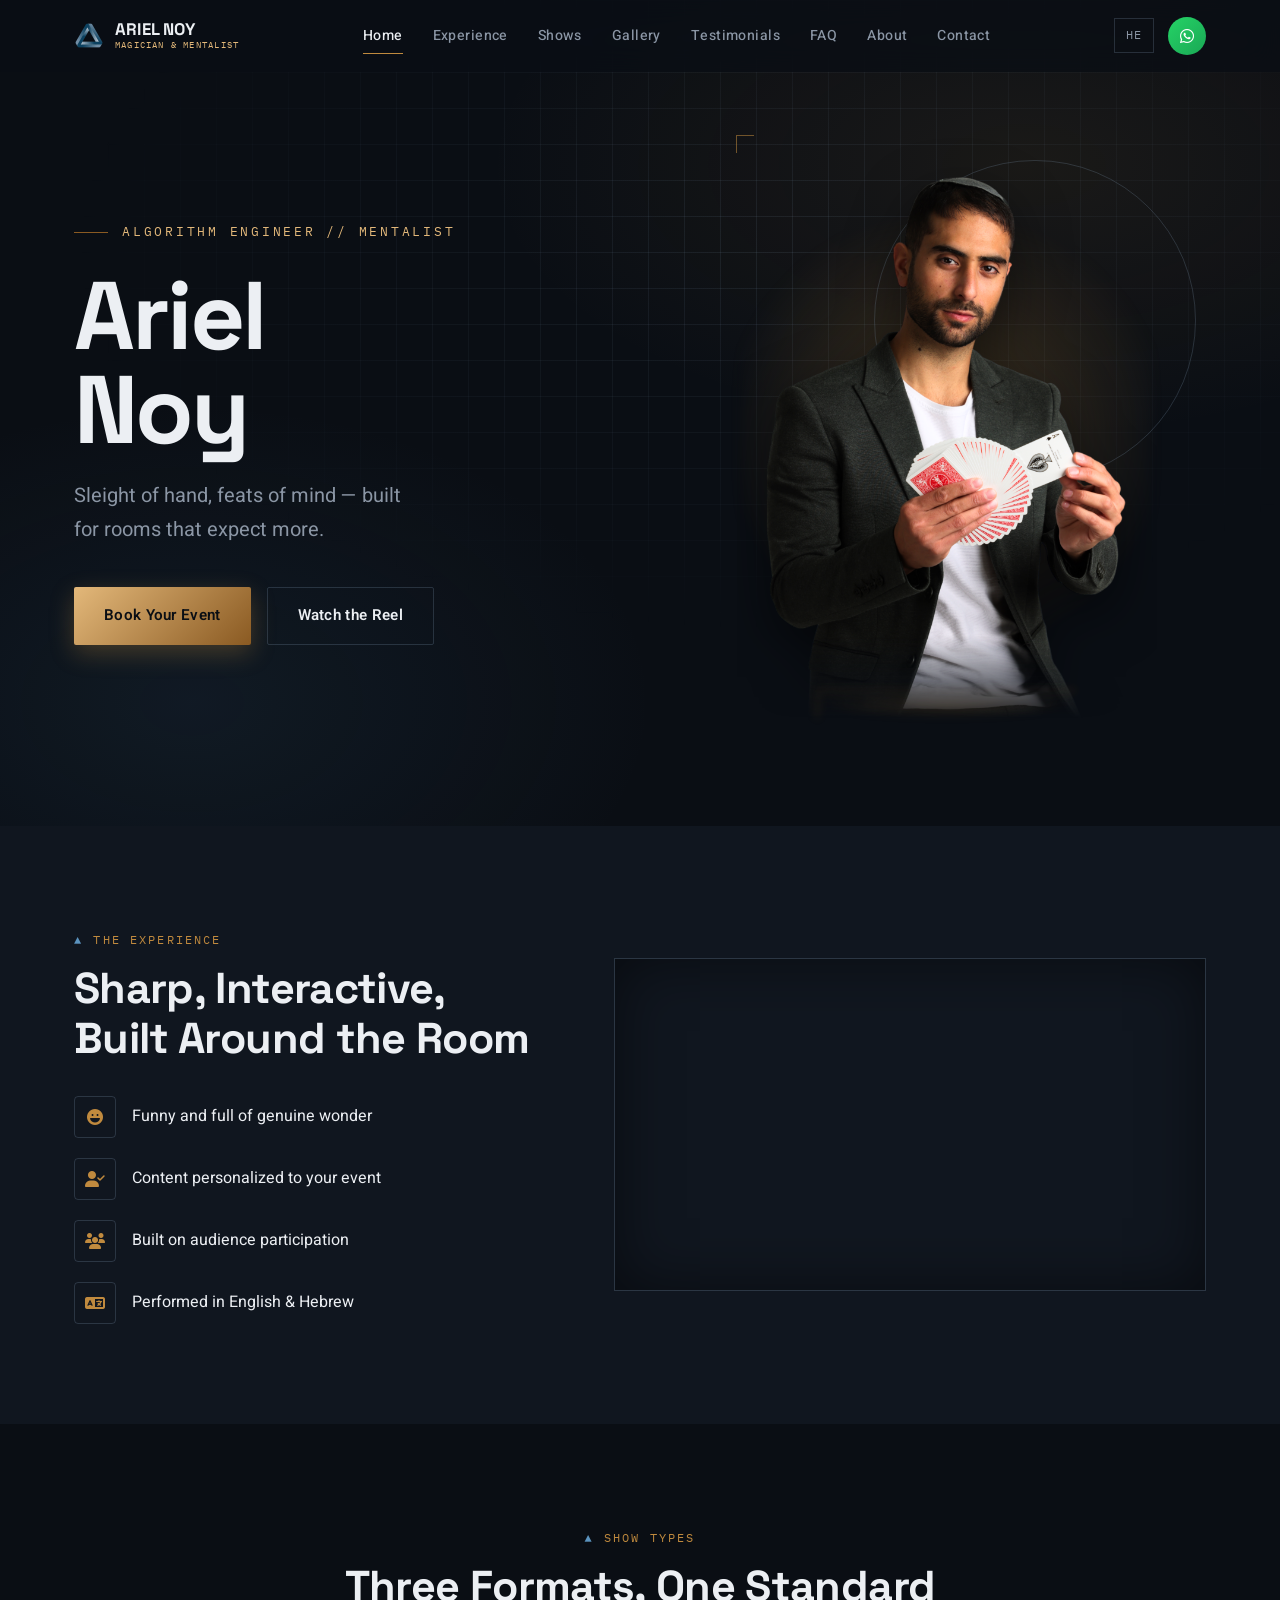
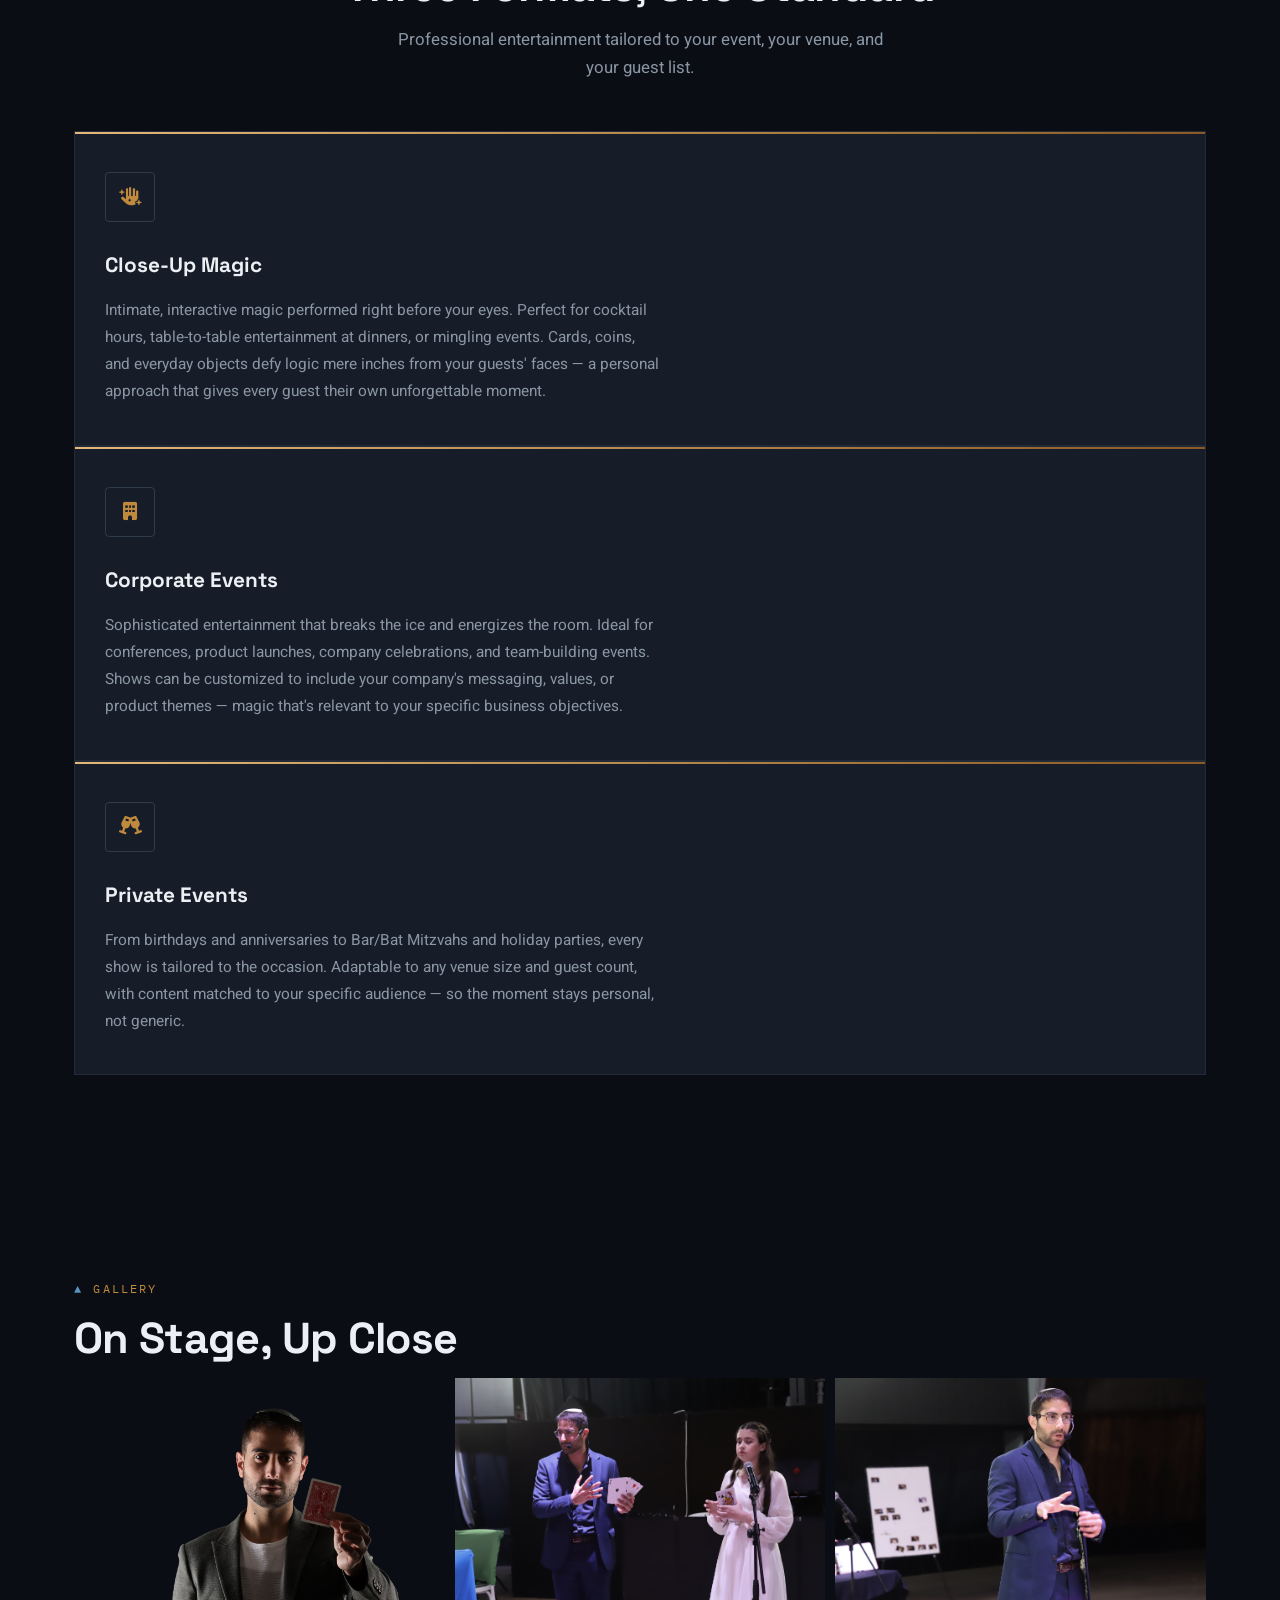
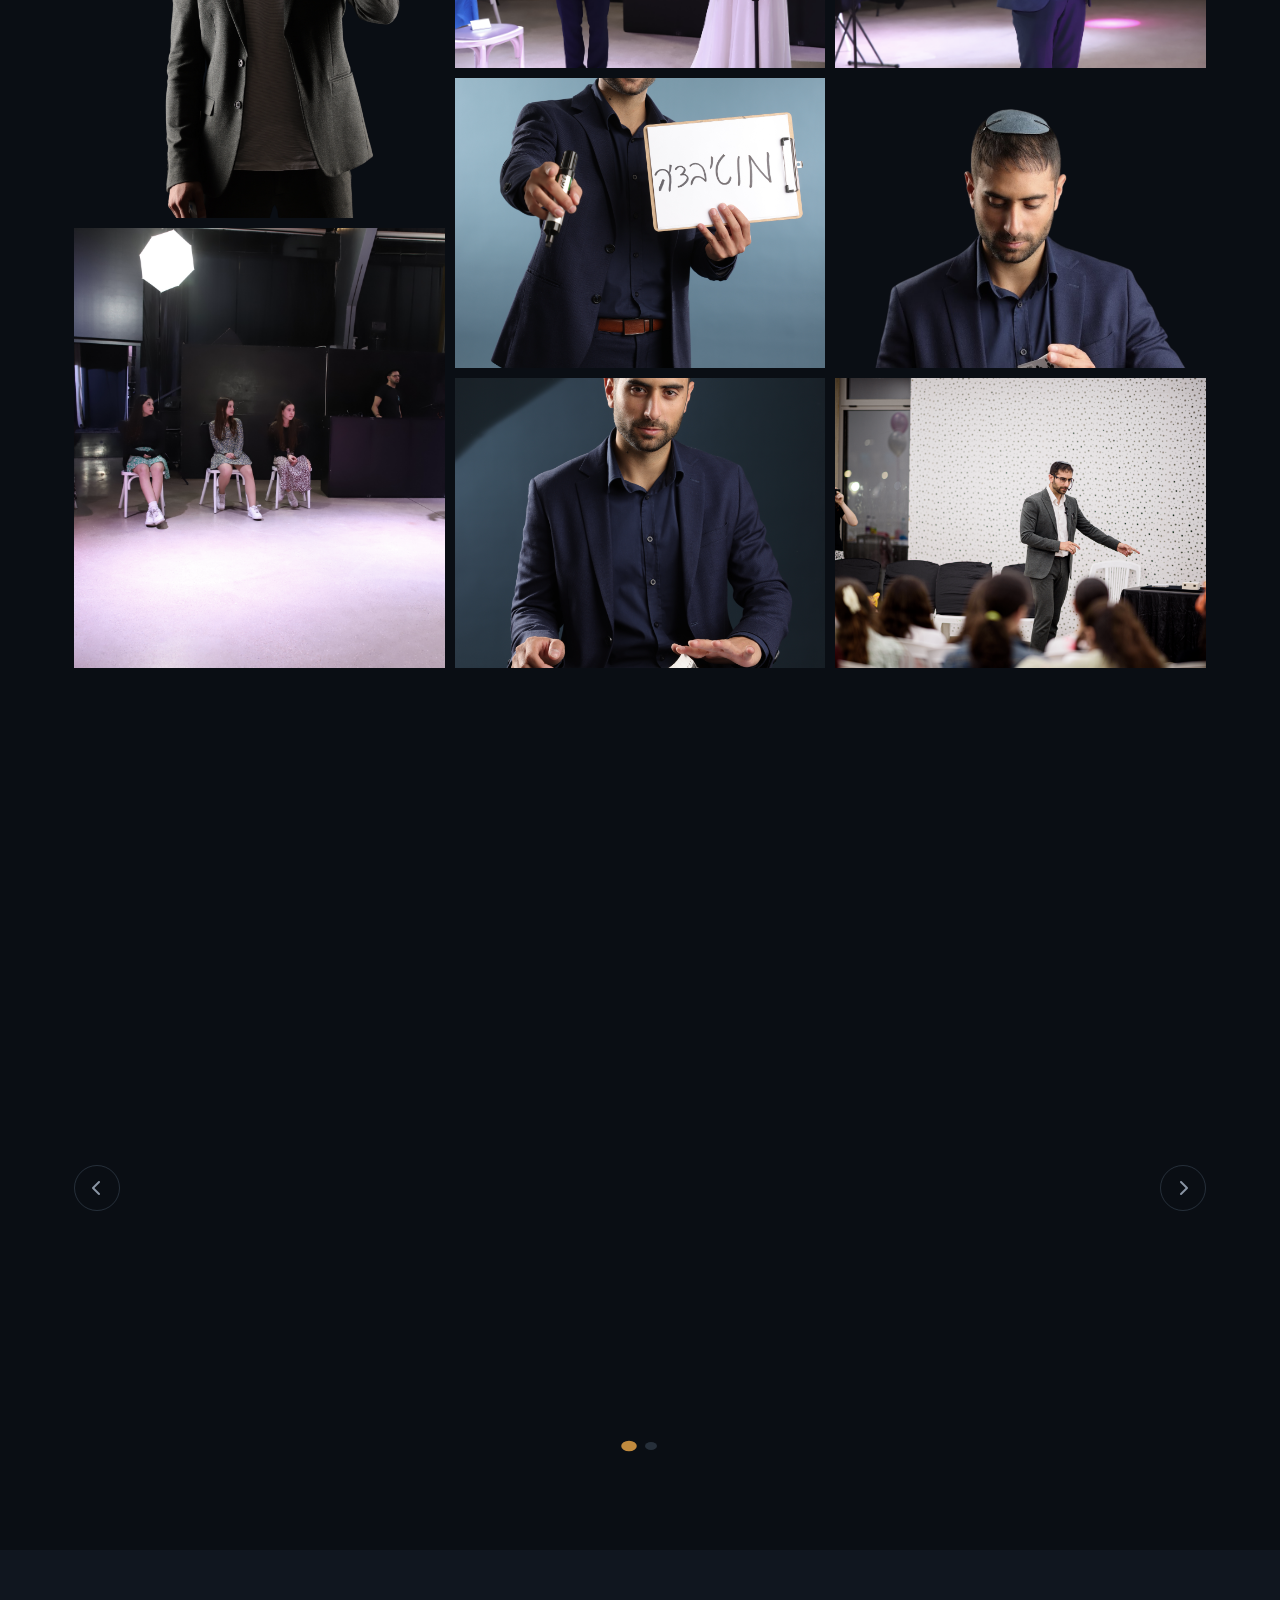
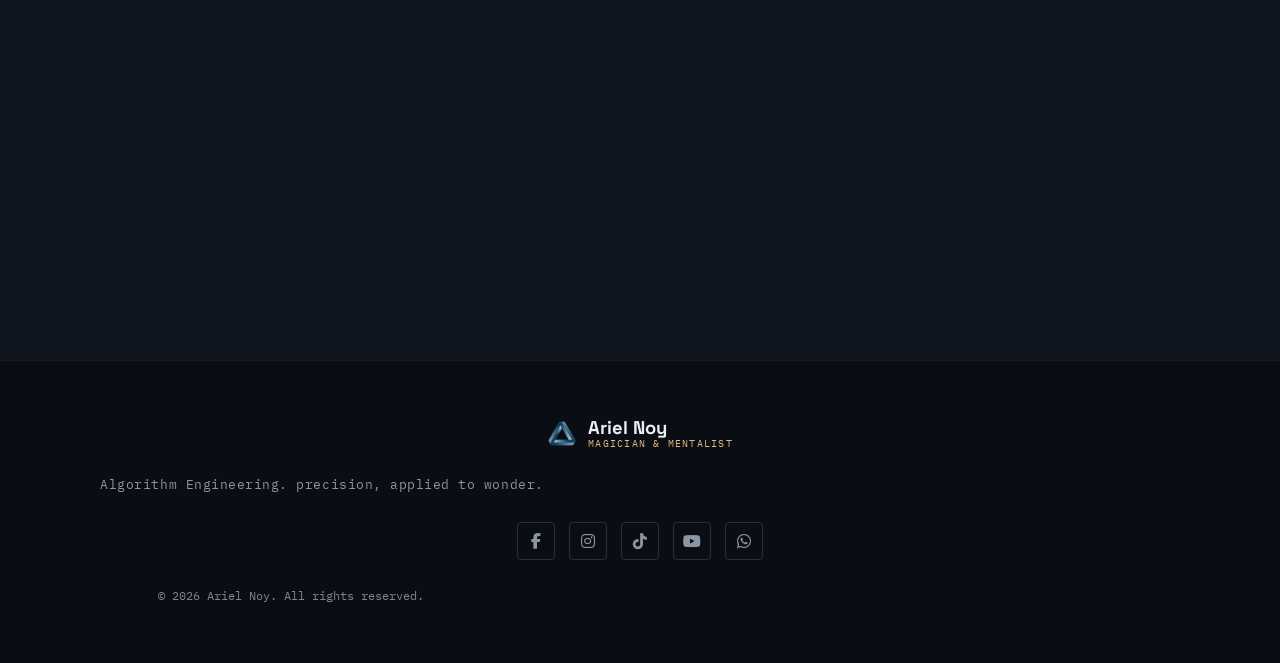
==== commit 870de629: "updated" ====
--- a/index.html
+++ b/index.html
@@ -558,7 +558,7 @@
                     </div>
                 </div>
 
-                <form class="contact-form" id="contactForm" method="POST" action="https://formspree.io/f/xkoqwpee" data-reveal>
+                <form class="contact-form" id="contactForm" method="POST" action="https://diwkgshzirfttqemhwjc.supabase.co/functions/v1/submit-lead" data-intake="supabase" data-reveal>
                         <input type="hidden" name="language" value="en">
                         <input type="hidden" name="submissionId" value="">
                     <h3 class="contact-form-heading">Send a Message</h3>
@@ -566,7 +566,7 @@
                     <div class="form-row">
                         <div class="form-group">
                             <label for="fullName">Full Name <abbr title="required">*</abbr></label>
-                            <input type="text" id="fullName" name="fullName" placeholder="Your full name" required autocomplete="name">
+                            <input type="text" id="fullName" name="fullName" maxlength="250" placeholder="Your full name" required autocomplete="name">
                         </div>
                         <div class="form-group">
                             <label for="eventType">Event Type <abbr title="required">*</abbr></label>
@@ -585,20 +585,24 @@
                     <div class="form-row">
                         <div class="form-group">
                             <label for="email">Email <abbr title="required">*</abbr></label>
-                            <input type="email" id="email" name="email" placeholder="your@email.com" required autocomplete="email">
+                            <input type="email" id="email" name="email" maxlength="320" placeholder="your@email.com" required autocomplete="email">
                         </div>
                         <div class="form-group">
                             <label for="phone">Phone <abbr title="required">*</abbr></label>
-                            <input type="tel" id="phone" name="phone" placeholder="+972-50-123-4567" required autocomplete="tel">
-                        </div>
-                    </div>
-
-                    <div class="form-group form-group--full">
+                            <input type="tel" id="phone" name="phone" maxlength="80" placeholder="+972-50-123-4567" required autocomplete="tel">
+                        </div>
+                    </div>
+
+                    <div class="form-row"><div class="form-group"><label for="eventDate">Event Date (optional)</label><input type="date" id="eventDate" name="eventDate"></div><div class="form-group"><label for="eventLocation">City / Venue (optional)</label><input type="text" id="eventLocation" name="eventLocation" maxlength="250"></div></div>
+<div class="form-group"><label for="guestCount">Guests (optional)</label><input type="number" id="guestCount" name="guestCount" min="1" max="100000" step="1"></div>
+<div class="form-group form-group--full">
                         <label for="message">Tell me about your event <abbr title="required">*</abbr></label>
-                        <textarea id="message" name="message" rows="6" placeholder="Date, location, number of guests, and any special requests…" required></textarea>
-                    </div>
-
-                    <button type="submit" class="btn btn--gold btn--submit">
+                        <textarea id="message" name="message" maxlength="5000" rows="6" placeholder="Date, location, number of guests, and any special requests…" required></textarea>
+                    </div>
+
+                    <div class="cf-turnstile" data-sitekey="0x4AAAAAAFNABQQiM51BgqJB" data-action="lead" data-size="flexible" data-language="en" style="margin-block:16px;max-width:100%;"></div>
+<noscript><p>JavaScript is required. Please use the phone, email or WhatsApp links to contact me.</p></noscript>
+<button type="submit" class="btn btn--gold btn--submit" disabled>
                         <i class="fas fa-paper-plane"></i> Send Message
                     </button>
                 </form>
@@ -628,6 +632,7 @@
         </div>
     </footer>
 
-    <script src="common.js"></script>
+    <script src="common.js?v=crm-20261004"></script>
+    <script src="https://challenges.cloudflare.com/turnstile/v0/api.js" async defer></script>
 </body>
 </html>
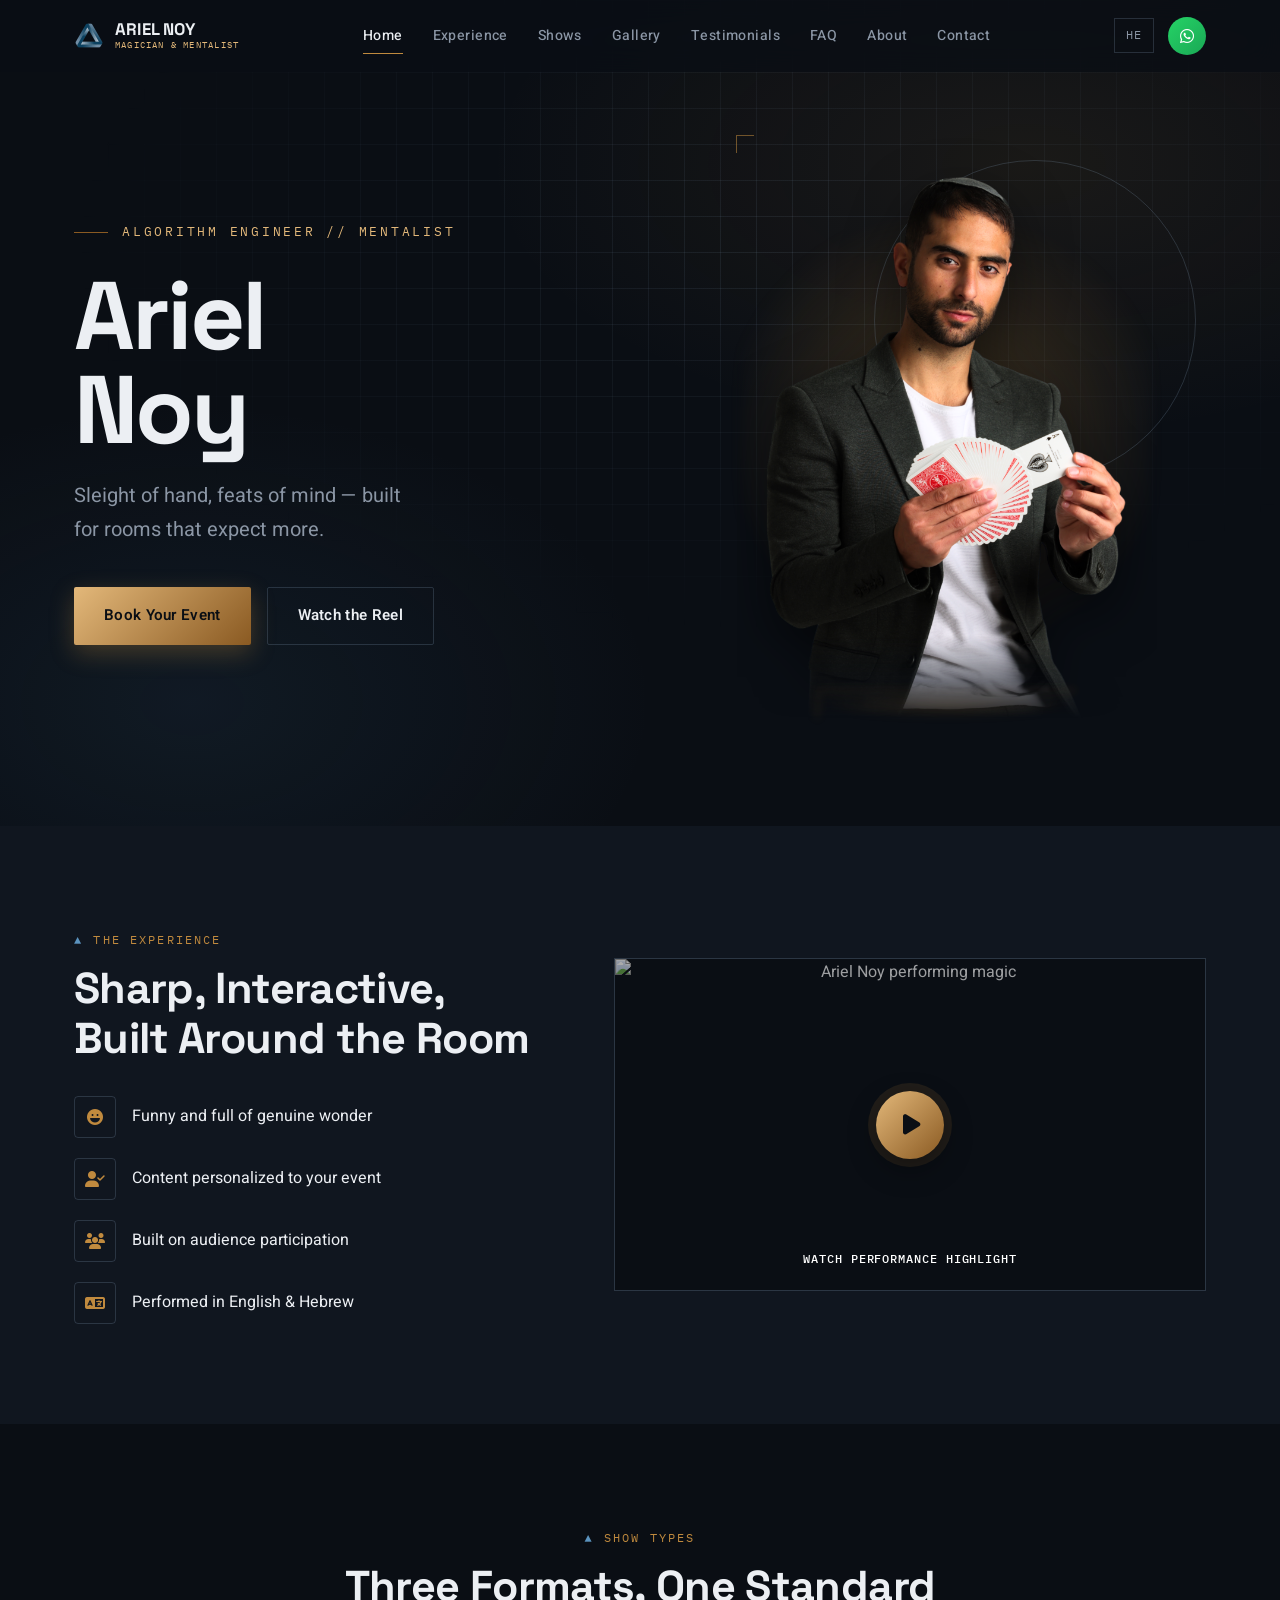
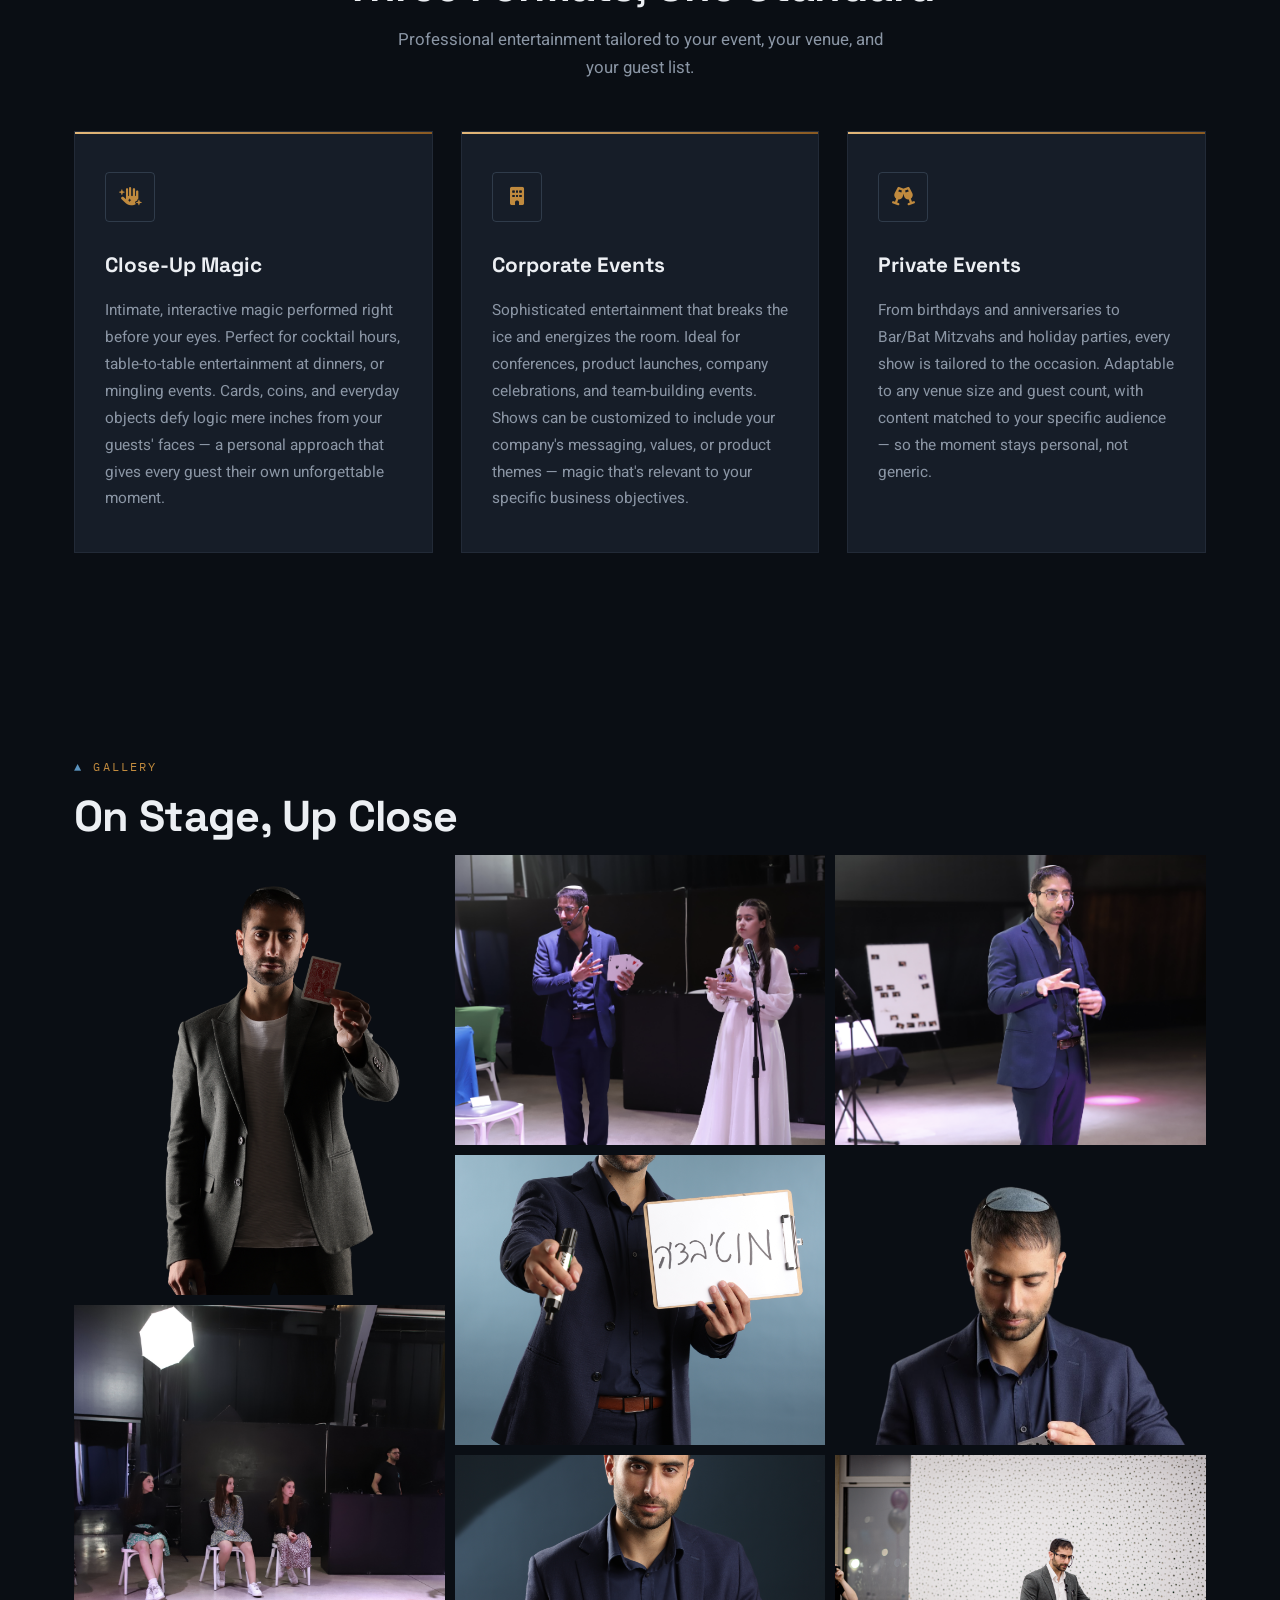
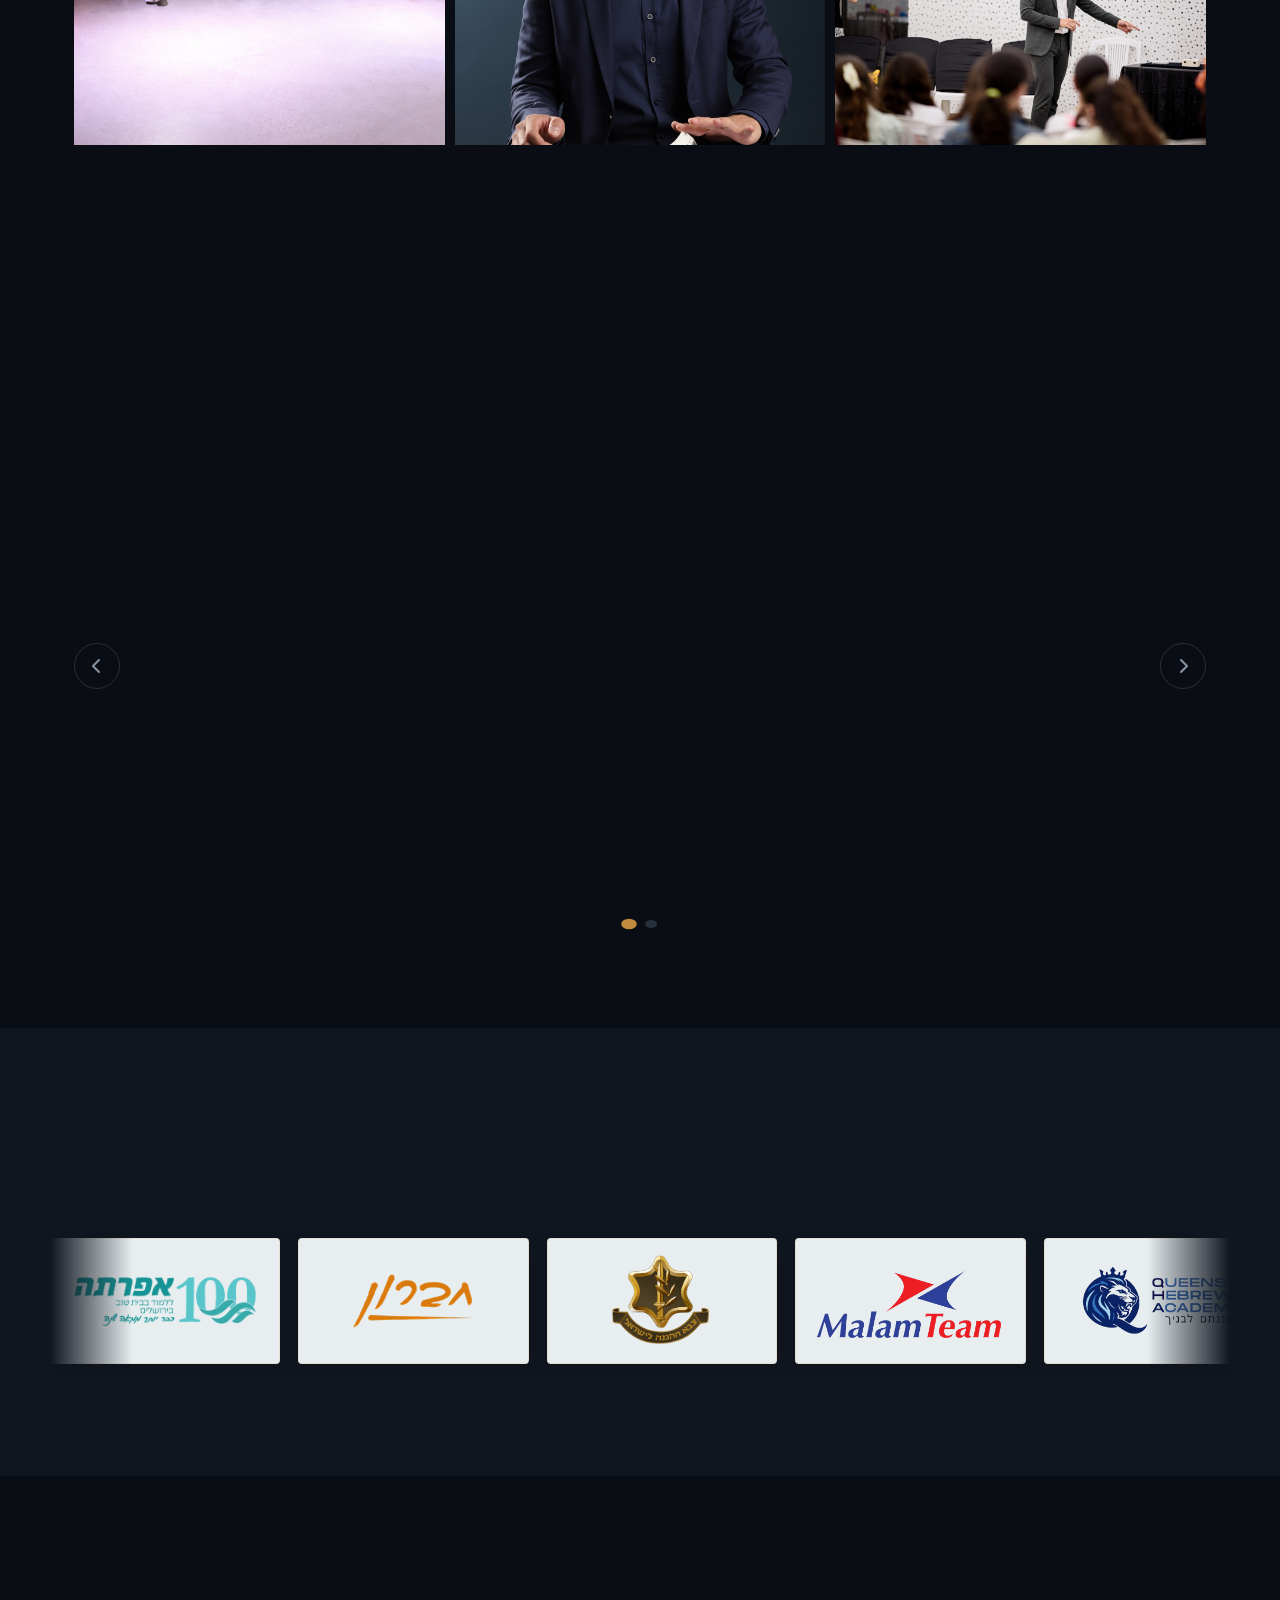
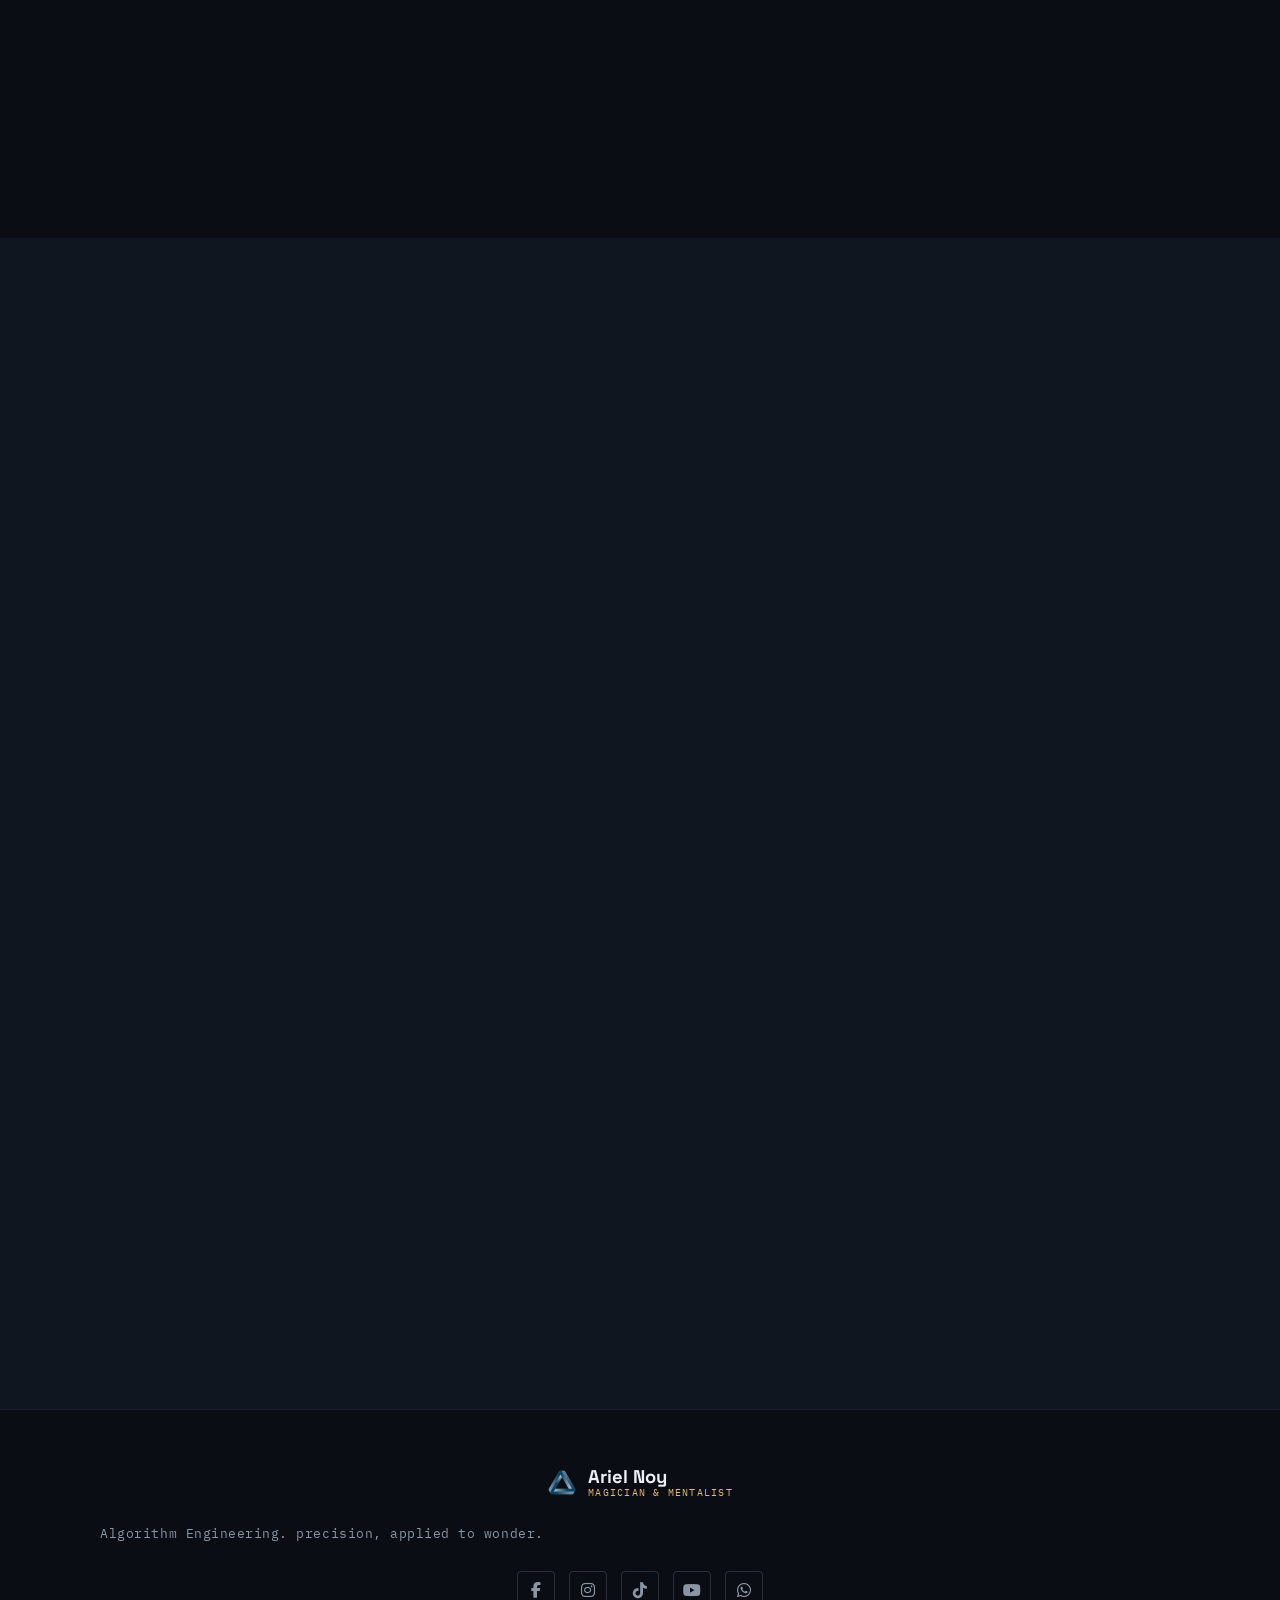
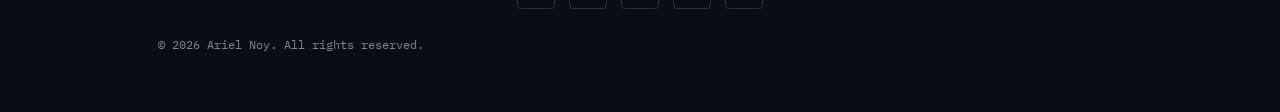
==== commit a886f8ff: "updated" ====
--- a/index.html
+++ b/index.html
@@ -125,13 +125,11 @@
 
                 <div class="experience-video" data-reveal>
                     <div class="video-wrapper">
-                        <iframe
-                            src="https://www.youtube.com/embed/vUmVnduBFHs"
-                            title="Ariel Noy – Magic Performance Highlight"
-                            frameborder="0"
-                            allow="accelerometer; autoplay; clipboard-write; encrypted-media; gyroscope; picture-in-picture"
-                            allowfullscreen loading="lazy">
-                        </iframe>
+                        <button class="video-launch" type="button" data-video-id="vUmVnduBFHs" data-video-title="Ariel Noy – Magic Performance Highlight">
+                            <img src="https://i.ytimg.com/vi/vUmVnduBFHs/hqdefault.jpg" alt="Ariel Noy performing magic" loading="lazy">
+                            <span class="video-launch__play" aria-hidden="true"><i class="fas fa-play"></i></span>
+                            <span class="video-launch__label">Watch performance highlight</span>
+                        </button>
                     </div>
                 </div>
             </div>
@@ -149,8 +147,6 @@
 
             <div class="shows-carousel-viewport">
                 <div class="shows-grid" id="showsGrid" data-reveal>
-                </div>
-            </div>
                 <article class="show-card">
                     <div class="show-card-accent"></div>
                     <div class="show-card-icon"><i class="fas fa-hand-sparkles"></i></div>
@@ -171,6 +167,7 @@
                     <h3 class="show-card-title">Private Events</h3>
                     <p class="show-card-body">From birthdays and anniversaries to Bar/Bat Mitzvahs and holiday parties, every show is tailored to the occasion. Adaptable to any venue size and guest count, with content matched to your specific audience — so the moment stays personal, not generic.</p>
                 </article>
+                </div>
             </div>
 
             <div class="carousel-dots" id="showsDots" aria-label="Show navigation">
@@ -287,6 +284,16 @@
                             </footer>
                         </blockquote>
 
+                        <!-- Placeholder testimonial — replace with verified client feedback before publishing. -->
+                        <blockquote class="testimonial-card">
+                            <i class="fas fa-quote-left testimonial-quote" aria-hidden="true"></i>
+                            <p>"[Placeholder testimonial] From planning through the final moment of the event, the experience felt effortless and personal. The performance brought our guests together and gave the evening an energy everyone enjoyed."</p>
+                            <footer class="testimonial-author">
+                                <strong>Placeholder Client</strong>
+                                <span>Event Host — replace before publishing</span>
+                            </footer>
+                        </blockquote>
+
                     </div>
                 </div>
 
@@ -306,22 +313,26 @@
                 <p class="eyebrow" style="justify-content:center"><span class="mark">▲</span> Trusted By</p>
                 <h2 class="section-title">On the Guest List At</h2>
             </div>
-            <ul class="clients-grid" data-reveal>
-                <li class="client-item"><span>Google</span></li>
-                <li class="client-item"><span>Microsoft</span></li>
-                <li class="client-item"><span>Intel</span></li>
-                <li class="client-item"><span>Amazon</span></li>
-                <li class="client-item"><span>Facebook</span></li>
-                <li class="client-item"><span>Wix</span></li>
-                <li class="client-item"><span>Mobileye</span></li>
-                <li class="client-item"><span>Google</span></li>
-                <li class="client-item"><span>Microsoft</span></li>
-                <li class="client-item"><span>Intel</span></li>
-                <li class="client-item"><span>Amazon</span></li>
-                <li class="client-item"><span>Facebook</span></li>
-                <li class="client-item"><span>Wix</span></li>
-                <li class="client-item"><span>Mobileye</span></li>
-            </ul>
+            <div class="clients-marquee" role="region" aria-label="Organizations Ariel has performed for">
+                <div class="clients-track">
+                    <ul class="clients-group">
+                        <li class="client-item"><img class="client-logo client-logo--efrata" src="logos/removeBG/efrata.png" alt="Efrata" loading="lazy"></li>
+                        <li class="client-item"><img class="client-logo client-logo--hevron" src="logos/removeBG/hevron.png" alt="Hevron Yeshiva" loading="lazy"></li>
+                        <li class="client-item"><img class="client-logo client-logo--idf" src="logos/removeBG/idf.png" alt="Israel Defense Forces" loading="lazy"></li>
+                        <li class="client-item"><img class="client-logo client-logo--malam" src="logos/removeBG/malam-team.png" alt="MalamTeam" loading="lazy"></li>
+                        <li class="client-item"><img class="client-logo client-logo--queens" src="logos/removeBG/queenHebrew2.png" alt="Queens Hebrew Academy" loading="lazy"></li>
+                        <li class="client-item"><img class="client-logo client-logo--yiot" src="logos/removeBG/yiot.png" alt="Young Israel of Tenafly" loading="lazy"></li>
+                    </ul>
+                    <ul class="clients-group" aria-hidden="true">
+                        <li class="client-item"><img class="client-logo client-logo--efrata" src="logos/removeBG/efrata.png" alt="" loading="lazy"></li>
+                        <li class="client-item"><img class="client-logo client-logo--hevron" src="logos/removeBG/hevron.png" alt="" loading="lazy"></li>
+                        <li class="client-item"><img class="client-logo client-logo--idf" src="logos/removeBG/idf.png" alt="" loading="lazy"></li>
+                        <li class="client-item"><img class="client-logo client-logo--malam" src="logos/removeBG/malam-team.png" alt="" loading="lazy"></li>
+                        <li class="client-item"><img class="client-logo client-logo--queens" src="logos/removeBG/queenHebrew2.png" alt="" loading="lazy"></li>
+                        <li class="client-item"><img class="client-logo client-logo--yiot" src="logos/removeBG/yiot.png" alt="" loading="lazy"></li>
+                    </ul>
+                </div>
+            </div>
         </div>
     </section>
 
@@ -596,8 +607,8 @@
                     <div class="form-row"><div class="form-group"><label for="eventDate">Event Date (optional)</label><input type="date" id="eventDate" name="eventDate"></div><div class="form-group"><label for="eventLocation">City / Venue (optional)</label><input type="text" id="eventLocation" name="eventLocation" maxlength="250"></div></div>
 <div class="form-group"><label for="guestCount">Guests (optional)</label><input type="number" id="guestCount" name="guestCount" min="1" max="100000" step="1"></div>
 <div class="form-group form-group--full">
-                        <label for="message">Tell me about your event <abbr title="required">*</abbr></label>
-                        <textarea id="message" name="message" maxlength="5000" rows="6" placeholder="Date, location, number of guests, and any special requests…" required></textarea>
+                        <label for="message">Tell me about your event (optional)</label>
+                        <textarea id="message" name="message" maxlength="5000" rows="6" placeholder="Any details or special requests you'd like to share…"></textarea>
                     </div>
 
                     <div class="cf-turnstile" data-sitekey="0x4AAAAAAFNABQQiM51BgqJB" data-action="lead" data-size="flexible" data-language="en" style="margin-block:16px;max-width:100%;"></div>
--- a/base.css
+++ b/base.css
@@ -492,7 +492,19 @@
     pointer-events: none;
     z-index: 1;
 }
-.video-wrapper iframe { position: absolute; inset: 0; width: 100%; height: 100%; }
+.video-launch { position: absolute; inset: 0; z-index: 2; display: grid; place-items: center; width: 100%; height: 100%; padding: 0; overflow: hidden; color: var(--ink); background: var(--stage); }
+.video-launch > img { position: absolute; inset: 0; width: 100%; height: 100%; object-fit: cover; filter: saturate(0.76) brightness(0.70); transition: transform 0.5s var(--ease), filter 0.5s var(--ease); }
+.video-launch::after { content: ""; position: absolute; inset: 0; background: linear-gradient(180deg, rgba(10,14,20,0.04), rgba(10,14,20,0.50)); }
+.video-launch__play { position: relative; z-index: 1; display: grid; place-items: center; width: 68px; height: 68px; font-size: 1.45rem; padding-inline-start: 3px; color: var(--stage); background: var(--grad-gold); border-radius: 50%; box-shadow: 0 10px 28px rgba(0,0,0,0.36), 0 0 0 8px rgba(192,138,62,0.12); transition: transform 0.3s var(--ease), box-shadow 0.3s var(--ease); }
+.video-launch__label { position: absolute; z-index: 1; inset-block-end: 22px; inset-inline: 18px; color: #fff; font-family: var(--font-mono); font-size: 0.72rem; font-weight: 500; letter-spacing: 0.08em; text-transform: uppercase; }
+.video-launch:focus-visible { outline: 2px solid var(--gold-soft); outline-offset: -5px; }
+.video-modal { position: fixed; inset: 0; z-index: 11000; display: grid; place-items: center; padding: clamp(20px, 5vw, 64px); background: rgba(4, 8, 13, 0.82); backdrop-filter: blur(10px); animation: videoModalFadeIn 0.25s var(--ease) both; }
+.video-modal__dialog { position: relative; width: min(960px, 100%); aspect-ratio: 16 / 9; overflow: hidden; background: #000; border: 1px solid rgba(227,184,122,0.42); box-shadow: 0 28px 90px rgba(0,0,0,0.60); animation: videoModalRise 0.35s var(--ease) both; }
+.video-modal__frame { position: absolute; inset: 0; width: 100%; height: 100%; border: 0; }
+.video-modal__close { position: absolute; z-index: 1; inset-block-start: 12px; inset-inline-end: 12px; display: grid; place-items: center; width: 40px; height: 40px; color: var(--ink); background: rgba(10,14,20,0.82); border: 1px solid rgba(236,239,243,0.35); border-radius: 50%; transition: background 0.25s var(--ease), color 0.25s var(--ease), transform 0.25s var(--ease); }
+.video-modal__close:hover, .video-modal__close:focus-visible { color: var(--stage); background: var(--gold-soft); transform: scale(1.06); }
+@keyframes videoModalFadeIn { from { opacity: 0; } to { opacity: 1; } }
+@keyframes videoModalRise { from { opacity: 0; transform: translateY(14px) scale(0.97); } to { opacity: 1; transform: translateY(0) scale(1); } }
 
 /* ============================================================
    8. SHOWS
@@ -584,6 +596,11 @@
     flex: 0 0 calc(100% / 3);
     padding: 6px 22px;
 }
+/* The track must retain LTR flex mechanics so the shared translateX()
+   carousel logic advances correctly on the Hebrew (RTL) page. Cards
+   immediately restore RTL text flow below. */
+html[dir="rtl"] .testimonials-track { direction: ltr; }
+html[dir="rtl"] .testimonial-card { direction: rtl; text-align: right; }
 .testimonial-quote { color: var(--wine-soft); font-size: 1.6rem; display: block; margin-block-end: 18px; }
 .testimonial-card p { color: var(--ink); font-size: 1rem; line-height: 1.8; margin-block-end: 22px; max-width: none; }
 .testimonial-author { display: flex; flex-direction: column; gap: 3px; padding-block-start: 16px; border-block-start: 1px solid var(--line); }
@@ -605,31 +622,26 @@
 .carousel-indicators .carousel-dot { display: block; }
 
 /* ============================================================
-   11. CLIENTS
-   (.client-item :hover label color lives in desktop.css)
-   ============================================================ */
-.clients-section { background: var(--stage-raised); }
-.clients-grid {
-    display: flex;
-    flex-wrap: wrap;
-    justify-content: center;
-    gap: 0;
-    border-top: 1px solid var(--line);
-}
-.client-item {
-    flex: 1 1 160px;
-    text-align: center;
-    padding-block: 28px;
-    border-inline-end: 1px solid var(--line);
-    border-block-end: 1px solid var(--line);
-}
-.client-item span {
-    font-family: var(--font-display);
-    font-weight: 600;
-    font-size: 1.1rem;
-    color: var(--ink-faint);
-    letter-spacing: 0.02em;
-    transition: color 0.3s var(--ease);
+   11. CLIENTS — seamless logo marquee
+   ============================================================ */
+.clients-section { background: var(--stage-raised); overflow: hidden; }
+.clients-marquee { position: relative; overflow: hidden; margin-inline: -24px; padding-block: 8px 12px; -webkit-mask-image: linear-gradient(90deg, transparent, #000 7%, #000 93%, transparent); mask-image: linear-gradient(90deg, transparent, #000 7%, #000 93%, transparent); }
+.clients-track { display: flex; direction: ltr; width: max-content; animation: clients-marquee 48s linear infinite; will-change: transform; }
+.clients-group { display: flex; flex: none; gap: 18px; padding-inline-end: 18px; }
+.client-item { display: grid; place-items: center; flex: 0 0 clamp(190px, 18vw, 244px); height: 126px; padding: 16px 20px; overflow: hidden; background: #E8EEF0; border: 1px solid rgba(192, 138, 62, 0.16); border-radius: 4px; box-shadow: 0 8px 22px rgba(0, 0, 0, 0.14); transition: transform 0.35s var(--ease), border-color 0.35s var(--ease), box-shadow 0.35s var(--ease); }
+.client-logo { display: block; width: 100%; height: 100%; max-width: 100%; max-height: 88px; object-fit: contain; transform: scale(var(--logo-scale, 1)); }
+.client-logo--efrata { --logo-scale: 1.08; }
+.client-logo--hevron  { --logo-scale: 1.04; }
+.client-logo--idf     { --logo-scale: 1.03; }
+.client-logo--malam   { --logo-scale: 1.06; }
+.client-logo--queens  { --logo-scale: 1.04; }
+.client-logo--yiot    { --logo-scale: 1.68; }
+@keyframes clients-marquee { to { transform: translateX(-50%); } }
+.clients-marquee:hover .clients-track, .clients-marquee:focus-within .clients-track { animation-play-state: paused; }
+@media (prefers-reduced-motion: reduce) {
+    .clients-marquee { overflow-x: auto; -webkit-mask-image: none; mask-image: none; }
+    .clients-track { animation: none; }
+    .clients-group[aria-hidden="true"] { display: none; }
 }
 
 /* ============================================================
@@ -937,3 +949,24 @@
         transform: none;
     }
 }
+
+
+/* Date field: light calendar control and brand-gold interaction */
+#eventDate {
+    color-scheme: dark;
+    transition: border-color 0.2s ease, box-shadow 0.2s ease;
+}
+
+#eventDate::-webkit-calendar-picker-indicator {
+    filter: brightness(0) invert(1);
+    opacity: 1;
+    cursor: pointer;
+    padding: 6px;
+}
+
+#eventDate:focus,
+#eventDate:active {
+    border-color: var(--gold);
+    box-shadow: 0 0 0 3px var(--gold-glow),
+                0 0 16px var(--gold-glow);
+}
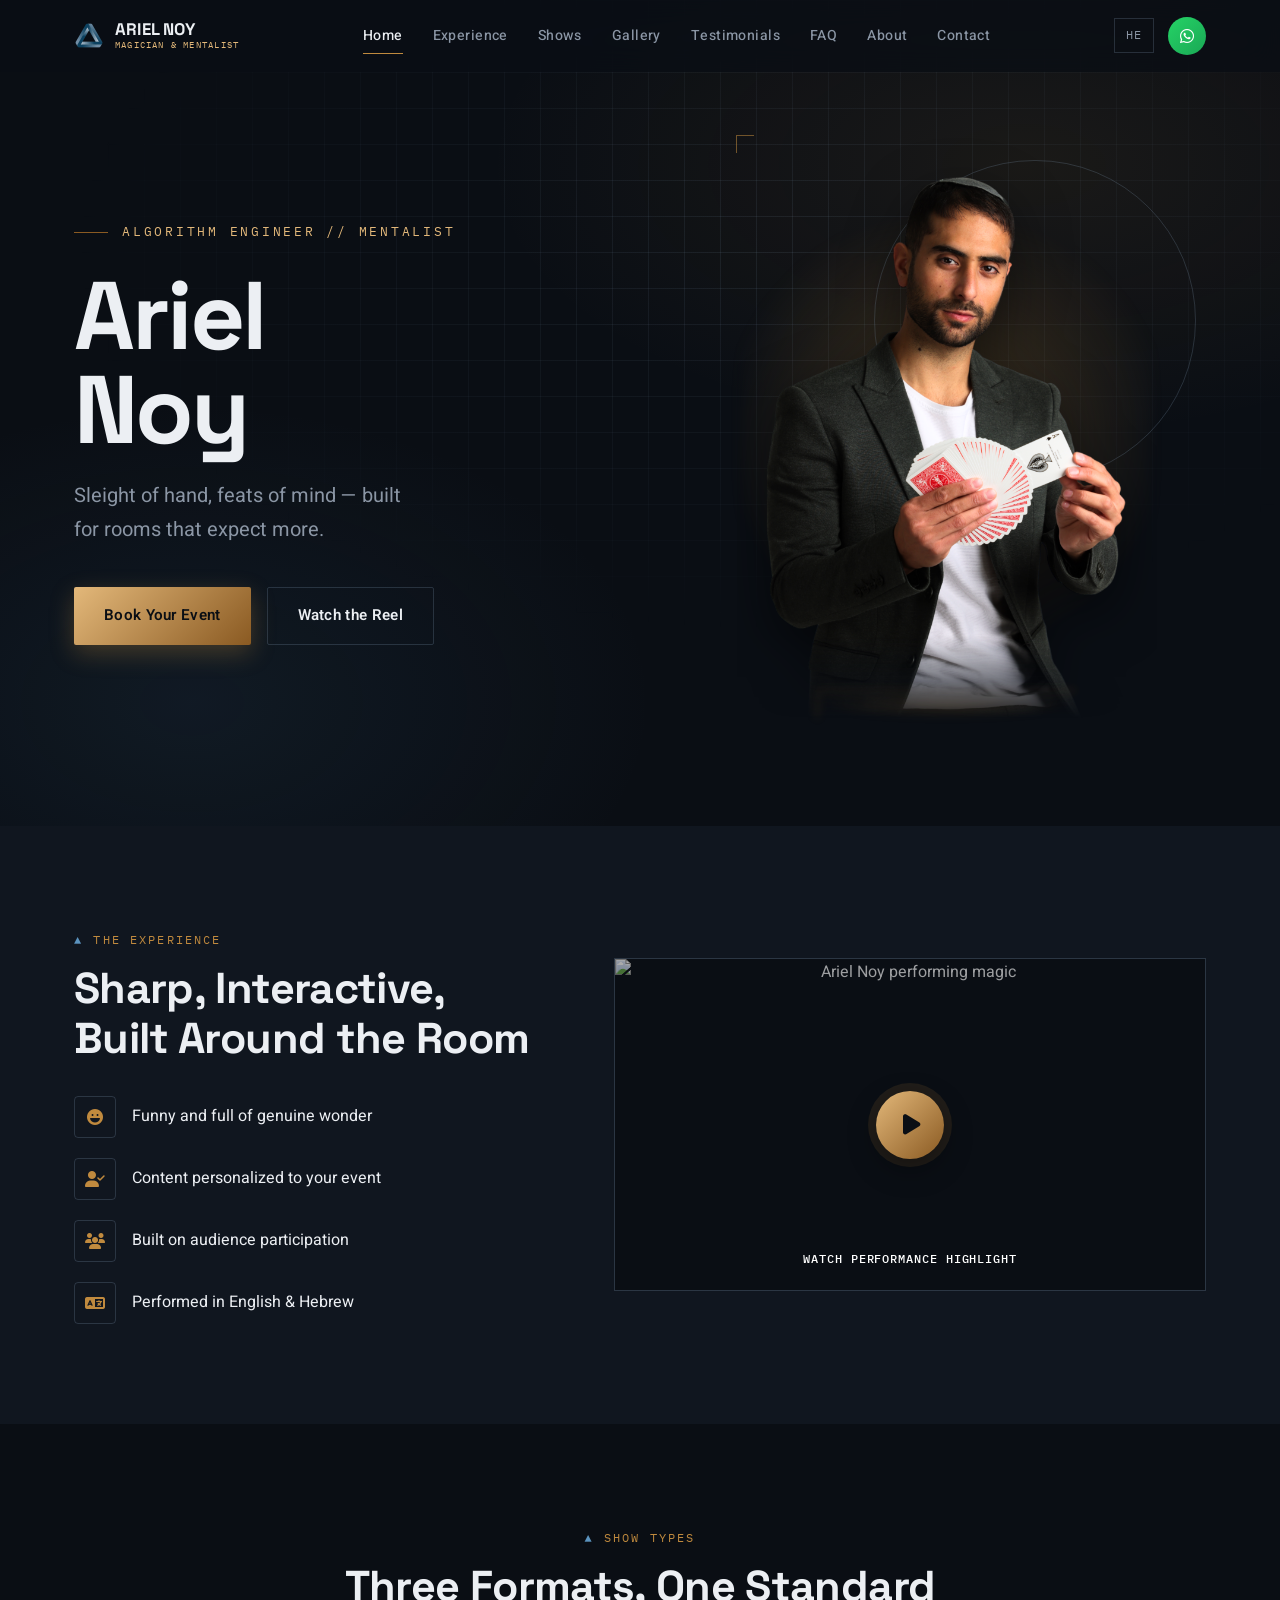
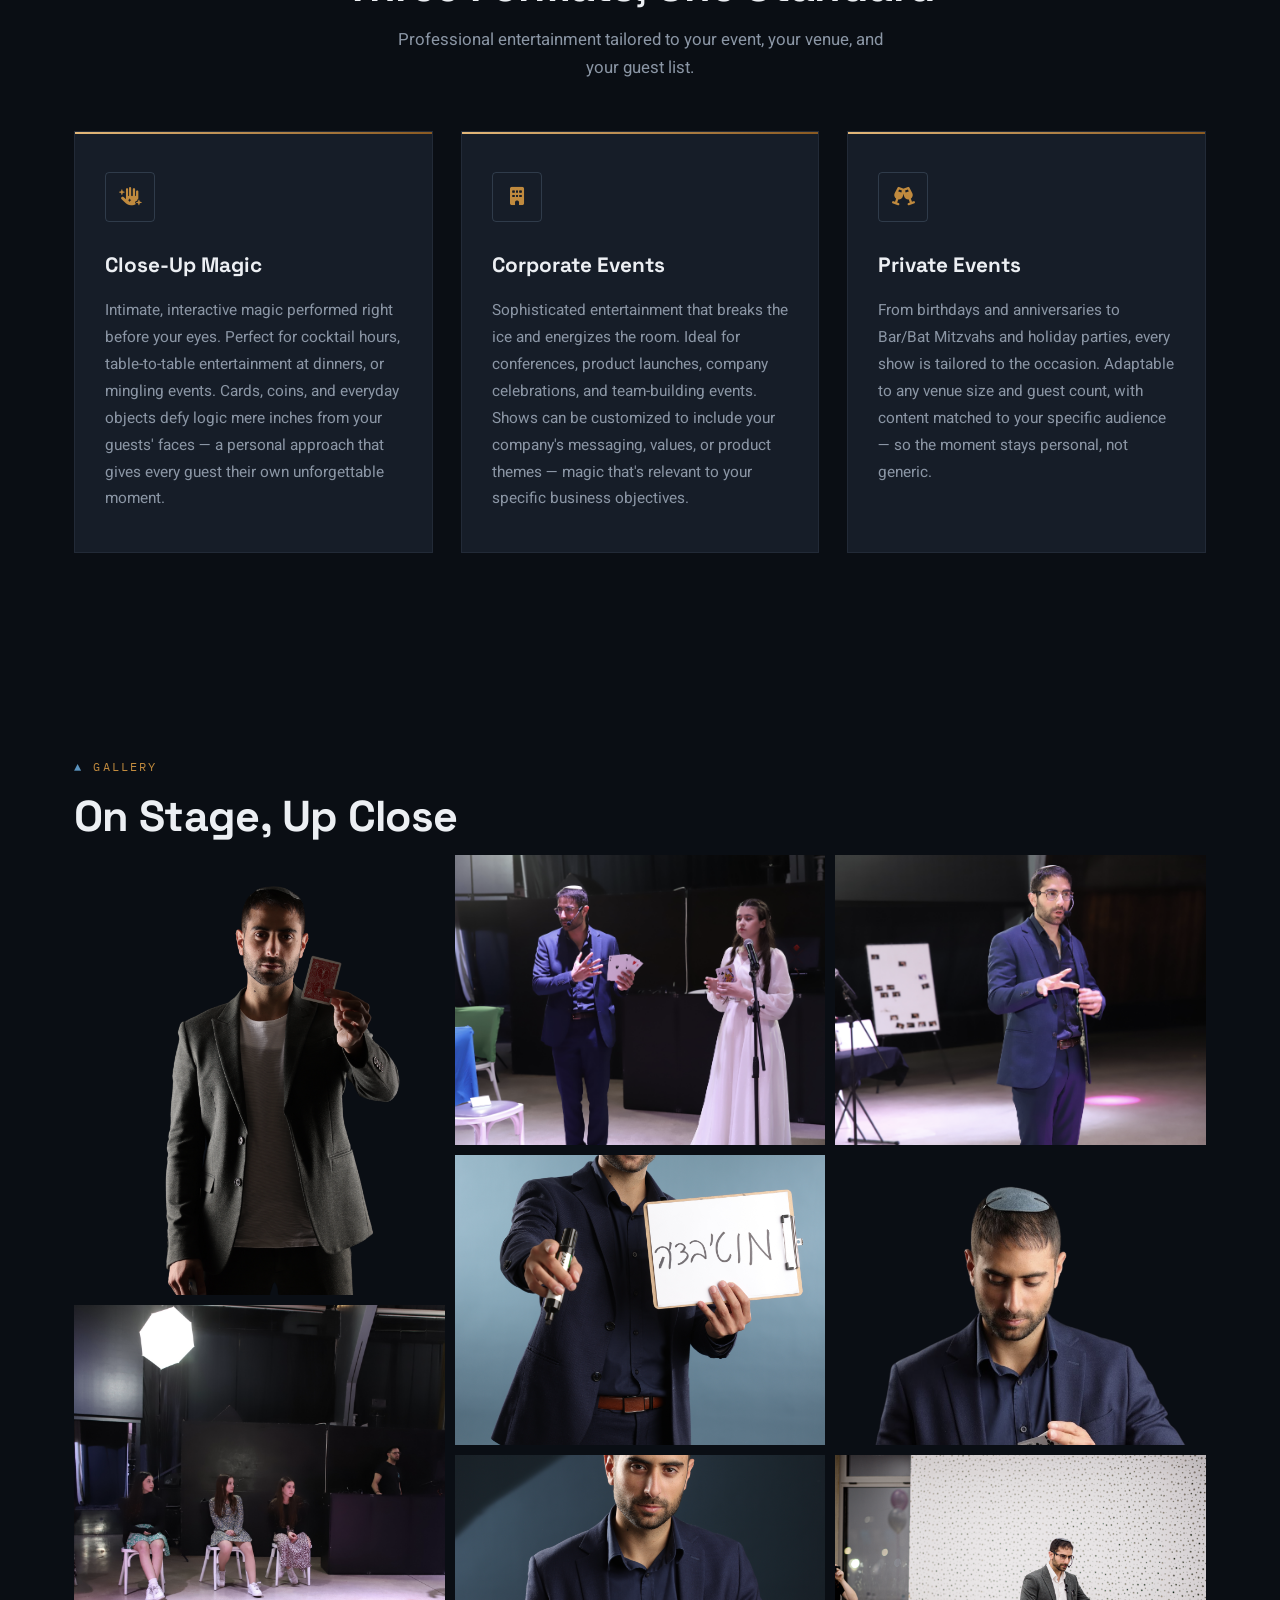
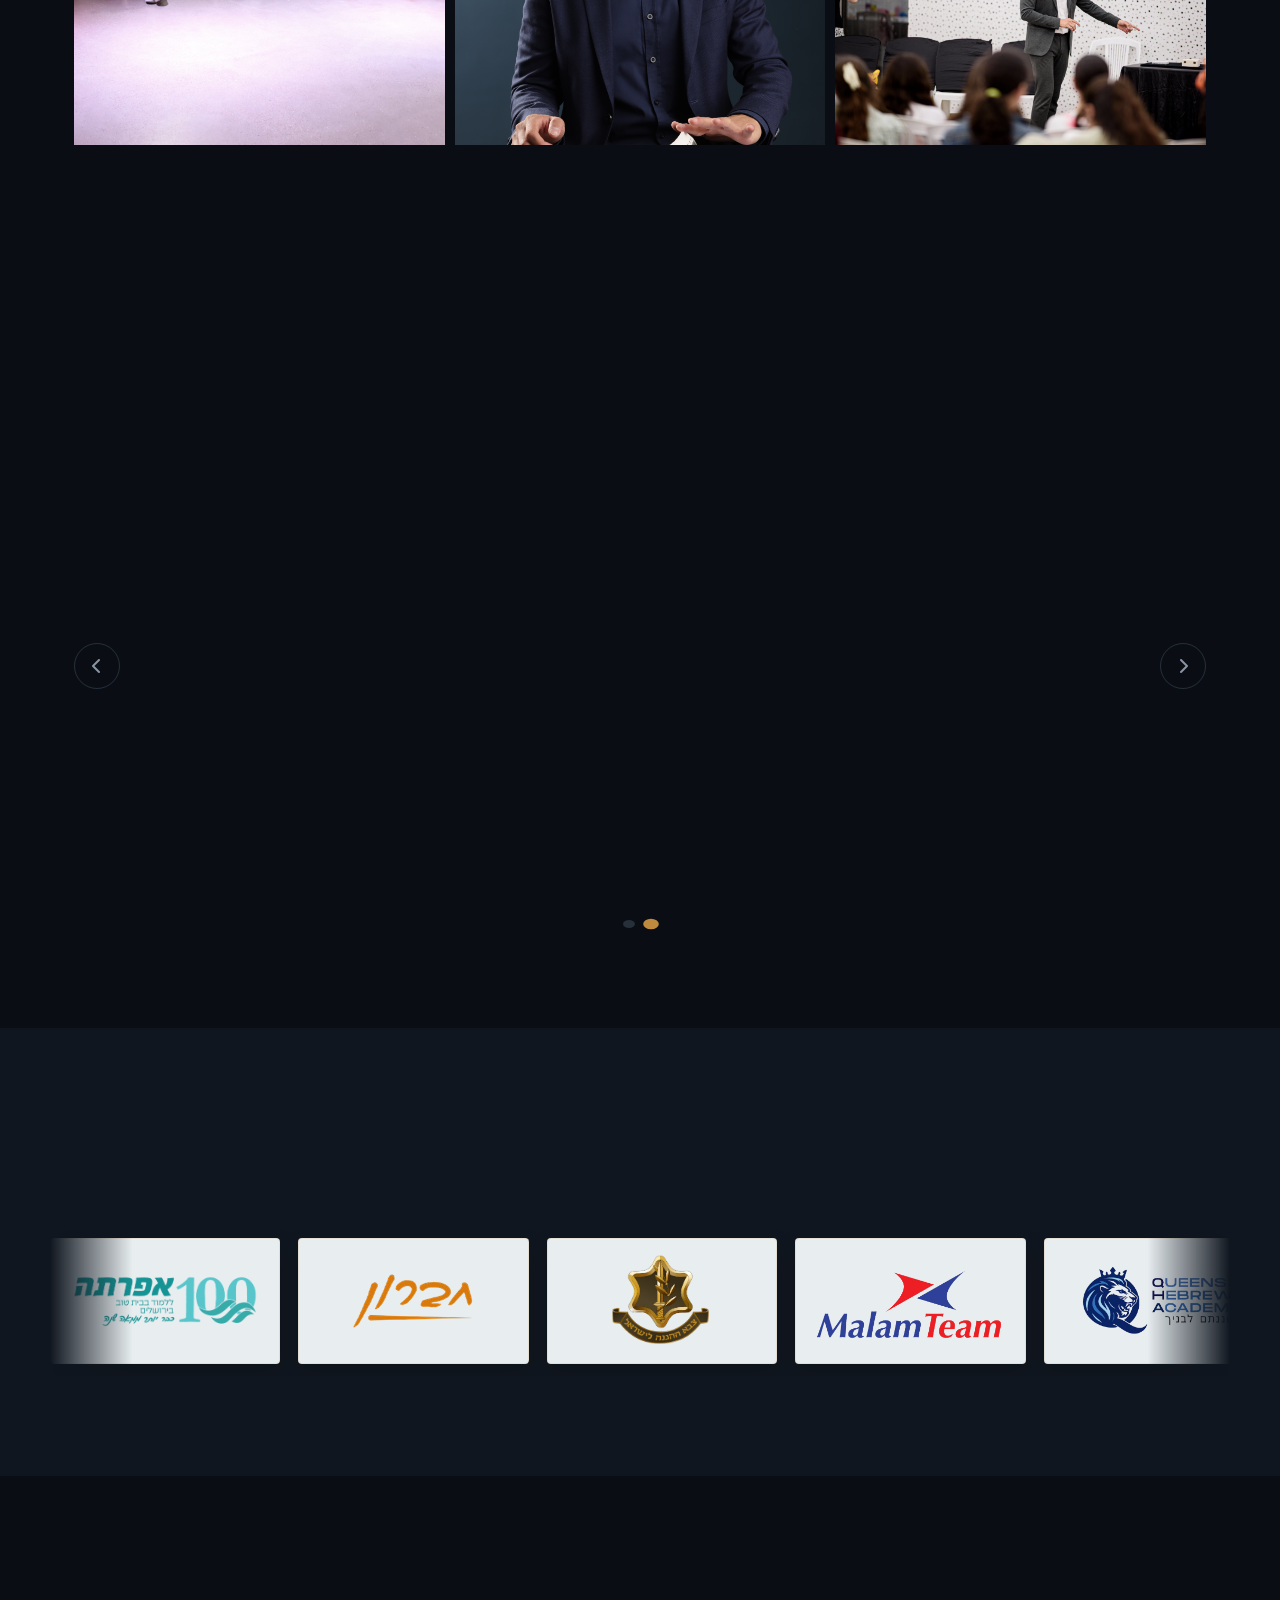
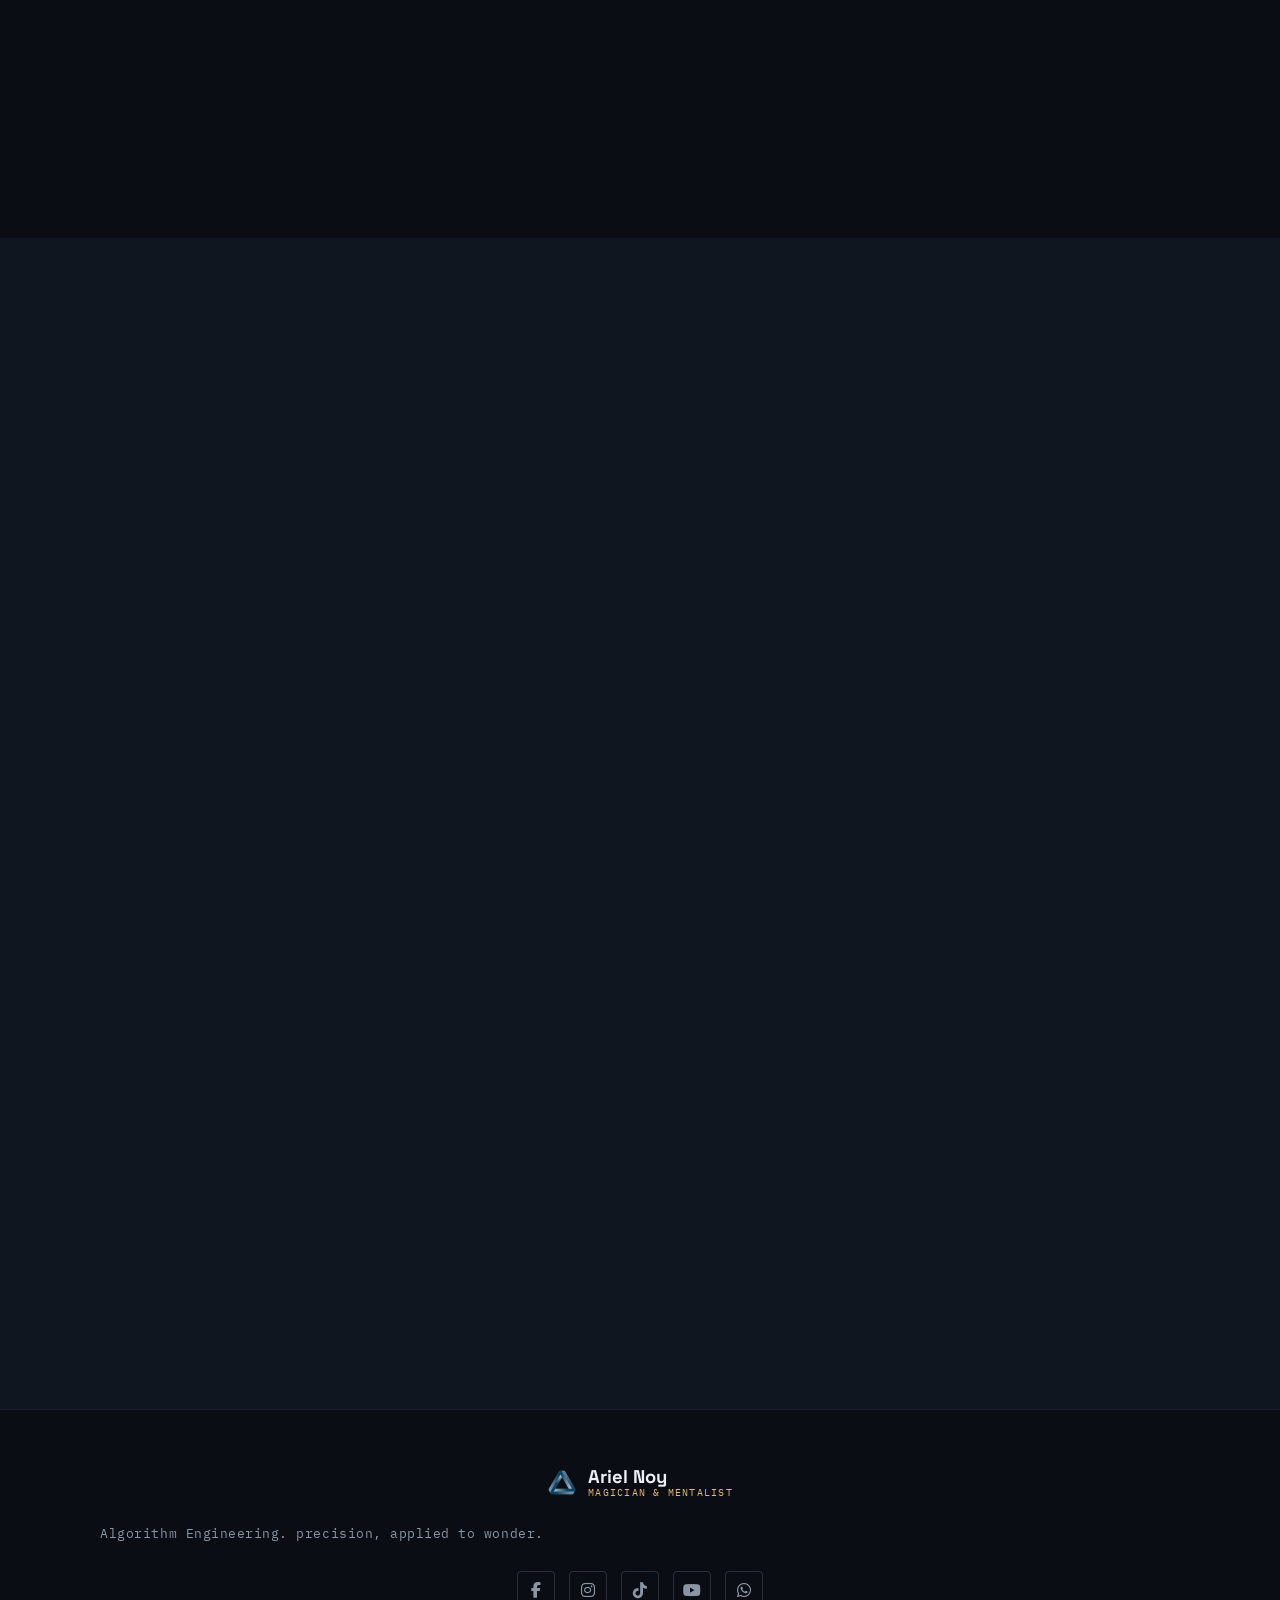
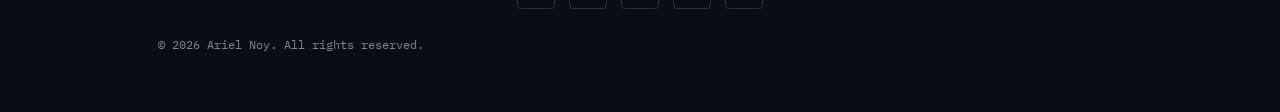
==== commit 31bf55fa: "updated" ====
--- a/index.html
+++ b/index.html
@@ -145,6 +145,10 @@
                 <p class="section-subtitle">Professional entertainment tailored to your event, your venue, and your guest list.</p>
             </div>
 
+            <div class="shows-carousel">
+            <button class="carousel-btn carousel-btn--prev" id="showsPrev" aria-label="Previous show">
+                <i class="fas fa-chevron-left"></i>
+            </button>
             <div class="shows-carousel-viewport">
                 <div class="shows-grid" id="showsGrid" data-reveal>
                 <article class="show-card">
@@ -168,6 +172,10 @@
                     <p class="show-card-body">From birthdays and anniversaries to Bar/Bat Mitzvahs and holiday parties, every show is tailored to the occasion. Adaptable to any venue size and guest count, with content matched to your specific audience — so the moment stays personal, not generic.</p>
                 </article>
                 </div>
+            </div>
+            <button class="carousel-btn carousel-btn--next" id="showsNext" aria-label="Next show">
+                <i class="fas fa-chevron-right"></i>
+            </button>
             </div>
 
             <div class="carousel-dots" id="showsDots" aria-label="Show navigation">
--- a/base.css
+++ b/base.css
@@ -546,6 +546,7 @@
 .show-card-body { color: var(--ink-muted); font-size: 0.96rem; line-height: 1.75; }
 
 .carousel-dots { display: none; justify-content: center; gap: 10px; margin-block-start: 30px; }
+.shows-carousel .carousel-btn { display: none; }
 .carousel-dot { width: 8px; height: 8px; border-radius: 50%; background: var(--line-strong); transition: background 0.25s var(--ease), transform 0.25s var(--ease); }
 .carousel-dot.active { background: var(--gold); transform: scale(1.3); }
 
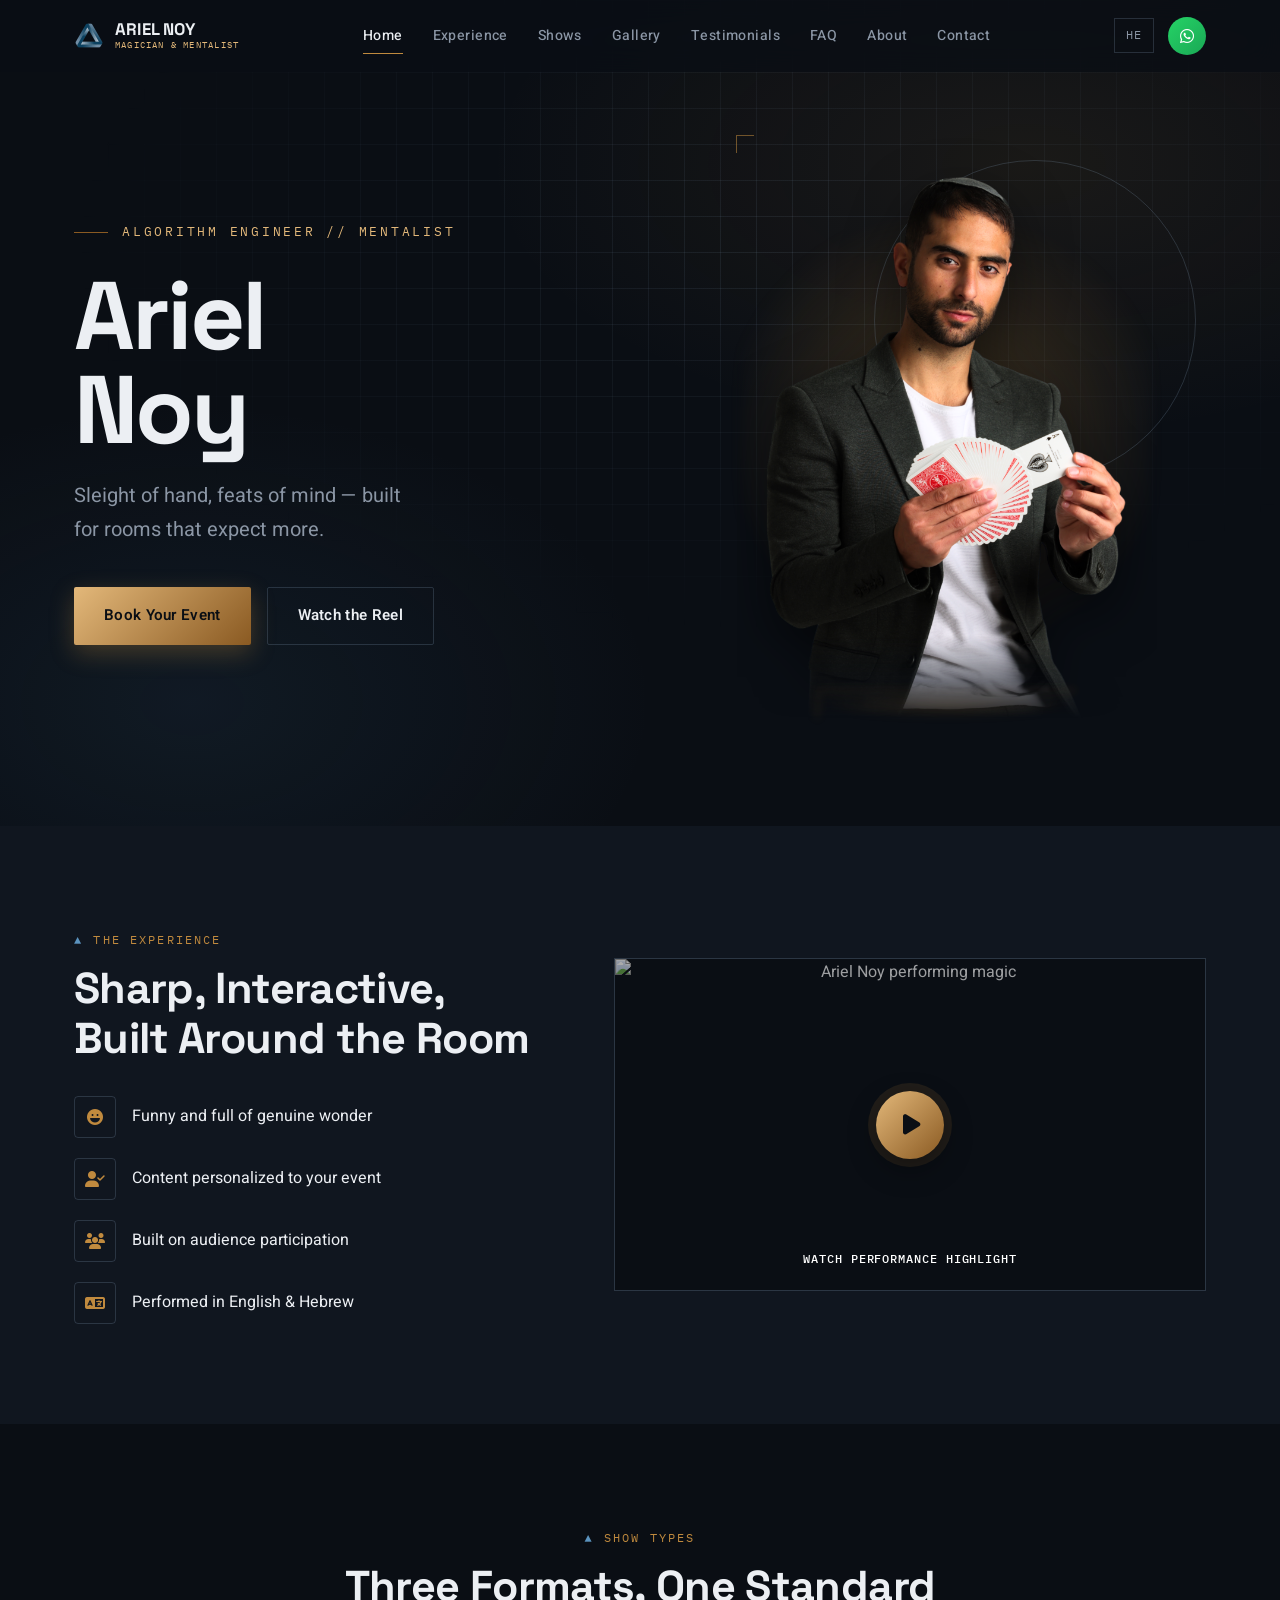
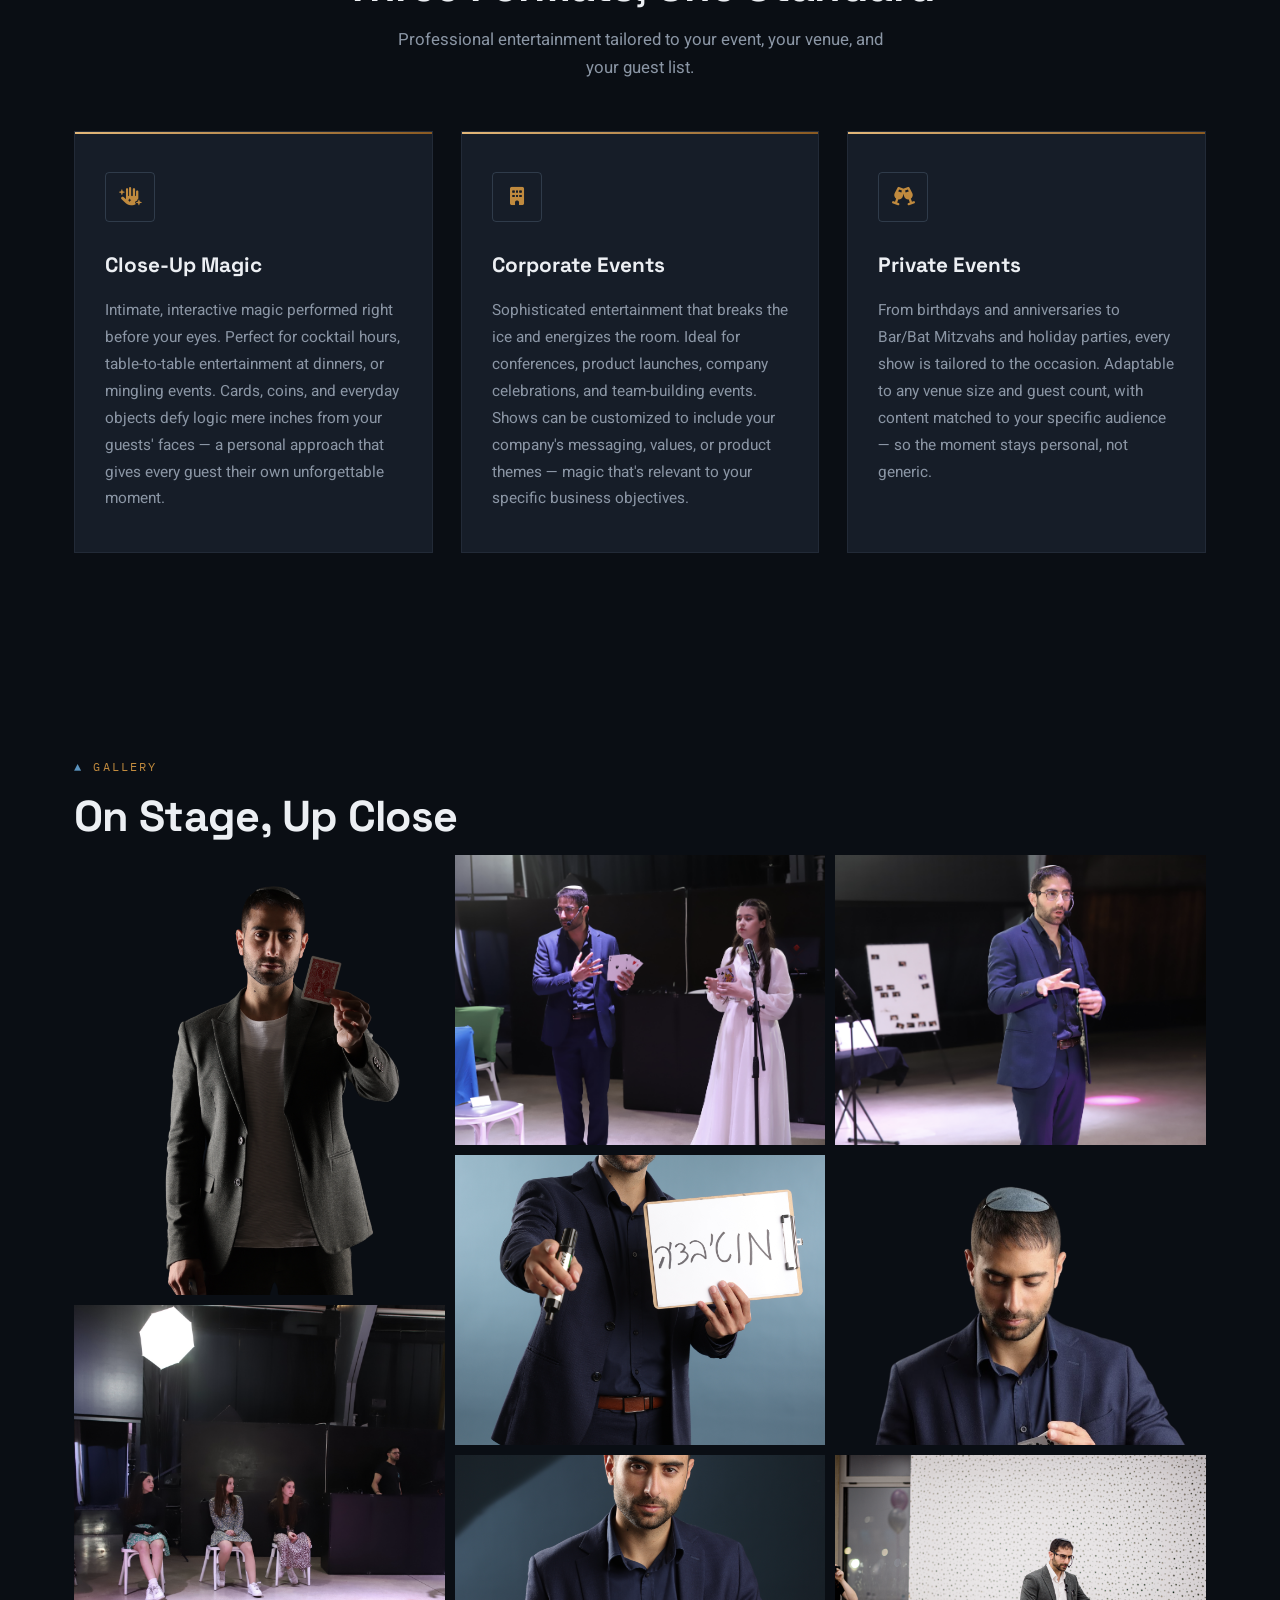
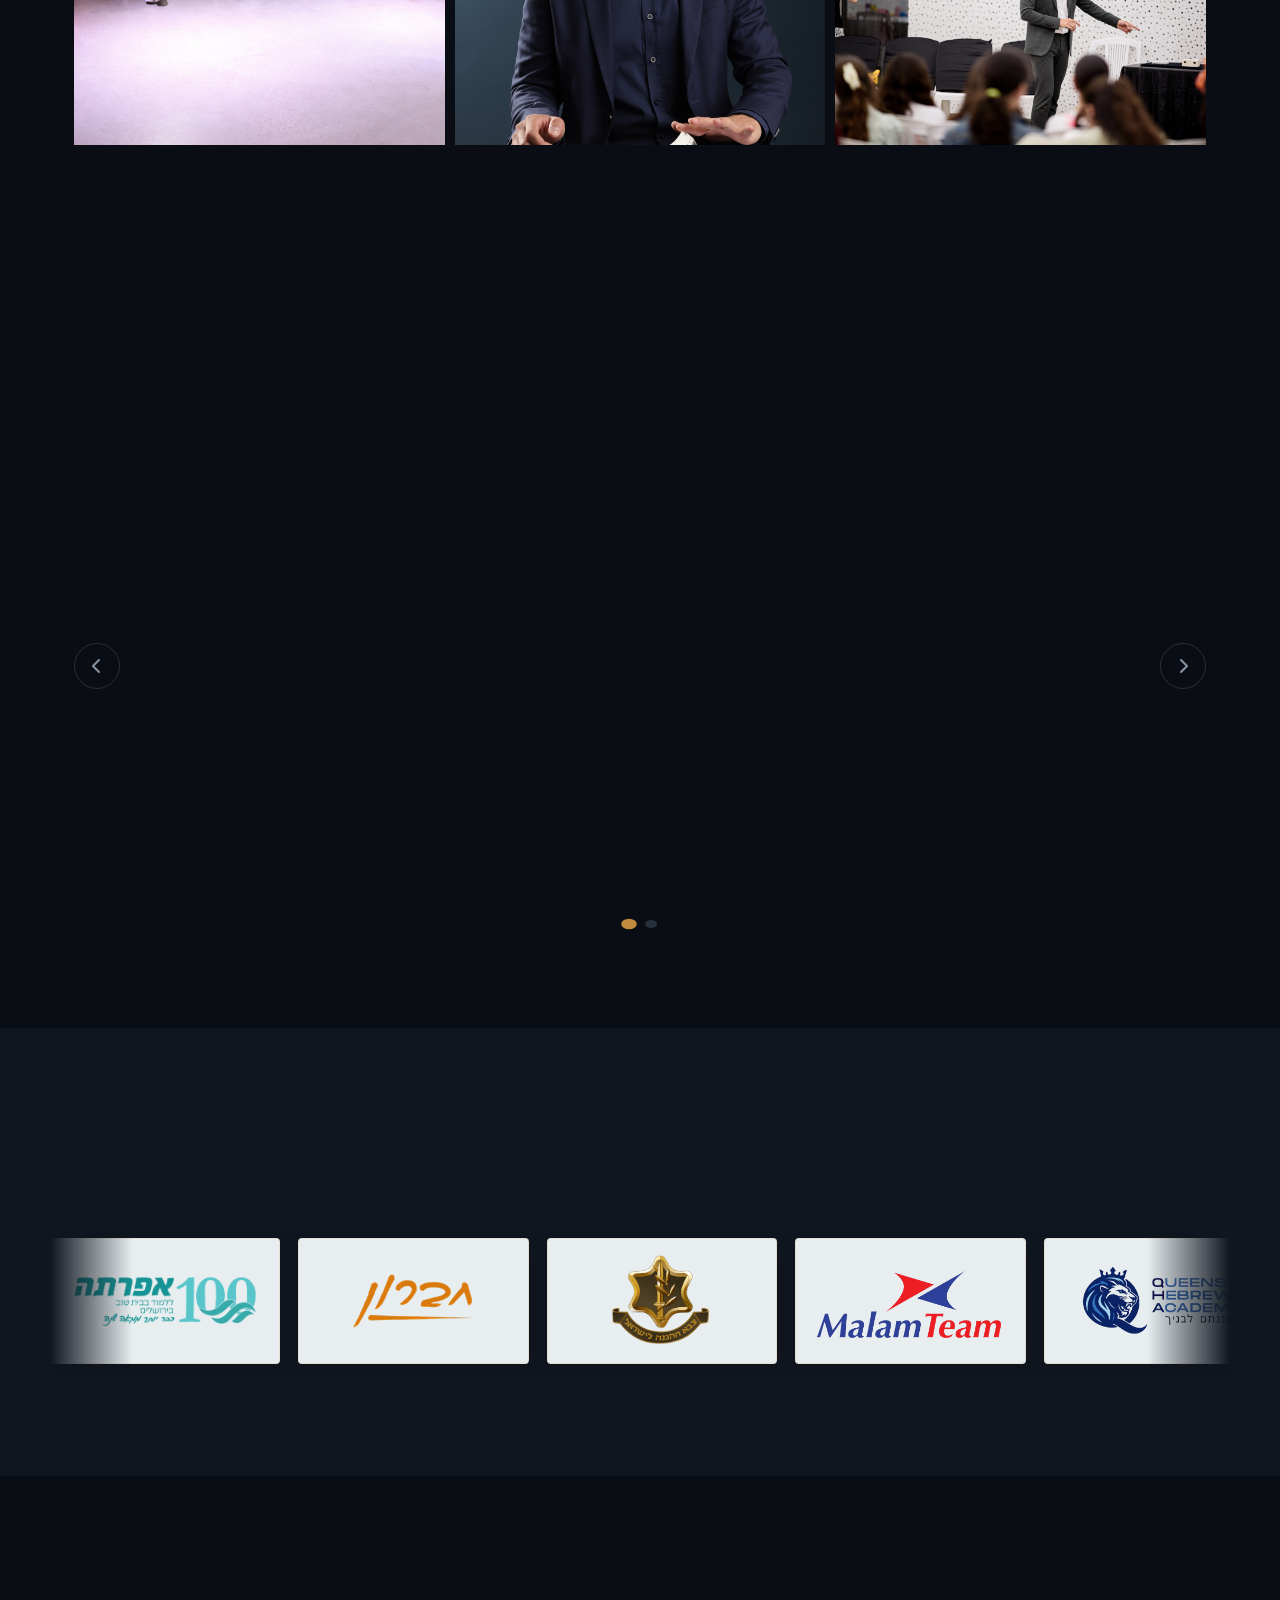
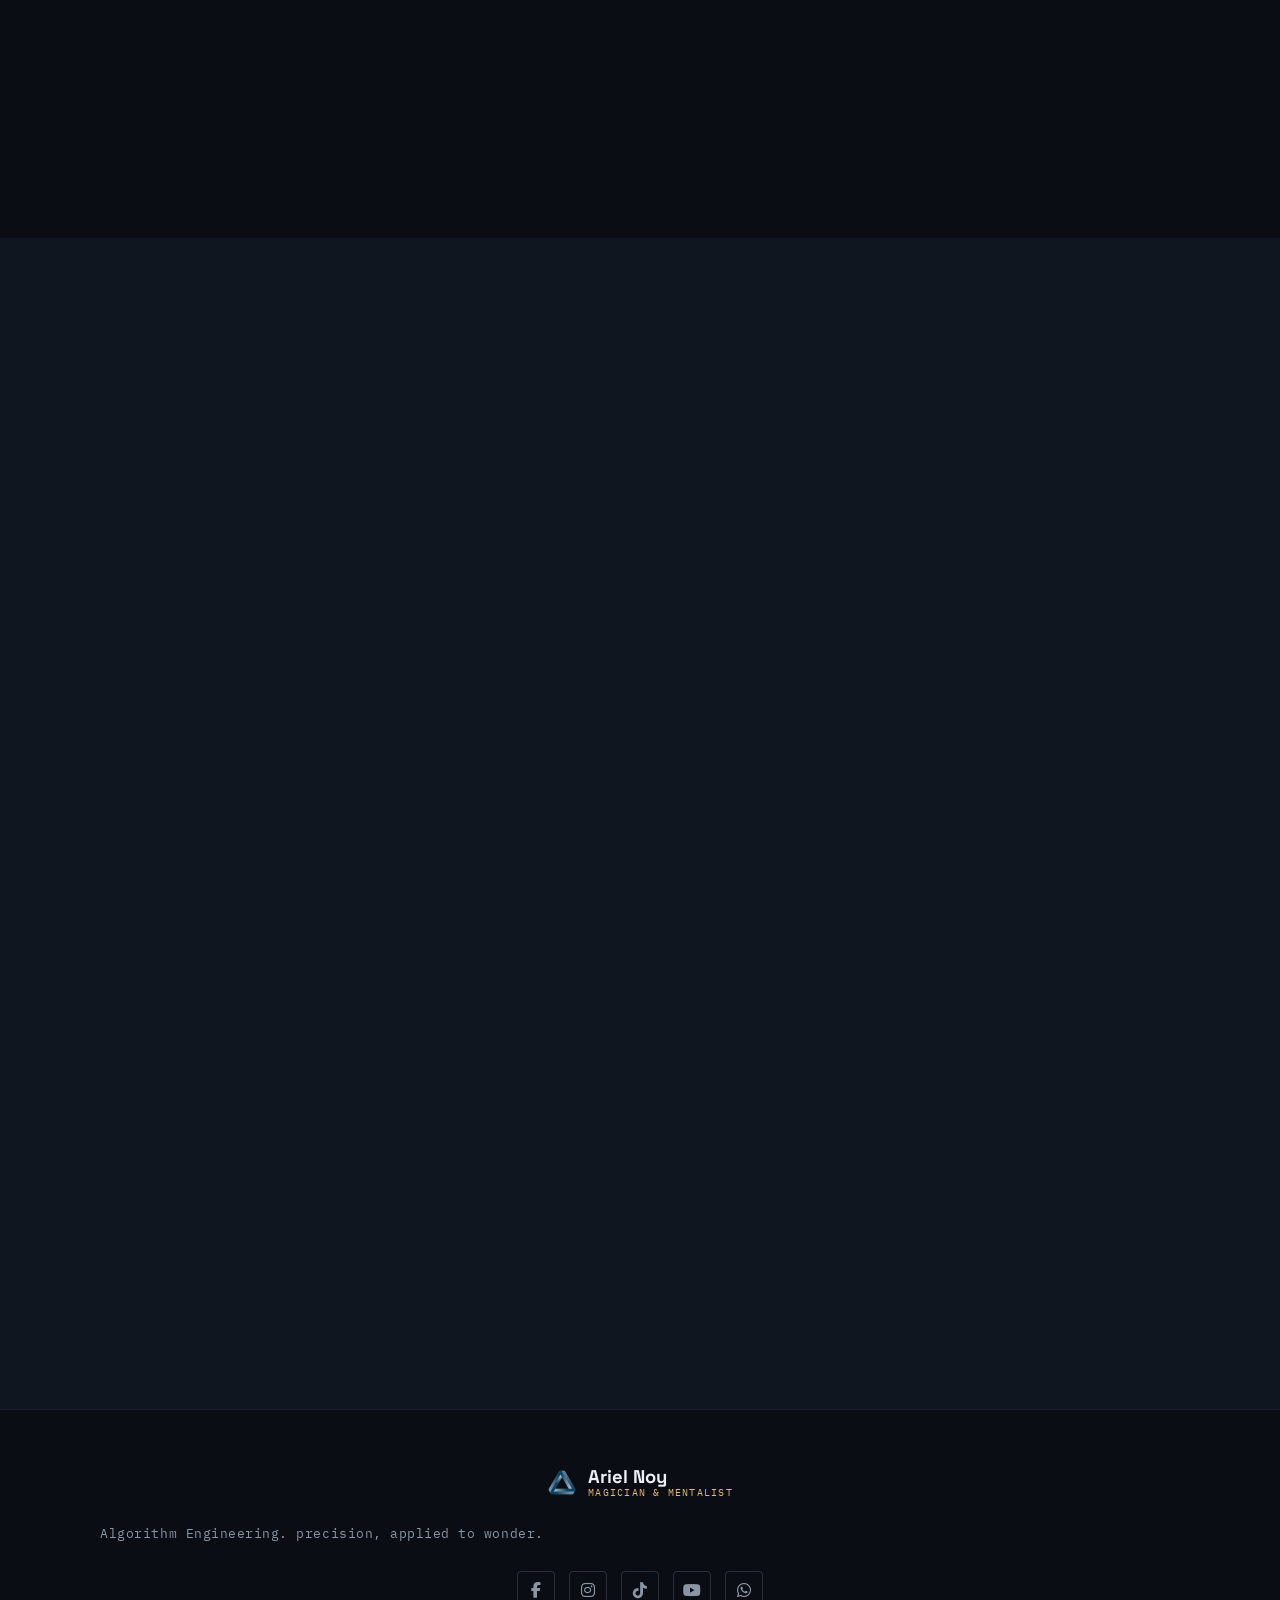
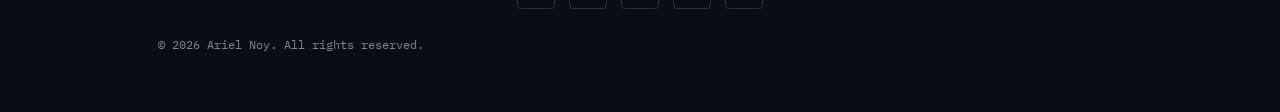
==== commit 7bc98bab: "updated" ====
--- a/index.html
+++ b/index.html
@@ -146,9 +146,6 @@
             </div>
 
             <div class="shows-carousel">
-            <button class="carousel-btn carousel-btn--prev" id="showsPrev" aria-label="Previous show">
-                <i class="fas fa-chevron-left"></i>
-            </button>
             <div class="shows-carousel-viewport">
                 <div class="shows-grid" id="showsGrid" data-reveal>
                 <article class="show-card">
@@ -173,15 +170,19 @@
                 </article>
                 </div>
             </div>
-            <button class="carousel-btn carousel-btn--next" id="showsNext" aria-label="Next show">
-                <i class="fas fa-chevron-right"></i>
-            </button>
-            </div>
-
-            <div class="carousel-dots" id="showsDots" aria-label="Show navigation">
-                <button class="carousel-dot active" aria-label="Show 1"></button>
-                <button class="carousel-dot"        aria-label="Show 2"></button>
-                <button class="carousel-dot"        aria-label="Show 3"></button>
+            <div class="shows-carousel-nav">
+                <button class="carousel-btn carousel-btn--prev" id="showsPrev" aria-label="Previous show">
+                    <i class="fas fa-chevron-left"></i>
+                </button>
+                <div class="carousel-dots" id="showsDots" aria-label="Show navigation">
+                    <button class="carousel-dot active" aria-label="Show 1"></button>
+                    <button class="carousel-dot"        aria-label="Show 2"></button>
+                    <button class="carousel-dot"        aria-label="Show 3"></button>
+                </div>
+                <button class="carousel-btn carousel-btn--next" id="showsNext" aria-label="Next show">
+                    <i class="fas fa-chevron-right"></i>
+                </button>
+            </div>
             </div>
         </div>
     </section>
--- a/base.css
+++ b/base.css
@@ -546,6 +546,7 @@
 .show-card-body { color: var(--ink-muted); font-size: 0.96rem; line-height: 1.75; }
 
 .carousel-dots { display: none; justify-content: center; gap: 10px; margin-block-start: 30px; }
+.shows-carousel-nav { display: none; }
 .shows-carousel .carousel-btn { display: none; }
 .carousel-dot { width: 8px; height: 8px; border-radius: 50%; background: var(--line-strong); transition: background 0.25s var(--ease), transform 0.25s var(--ease); }
 .carousel-dot.active { background: var(--gold); transform: scale(1.3); }
